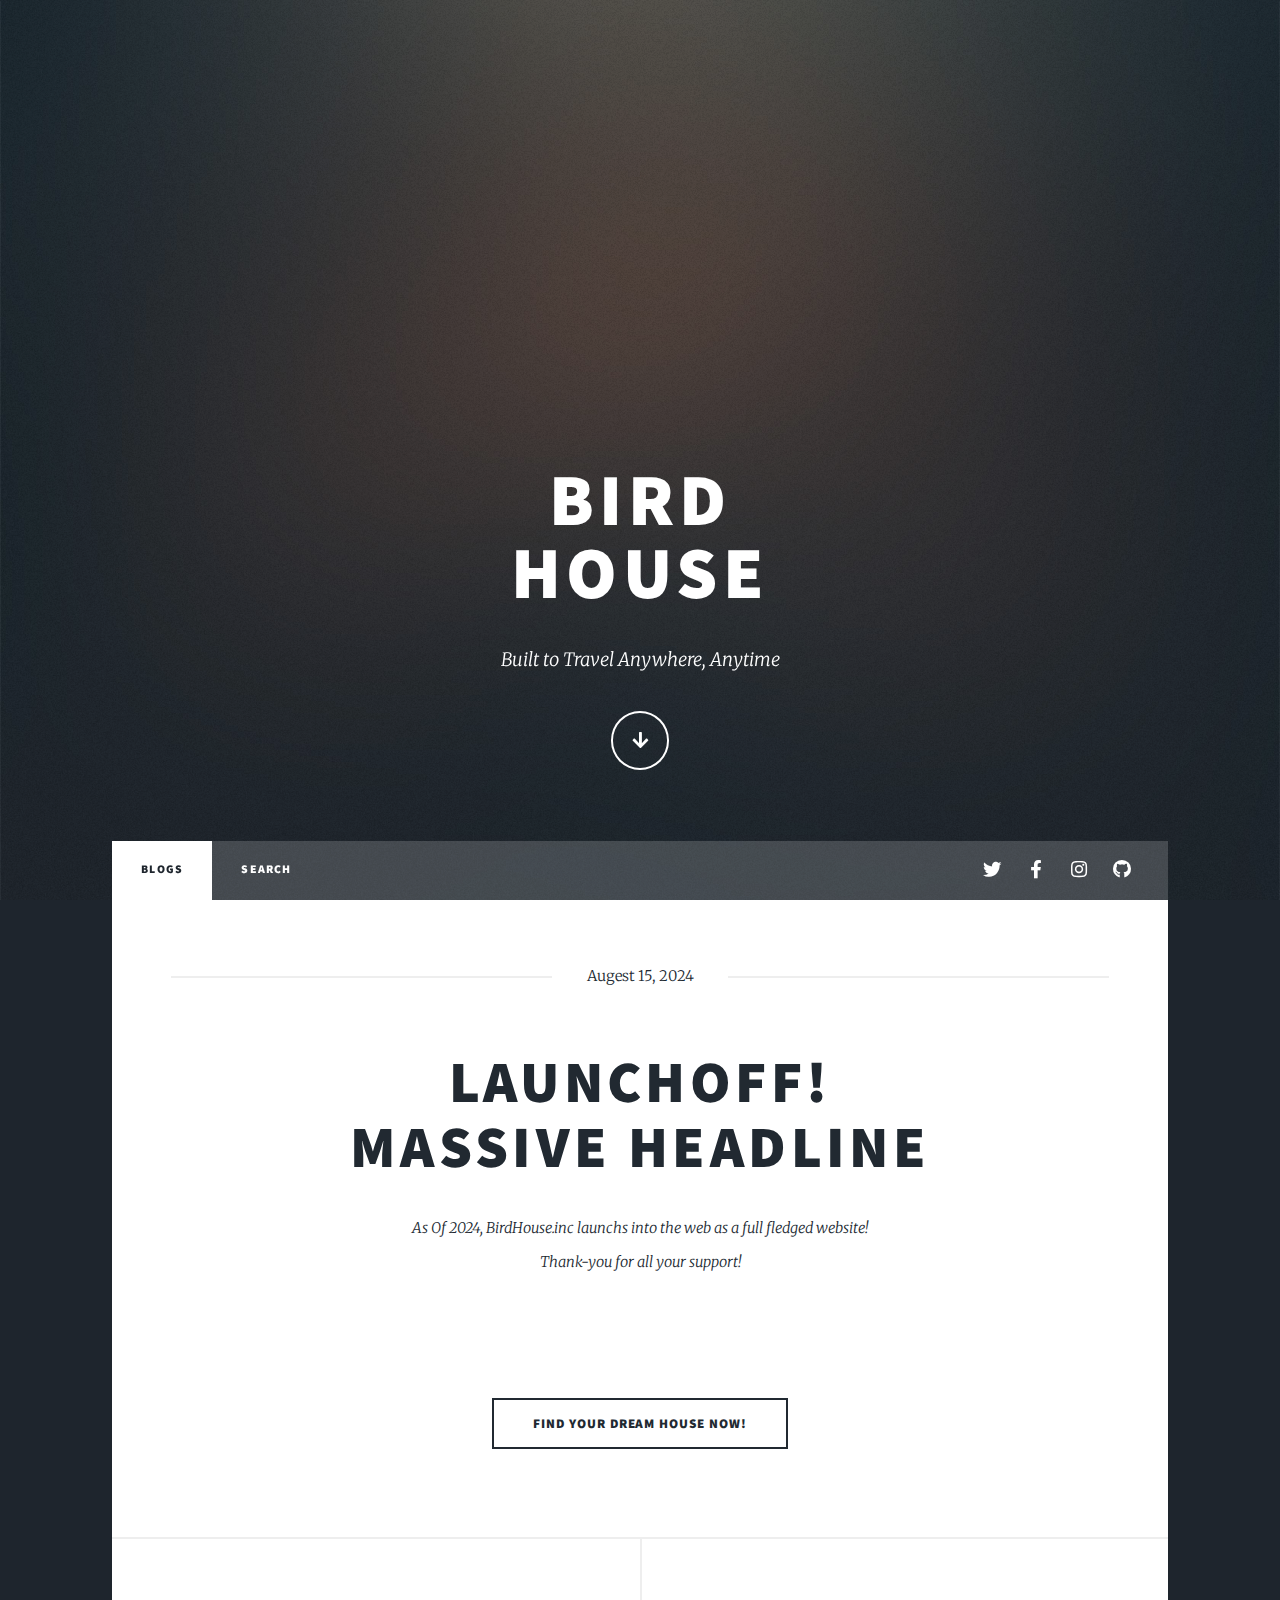
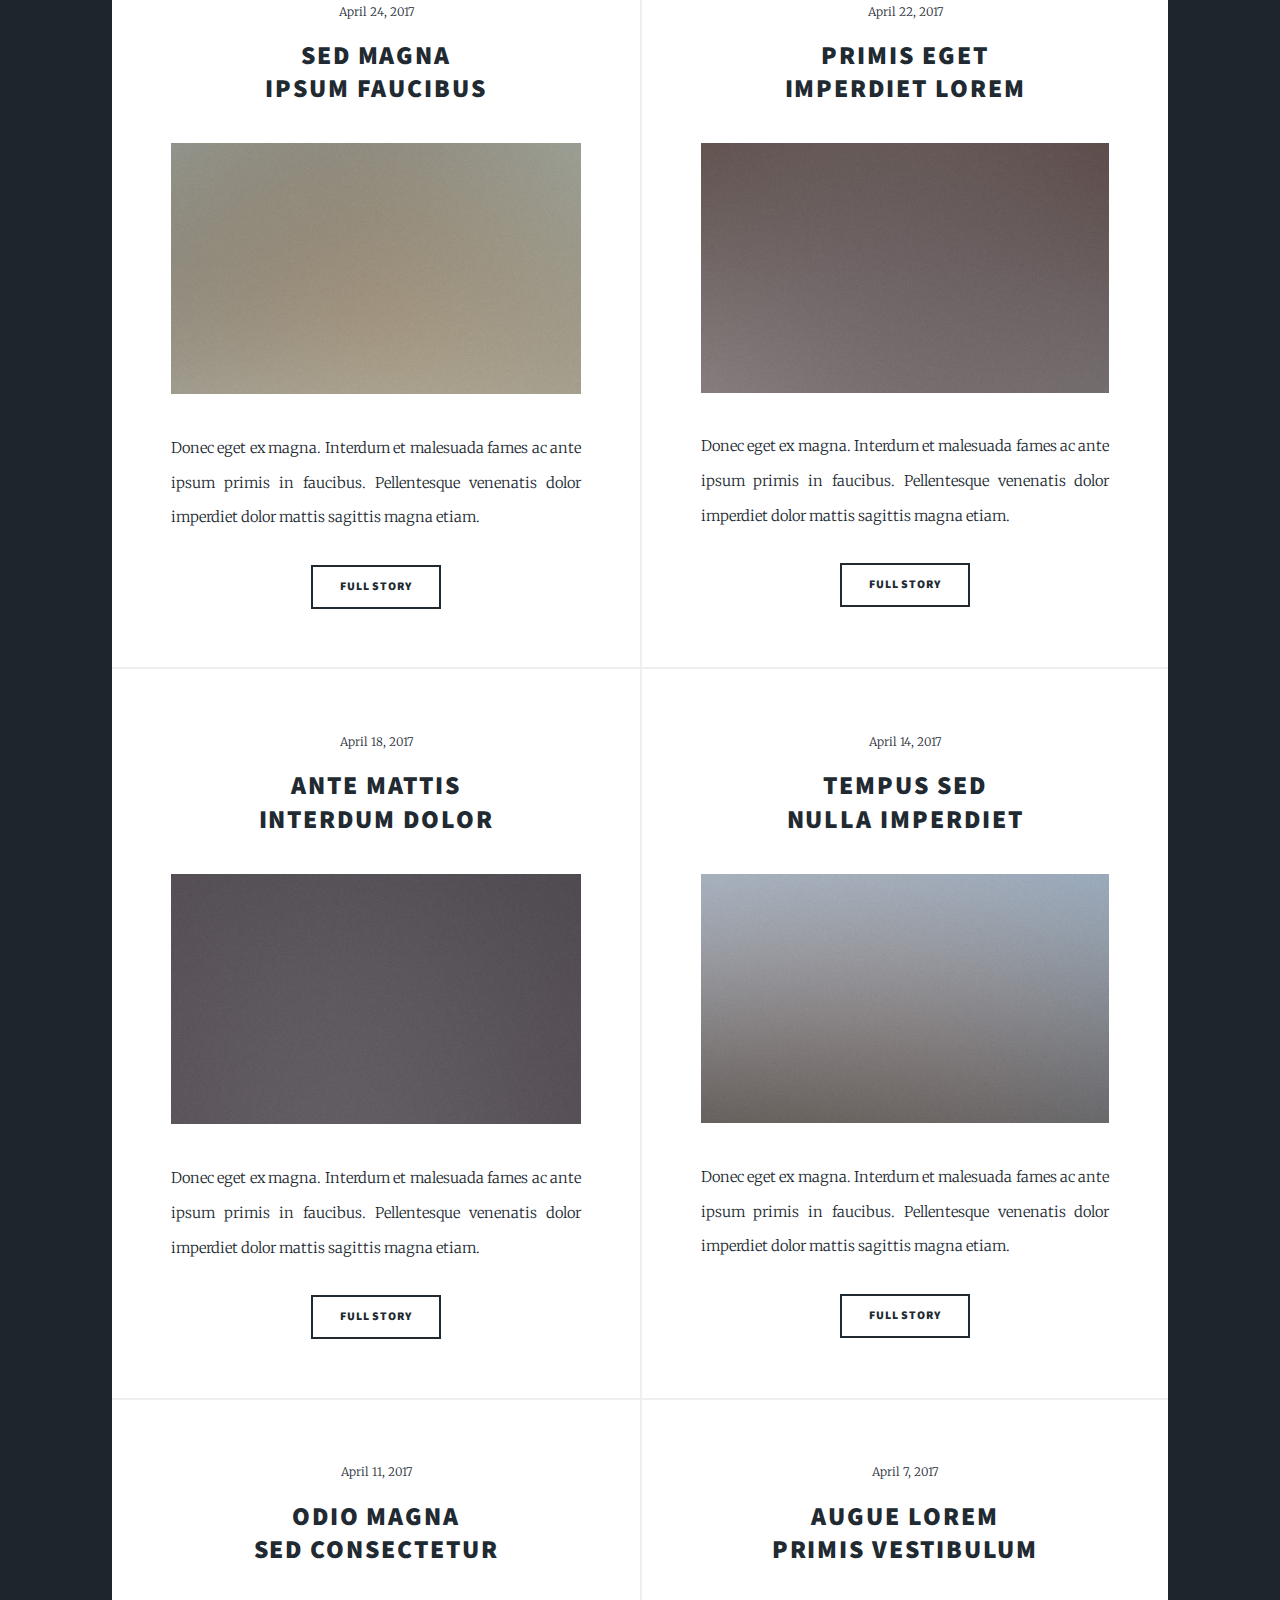
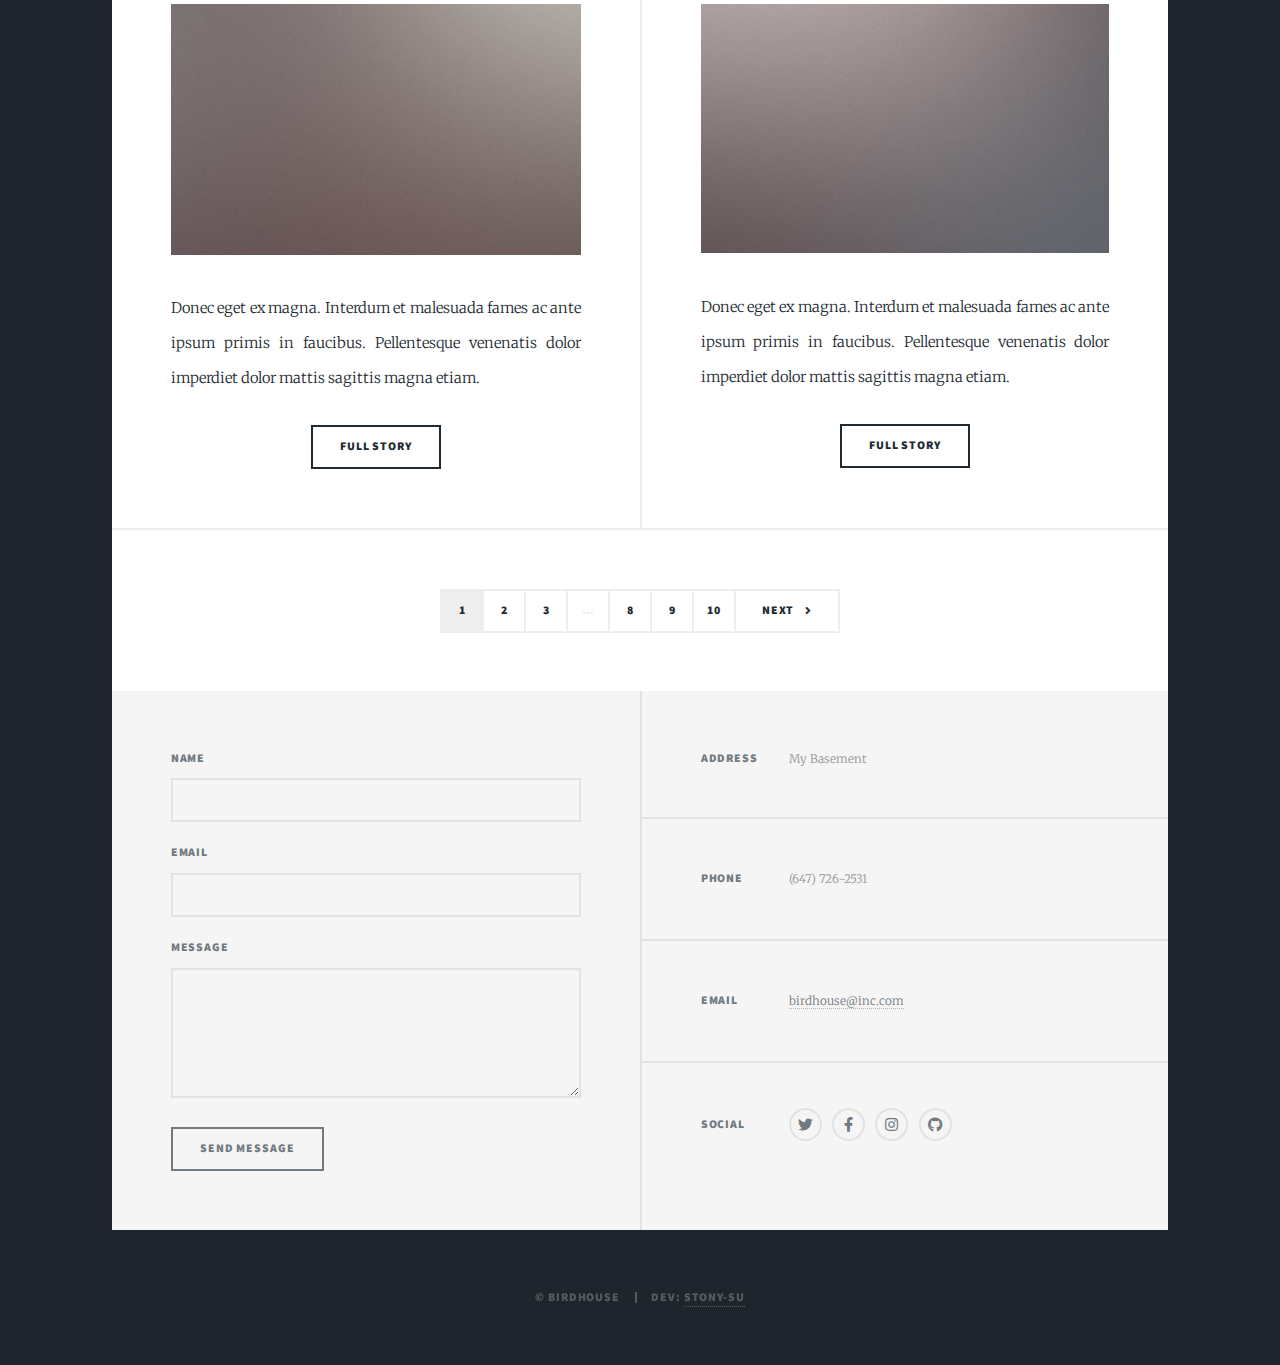
==== index.html @ 23476ad8 "blog number 1" ====
<!DOCTYPE HTML>
<html>
	<head>
		<title>Massively by HTML5 UP</title>
		<meta charset="utf-8" />
		<meta name="viewport" content="width=device-width, initial-scale=1, user-scalable=no" />
		<link rel="stylesheet" href="assets/css/main.css" />
		<noscript><link rel="stylesheet" href="assets/css/noscript.css" /></noscript>
	</head>
	<body class="is-preload">

		<!-- Wrapper -->
			<div id="wrapper" class="fade-in">

				<!-- Intro -->
					<div id="intro">
						<h1>Bird<br />
						House</h1>
						<p>Built to Travel Anywhere, Anytime</p>
						<ul class="actions">
							<li><a href="#header" class="button icon solid solo fa-arrow-down scrolly">Continue</a></li>
						</ul>
					</div>

				<!-- Header -->
					<header id="header">
						<a href="index.html" class="logo">Bird House</a>
					</header>
				
					

				<!-- Nav -->
					<nav id="nav">
						<ul class="links">
							<li class="active"><a href="index.html">Blogs</a></li>	
							<li><a href="elements.html">Search</a></li>
						</ul>
						<ul class="icons">
							<li><a href="#" class="icon brands fa-twitter"><span class="label">Twitter</span></a></li>
							<li><a href="#" class="icon brands fa-facebook-f"><span class="label">Facebook</span></a></li>
							<li><a href="#" class="icon brands fa-instagram"><span class="label">Instagram</span></a></li>
							<li><a href="#" class="icon brands fa-github"><span class="label">GitHub</span></a></li>
						</ul>
					</nav>

				<!-- Main -->
					<div id="main">

						<!-- Featured Post -->
							<article class="post featured">
								<header class="major">
									<span class="date">Augest 15, 2024</span>
									<h2>LaunchOff!<br />
									massive headline</a></h2>
									<p>As Of 2024, BirdHouse.inc launchs into the web as a full fledged website! <br> Thank-you for all your support!</p>
								</header>
								<a href="elements.html" class="image main"><img	 src="images/pic05s.jpg" alt="" /></a>
								<ul class="actions special">
									<li><a href="elements.html" class="button large">Find Your Dream House Now!</a></li>
								</ul>
							</article>
						<!-- Posts -->
							<section class="posts">
								<article>
									<header>
										<span class="date">April 24, 2017</span>
										<h2><a href="#">Sed magna<br />
										ipsum faucibus</a></h2>
									</header>
									<a href="#" class="image fit"><img src="images/pic02.jpg" alt="" /></a>
									<p>Donec eget ex magna. Interdum et malesuada fames ac ante ipsum primis in faucibus. Pellentesque venenatis dolor imperdiet dolor mattis sagittis magna etiam.</p>
									<ul class="actions special">
										<li><a href="blog1.html" class="button">Full Story</a></li>
									</ul>
								</article>
								<article>
									<header>
										<span class="date">April 22, 2017</span>
										<h2><a href="#">Primis eget<br />
										imperdiet lorem</a></h2>
									</header>
									<a href="#" class="image fit"><img src="images/pic03.jpg" alt="" /></a>
									<p>Donec eget ex magna. Interdum et malesuada fames ac ante ipsum primis in faucibus. Pellentesque venenatis dolor imperdiet dolor mattis sagittis magna etiam.</p>
									<ul class="actions special">
										<li><a href="#" class="button">Full Story</a></li>
									</ul>
								</article>
								<article>
									<header>
										<span class="date">April 18, 2017</span>
										<h2><a href="#">Ante mattis<br />
										interdum dolor</a></h2>
									</header>
									<a href="#" class="image fit"><img src="images/pic04.jpg" alt="" /></a>
									<p>Donec eget ex magna. Interdum et malesuada fames ac ante ipsum primis in faucibus. Pellentesque venenatis dolor imperdiet dolor mattis sagittis magna etiam.</p>
									<ul class="actions special">
										<li><a href="#" class="button">Full Story</a></li>
									</ul>
								</article>
								<article>
									<header>
										<span class="date">April 14, 2017</span>
										<h2><a href="#">Tempus sed<br />
										nulla imperdiet</a></h2>
									</header>
									<a href="#" class="image fit"><img src="images/pic05.jpg" alt="" /></a>
									<p>Donec eget ex magna. Interdum et malesuada fames ac ante ipsum primis in faucibus. Pellentesque venenatis dolor imperdiet dolor mattis sagittis magna etiam.</p>
									<ul class="actions special">
										<li><a href="#" class="button">Full Story</a></li>
									</ul>
								</article>
								<article>
									<header>
										<span class="date">April 11, 2017</span>
										<h2><a href="#">Odio magna<br />
										sed consectetur</a></h2>
									</header>
									<a href="#" class="image fit"><img src="images/pic06.jpg" alt="" /></a>
									<p>Donec eget ex magna. Interdum et malesuada fames ac ante ipsum primis in faucibus. Pellentesque venenatis dolor imperdiet dolor mattis sagittis magna etiam.</p>
									<ul class="actions special">
										<li><a href="#" class="button">Full Story</a></li>
									</ul>
								</article>
								<article>
									<header>
										<span class="date">April 7, 2017</span>
										<h2><a href="#">Augue lorem<br />
										primis vestibulum</a></h2>
									</header>
									<a href="#" class="image fit"><img src="images/pic07.jpg" alt="" /></a>
									<p>Donec eget ex magna. Interdum et malesuada fames ac ante ipsum primis in faucibus. Pellentesque venenatis dolor imperdiet dolor mattis sagittis magna etiam.</p>
									<ul class="actions special">
										<li><a href="#" class="button">Full Story</a></li>
									</ul>
								</article>
							</section>

						<!-- Footer -->
							<footer>
								<div class="pagination">
									<!--<a href="#" class="previous">Prev</a>-->
									<a href="#" class="page active">1</a>
									<a href="#" class="page">2</a>
									<a href="#" class="page">3</a>
									<span class="extra">&hellip;</span>
									<a href="#" class="page">8</a>
									<a href="#" class="page">9</a>
									<a href="#" class="page">10</a>
									<a href="#" class="next">Next</a>
								</div>
							</footer>

					</div>

				<!-- Footer -->
					<footer id="footer">
						<section>
							<form method="post" action="#">
								<div class="fields">
									<div class="field">
										<label for="name">Name</label>
										<input type="text" name="name" id="name" />
									</div>
									<div class="field">
										<label for="email">Email</label>
										<input type="text" name="email" id="email" />
									</div>
									<div class="field">
										<label for="message">Message</label>
										<textarea name="message" id="message" rows="3"></textarea>
									</div>
								</div>
								<ul class="actions">
									<li><input type="submit" value="Send Message" /></li>
								</ul>
							</form>
						</section>
						<section class="split contact">
							<section class="alt">
								<h3>Address</h3>
								<p>My Basement<br />
								</p>
							</section>
							<section>
								<h3>Phone</h3>
								<p>(647) 726-2531</p>
							</section>
							<section>
								<h3>Email</h3>
								<p><a href="mailto:birdhouse@inc.com">birdhouse@inc.com</a></p>
							</section>
							<section>
								<h3>Social</h3>
								<ul class="icons alt">
									<li><a href="#" class="icon brands alt fa-twitter"><span class="label">Twitter</span></a></li>
									<li><a href="#" class="icon brands alt fa-facebook-f"><span class="label">Facebook</span></a></li>
									<li><a href="#" class="icon brands alt fa-instagram"><span class="label">Instagram</span></a></li>
									<li><a href="#" class="icon brands alt fa-github"><span class="label">GitHub</span></a></li>
								</ul>
							</section>
						</section>
					</footer>

				<!-- Copyright -->
					<div id="copyright">
						<ul><li>&copy; BirdHouse</li><li>Dev: <a href="https://github.com/stony-su">Stony-Su</a></li></ul>
					</div>

			</div>

		<!-- Scripts -->
			<script src="assets/js/jquery.min.js"></script>
			<script src="assets/js/jquery.scrollex.min.js"></script>
			<script src="assets/js/jquery.scrolly.min.js"></script>
			<script src="assets/js/browser.min.js"></script>
			<script src="assets/js/breakpoints.min.js"></script>
			<script src="assets/js/util.js"></script>
			<script src="assets/js/main.js"></script>

	</body>
</html>
---- assets/css/main.css ----
@import url(fontawesome-all.min.css);
@import url("https://fonts.googleapis.com/css?family=Merriweather:300,700,300italic,700italic|Source+Sans+Pro:900");

/*
	Massively by HTML5 UP
	html5up.net | @ajlkn
	Free for personal and commercial use under the CCA 3.0 license (html5up.net/license)
*/

html, body, div, span, applet, object,
iframe, h1, h2, h3, h4, h5, h6, p, blockquote,
pre, a, abbr, acronym, address, big, cite,
code, del, dfn, em, img, ins, kbd, q, s, samp,
small, strike, strong, sub, sup, tt, var, b,
u, i, center, dl, dt, dd, ol, ul, li, fieldset,
form, label, legend, table, caption, tbody,
tfoot, thead, tr, th, td, article, aside,
canvas, details, embed, figure, figcaption,
footer, header, hgroup, menu, nav, output, ruby,
section, summary, time, mark, audio, video {
	margin: 0;
	padding: 0;
	border: 0;
	font-size: 100%;
	font: inherit;
	vertical-align: baseline;}

article, aside, details, figcaption, figure,
footer, header, hgroup, menu, nav, section {
	display: block;}

body {
	line-height: 1;
}

ol, ul {
	list-style: none;
}

blockquote, q {
	quotes: none;
}

	blockquote:before, blockquote:after, q:before, q:after {
		content: '';
		content: none;
	}

table {
	border-collapse: collapse;
	border-spacing: 0;
}

body {
	-webkit-text-size-adjust: none;
}

mark {
	background-color: transparent;
	color: inherit;
}

input::-moz-focus-inner {
	border: 0;
	padding: 0;
}

input, select, textarea {
	-moz-appearance: none;
	-webkit-appearance: none;
	-ms-appearance: none;
	appearance: none;
}

/* Basic */

	@-ms-viewport {
		width: device-width;
	}

	body {
		-ms-overflow-style: scrollbar;
	}

	@media screen and (max-width: 480px) {

		html, body {
			min-width: 320px;
		}

	}

	html {
		box-sizing: border-box;
	}

	*, *:before, *:after {
		box-sizing: inherit;
	}

	body {
		background-color: #1e252d;
	}

		body.is-preload *, body.is-preload *:before, body.is-preload *:after {
			-moz-animation: none !important;
			-webkit-animation: none !important;
			-ms-animation: none !important;
			animation: none !important;
			-moz-transition: none !important;
			-webkit-transition: none !important;
			-ms-transition: none !important;
			transition: none !important;
		}

/* Type */

	html {
		font-size: 16pt;
	}

		@media screen and (max-width: 1680px) {

			html {
				font-size: 12pt;
			}

		}

		@media screen and (max-width: 1280px) {

			html {
				font-size: 11pt;
			}

		}

		@media screen and (max-width: 360px) {

			html {
				font-size: 10pt;
			}

		}

	body {
		color: #212931;
	}

	body, input, select, textarea {
		font-family: "Merriweather", Georgia, serif;
		font-weight: 300;
		font-size: 1rem;
		line-height: 2.375;
	}

	a {
		-moz-transition: color 0.2s ease-in-out, background-color 0.2s ease-in-out, border-color 0.2s ease-in-out, box-shadow 0.2s ease-in-out;
		-webkit-transition: color 0.2s ease-in-out, background-color 0.2s ease-in-out, border-color 0.2s ease-in-out, box-shadow 0.2s ease-in-out;
		-ms-transition: color 0.2s ease-in-out, background-color 0.2s ease-in-out, border-color 0.2s ease-in-out, box-shadow 0.2s ease-in-out;
		transition: color 0.2s ease-in-out, background-color 0.2s ease-in-out, border-color 0.2s ease-in-out, box-shadow 0.2s ease-in-out;
		border-bottom: dotted 1px;
		text-decoration: none;
	}

		a:hover {
			border-bottom-color: transparent;
		}

	strong, b {
		font-weight: 600;
	}

	em, i {
		font-style: italic;
	}

	p {
		text-align: justify;
		margin: 0 0 2rem 0;
	}

	h1, h2, h3, h4, h5, h6 {
		font-family: "Source Sans Pro", Helvetica, sans-serif;
		font-weight: 900;
		line-height: 1.5;
		letter-spacing: 0.075em;
		text-transform: uppercase;
		margin: 0 0 1rem 0;
	}

		h1 a, h2 a, h3 a, h4 a, h5 a, h6 a {
			border-bottom: 0;
			color: inherit;
			text-decoration: none;
		}

	h1 {
		font-size: 4rem;
		line-height: 1.1;
		margin: 0 0 2rem 0;
	}

	h2 {
		font-size: 1.75rem;
		line-height: 1.3;
		margin: 0 0 1.5rem 0;
	}

	h3 {
		font-size: 1.25rem;
		margin: 0 0 1.5rem 0;
	}

	h4 {
		font-size: 1rem;
	}

	h5 {
		font-size: 0.9rem;
	}

	h6 {
		font-size: 0.8rem;
	}

	sub {
		font-size: 0.8rem;
		position: relative;
		top: 0.5rem;
	}

	sup {
		font-size: 0.8rem;
		position: relative;
		top: -0.5rem;
	}

	blockquote {
		border-left: solid 4px;
		font-style: italic;
		margin: 0 0 2rem 0;
		padding: 0.5rem 0 0.5rem 2rem;
	}

	code {
		border: solid 2px;
		font-family: "Courier New", monospace;
		font-size: 0.9rem;
		margin: 0 0.25rem;
		padding: 0.25rem 0.65rem;
	}

	pre {
		-webkit-overflow-scrolling: touch;
		font-family: "Courier New", monospace;
		font-size: 0.9rem;
		margin: 0 0 2rem 0;
	}

		pre code {
			display: block;
			line-height: 1.75;
			padding: 1rem 1.5rem;
			overflow-x: auto;
		}

	hr {
		border: 0;
		border-bottom: solid 2px;
		margin: 3rem 0;
	}

		hr.major {
			margin: 5rem 0;
		}

	.align-left {
		text-align: left;
	}

	.align-center {
		text-align: center;
	}

	.align-right {
		text-align: right;
	}

	input, select, textarea {
		color: #212931;
	}

	a {
		color: #212931;
		border-bottom-color: rgba(33, 41, 49, 0.5);
	}

		a:hover {
			border-bottom-color: transparent;
			color: #18bfef !important;
		}

	strong, b {
		color: #212931;
	}

	h1, h2, h3, h4, h5, h6 {
		color: #212931;
	}

	blockquote {
		border-left-color: #eeeeee;
	}

	code {
		background: rgba(220, 220, 220, 0.25);
		border-color: #eeeeee;
	}

	hr {
		border-bottom-color: #eeeeee;
	}

/* Row */

	.row {
		display: flex;
		flex-wrap: wrap;
		box-sizing: border-box;
		align-items: stretch;
	}

		.row > * {
			box-sizing: border-box;
		}

		.row.gtr-uniform > * > :last-child {
			margin-bottom: 0;
		}

		.row.aln-left {
			justify-content: flex-start;
		}

		.row.aln-center {
			justify-content: center;
		}

		.row.aln-right {
			justify-content: flex-end;
		}

		.row.aln-top {
			align-items: flex-start;
		}

		.row.aln-middle {
			align-items: center;
		}

		.row.aln-bottom {
			align-items: flex-end;
		}

		.row > .imp {
			order: -1;
		}

		.row > .col-1 {
			width: 8.33333%;
		}

		.row > .off-1 {
			margin-left: 8.33333%;
		}

		.row > .col-2 {
			width: 16.66667%;
		}

		.row > .off-2 {
			margin-left: 16.66667%;
		}

		.row > .col-3 {
			width: 25%;
		}

		.row > .off-3 {
			margin-left: 25%;
		}

		.row > .col-4 {
			width: 33.33333%;
		}

		.row > .off-4 {
			margin-left: 33.33333%;
		}

		.row > .col-5 {
			width: 41.66667%;
		}

		.row > .off-5 {
			margin-left: 41.66667%;
		}

		.row > .col-6 {
			width: 50%;
		}

		.row > .off-6 {
			margin-left: 50%;
		}

		.row > .col-7 {
			width: 58.33333%;
		}

		.row > .off-7 {
			margin-left: 58.33333%;
		}

		.row > .col-8 {
			width: 66.66667%;
		}

		.row > .off-8 {
			margin-left: 66.66667%;
		}

		.row > .col-9 {
			width: 75%;
		}

		.row > .off-9 {
			margin-left: 75%;
		}

		.row > .col-10 {
			width: 83.33333%;
		}

		.row > .off-10 {
			margin-left: 83.33333%;
		}

		.row > .col-11 {
			width: 91.66667%;
		}

		.row > .off-11 {
			margin-left: 91.66667%;
		}

		.row > .col-12 {
			width: 100%;
		}

		.row > .off-12 {
			margin-left: 100%;
		}

		.row.gtr-0 {
			margin-top: 0;
			margin-left: 0rem;
		}

			.row.gtr-0 > * {
				padding: 0 0 0 0rem;
			}

			.row.gtr-0.gtr-uniform {
				margin-top: 0rem;
			}

				.row.gtr-0.gtr-uniform > * {
					padding-top: 0rem;
				}

		.row.gtr-25 {
			margin-top: 0;
			margin-left: -0.375rem;
		}

			.row.gtr-25 > * {
				padding: 0 0 0 0.375rem;
			}

			.row.gtr-25.gtr-uniform {
				margin-top: -0.375rem;
			}

				.row.gtr-25.gtr-uniform > * {
					padding-top: 0.375rem;
				}

		.row.gtr-50 {
			margin-top: 0;
			margin-left: -0.75rem;
		}

			.row.gtr-50 > * {
				padding: 0 0 0 0.75rem;
			}

			.row.gtr-50.gtr-uniform {
				margin-top: -0.75rem;
			}

				.row.gtr-50.gtr-uniform > * {
					padding-top: 0.75rem;
				}

		.row {
			margin-top: 0;
			margin-left: -1.5rem;
		}

			.row > * {
				padding: 0 0 0 1.5rem;
			}

			.row.gtr-uniform {
				margin-top: -1.5rem;
			}

				.row.gtr-uniform > * {
					padding-top: 1.5rem;
				}

		.row.gtr-150 {
			margin-top: 0;
			margin-left: -2.25rem;
		}

			.row.gtr-150 > * {
				padding: 0 0 0 2.25rem;
			}

			.row.gtr-150.gtr-uniform {
				margin-top: -2.25rem;
			}

				.row.gtr-150.gtr-uniform > * {
					padding-top: 2.25rem;
				}

		.row.gtr-200 {
			margin-top: 0;
			margin-left: -3rem;
		}

			.row.gtr-200 > * {
				padding: 0 0 0 3rem;
			}

			.row.gtr-200.gtr-uniform {
				margin-top: -3rem;
			}

				.row.gtr-200.gtr-uniform > * {
					padding-top: 3rem;
				}

		@media screen and (max-width: 1680px) {

			.row {
				display: flex;
				flex-wrap: wrap;
				box-sizing: border-box;
				align-items: stretch;
			}

				.row > * {
					box-sizing: border-box;
				}

				.row.gtr-uniform > * > :last-child {
					margin-bottom: 0;
				}

				.row.aln-left {
					justify-content: flex-start;
				}

				.row.aln-center {
					justify-content: center;
				}

				.row.aln-right {
					justify-content: flex-end;
				}

				.row.aln-top {
					align-items: flex-start;
				}

				.row.aln-middle {
					align-items: center;
				}

				.row.aln-bottom {
					align-items: flex-end;
				}

				.row > .imp-xlarge {
					order: -1;
				}

				.row > .col-1-xlarge {
					width: 8.33333%;
				}

				.row > .off-1-xlarge {
					margin-left: 8.33333%;
				}

				.row > .col-2-xlarge {
					width: 16.66667%;
				}

				.row > .off-2-xlarge {
					margin-left: 16.66667%;
				}

				.row > .col-3-xlarge {
					width: 25%;
				}

				.row > .off-3-xlarge {
					margin-left: 25%;
				}

				.row > .col-4-xlarge {
					width: 33.33333%;
				}

				.row > .off-4-xlarge {
					margin-left: 33.33333%;
				}

				.row > .col-5-xlarge {
					width: 41.66667%;
				}

				.row > .off-5-xlarge {
					margin-left: 41.66667%;
				}

				.row > .col-6-xlarge {
					width: 50%;
				}

				.row > .off-6-xlarge {
					margin-left: 50%;
				}

				.row > .col-7-xlarge {
					width: 58.33333%;
				}

				.row > .off-7-xlarge {
					margin-left: 58.33333%;
				}

				.row > .col-8-xlarge {
					width: 66.66667%;
				}

				.row > .off-8-xlarge {
					margin-left: 66.66667%;
				}

				.row > .col-9-xlarge {
					width: 75%;
				}

				.row > .off-9-xlarge {
					margin-left: 75%;
				}

				.row > .col-10-xlarge {
					width: 83.33333%;
				}

				.row > .off-10-xlarge {
					margin-left: 83.33333%;
				}

				.row > .col-11-xlarge {
					width: 91.66667%;
				}

				.row > .off-11-xlarge {
					margin-left: 91.66667%;
				}

				.row > .col-12-xlarge {
					width: 100%;
				}

				.row > .off-12-xlarge {
					margin-left: 100%;
				}

				.row.gtr-0 {
					margin-top: 0;
					margin-left: 0rem;
				}

					.row.gtr-0 > * {
						padding: 0 0 0 0rem;
					}

					.row.gtr-0.gtr-uniform {
						margin-top: 0rem;
					}

						.row.gtr-0.gtr-uniform > * {
							padding-top: 0rem;
						}

				.row.gtr-25 {
					margin-top: 0;
					margin-left: -0.375rem;
				}

					.row.gtr-25 > * {
						padding: 0 0 0 0.375rem;
					}

					.row.gtr-25.gtr-uniform {
						margin-top: -0.375rem;
					}

						.row.gtr-25.gtr-uniform > * {
							padding-top: 0.375rem;
						}

				.row.gtr-50 {
					margin-top: 0;
					margin-left: -0.75rem;
				}

					.row.gtr-50 > * {
						padding: 0 0 0 0.75rem;
					}

					.row.gtr-50.gtr-uniform {
						margin-top: -0.75rem;
					}

						.row.gtr-50.gtr-uniform > * {
							padding-top: 0.75rem;
						}

				.row {
					margin-top: 0;
					margin-left: -1.5rem;
				}

					.row > * {
						padding: 0 0 0 1.5rem;
					}

					.row.gtr-uniform {
						margin-top: -1.5rem;
					}

						.row.gtr-uniform > * {
							padding-top: 1.5rem;
						}

				.row.gtr-150 {
					margin-top: 0;
					margin-left: -2.25rem;
				}

					.row.gtr-150 > * {
						padding: 0 0 0 2.25rem;
					}

					.row.gtr-150.gtr-uniform {
						margin-top: -2.25rem;
					}

						.row.gtr-150.gtr-uniform > * {
							padding-top: 2.25rem;
						}

				.row.gtr-200 {
					margin-top: 0;
					margin-left: -3rem;
				}

					.row.gtr-200 > * {
						padding: 0 0 0 3rem;
					}

					.row.gtr-200.gtr-uniform {
						margin-top: -3rem;
					}

						.row.gtr-200.gtr-uniform > * {
							padding-top: 3rem;
						}

		}

		@media screen and (max-width: 1280px) {

			.row {
				display: flex;
				flex-wrap: wrap;
				box-sizing: border-box;
				align-items: stretch;
			}

				.row > * {
					box-sizing: border-box;
				}

				.row.gtr-uniform > * > :last-child {
					margin-bottom: 0;
				}

				.row.aln-left {
					justify-content: flex-start;
				}

				.row.aln-center {
					justify-content: center;
				}

				.row.aln-right {
					justify-content: flex-end;
				}

				.row.aln-top {
					align-items: flex-start;
				}

				.row.aln-middle {
					align-items: center;
				}

				.row.aln-bottom {
					align-items: flex-end;
				}

				.row > .imp-large {
					order: -1;
				}

				.row > .col-1-large {
					width: 8.33333%;
				}

				.row > .off-1-large {
					margin-left: 8.33333%;
				}

				.row > .col-2-large {
					width: 16.66667%;
				}

				.row > .off-2-large {
					margin-left: 16.66667%;
				}

				.row > .col-3-large {
					width: 25%;
				}

				.row > .off-3-large {
					margin-left: 25%;
				}

				.row > .col-4-large {
					width: 33.33333%;
				}

				.row > .off-4-large {
					margin-left: 33.33333%;
				}

				.row > .col-5-large {
					width: 41.66667%;
				}

				.row > .off-5-large {
					margin-left: 41.66667%;
				}

				.row > .col-6-large {
					width: 50%;
				}

				.row > .off-6-large {
					margin-left: 50%;
				}

				.row > .col-7-large {
					width: 58.33333%;
				}

				.row > .off-7-large {
					margin-left: 58.33333%;
				}

				.row > .col-8-large {
					width: 66.66667%;
				}

				.row > .off-8-large {
					margin-left: 66.66667%;
				}

				.row > .col-9-large {
					width: 75%;
				}

				.row > .off-9-large {
					margin-left: 75%;
				}

				.row > .col-10-large {
					width: 83.33333%;
				}

				.row > .off-10-large {
					margin-left: 83.33333%;
				}

				.row > .col-11-large {
					width: 91.66667%;
				}

				.row > .off-11-large {
					margin-left: 91.66667%;
				}

				.row > .col-12-large {
					width: 100%;
				}

				.row > .off-12-large {
					margin-left: 100%;
				}

				.row.gtr-0 {
					margin-top: 0;
					margin-left: 0rem;
				}

					.row.gtr-0 > * {
						padding: 0 0 0 0rem;
					}

					.row.gtr-0.gtr-uniform {
						margin-top: 0rem;
					}

						.row.gtr-0.gtr-uniform > * {
							padding-top: 0rem;
						}

				.row.gtr-25 {
					margin-top: 0;
					margin-left: -0.375rem;
				}

					.row.gtr-25 > * {
						padding: 0 0 0 0.375rem;
					}

					.row.gtr-25.gtr-uniform {
						margin-top: -0.375rem;
					}

						.row.gtr-25.gtr-uniform > * {
							padding-top: 0.375rem;
						}

				.row.gtr-50 {
					margin-top: 0;
					margin-left: -0.75rem;
				}

					.row.gtr-50 > * {
						padding: 0 0 0 0.75rem;
					}

					.row.gtr-50.gtr-uniform {
						margin-top: -0.75rem;
					}

						.row.gtr-50.gtr-uniform > * {
							padding-top: 0.75rem;
						}

				.row {
					margin-top: 0;
					margin-left: -1.5rem;
				}

					.row > * {
						padding: 0 0 0 1.5rem;
					}

					.row.gtr-uniform {
						margin-top: -1.5rem;
					}

						.row.gtr-uniform > * {
							padding-top: 1.5rem;
						}

				.row.gtr-150 {
					margin-top: 0;
					margin-left: -2.25rem;
				}

					.row.gtr-150 > * {
						padding: 0 0 0 2.25rem;
					}

					.row.gtr-150.gtr-uniform {
						margin-top: -2.25rem;
					}

						.row.gtr-150.gtr-uniform > * {
							padding-top: 2.25rem;
						}

				.row.gtr-200 {
					margin-top: 0;
					margin-left: -3rem;
				}

					.row.gtr-200 > * {
						padding: 0 0 0 3rem;
					}

					.row.gtr-200.gtr-uniform {
						margin-top: -3rem;
					}

						.row.gtr-200.gtr-uniform > * {
							padding-top: 3rem;
						}

		}

		@media screen and (max-width: 980px) {

			.row {
				display: flex;
				flex-wrap: wrap;
				box-sizing: border-box;
				align-items: stretch;
			}

				.row > * {
					box-sizing: border-box;
				}

				.row.gtr-uniform > * > :last-child {
					margin-bottom: 0;
				}

				.row.aln-left {
					justify-content: flex-start;
				}

				.row.aln-center {
					justify-content: center;
				}

				.row.aln-right {
					justify-content: flex-end;
				}

				.row.aln-top {
					align-items: flex-start;
				}

				.row.aln-middle {
					align-items: center;
				}

				.row.aln-bottom {
					align-items: flex-end;
				}

				.row > .imp-medium {
					order: -1;
				}

				.row > .col-1-medium {
					width: 8.33333%;
				}

				.row > .off-1-medium {
					margin-left: 8.33333%;
				}

				.row > .col-2-medium {
					width: 16.66667%;
				}

				.row > .off-2-medium {
					margin-left: 16.66667%;
				}

				.row > .col-3-medium {
					width: 25%;
				}

				.row > .off-3-medium {
					margin-left: 25%;
				}

				.row > .col-4-medium {
					width: 33.33333%;
				}

				.row > .off-4-medium {
					margin-left: 33.33333%;
				}

				.row > .col-5-medium {
					width: 41.66667%;
				}

				.row > .off-5-medium {
					margin-left: 41.66667%;
				}

				.row > .col-6-medium {
					width: 50%;
				}

				.row > .off-6-medium {
					margin-left: 50%;
				}

				.row > .col-7-medium {
					width: 58.33333%;
				}

				.row > .off-7-medium {
					margin-left: 58.33333%;
				}

				.row > .col-8-medium {
					width: 66.66667%;
				}

				.row > .off-8-medium {
					margin-left: 66.66667%;
				}

				.row > .col-9-medium {
					width: 75%;
				}

				.row > .off-9-medium {
					margin-left: 75%;
				}

				.row > .col-10-medium {
					width: 83.33333%;
				}

				.row > .off-10-medium {
					margin-left: 83.33333%;
				}

				.row > .col-11-medium {
					width: 91.66667%;
				}

				.row > .off-11-medium {
					margin-left: 91.66667%;
				}

				.row > .col-12-medium {
					width: 100%;
				}

				.row > .off-12-medium {
					margin-left: 100%;
				}

				.row.gtr-0 {
					margin-top: 0;
					margin-left: 0rem;
				}

					.row.gtr-0 > * {
						padding: 0 0 0 0rem;
					}

					.row.gtr-0.gtr-uniform {
						margin-top: 0rem;
					}

						.row.gtr-0.gtr-uniform > * {
							padding-top: 0rem;
						}

				.row.gtr-25 {
					margin-top: 0;
					margin-left: -0.375rem;
				}

					.row.gtr-25 > * {
						padding: 0 0 0 0.375rem;
					}

					.row.gtr-25.gtr-uniform {
						margin-top: -0.375rem;
					}

						.row.gtr-25.gtr-uniform > * {
							padding-top: 0.375rem;
						}

				.row.gtr-50 {
					margin-top: 0;
					margin-left: -0.75rem;
				}

					.row.gtr-50 > * {
						padding: 0 0 0 0.75rem;
					}

					.row.gtr-50.gtr-uniform {
						margin-top: -0.75rem;
					}

						.row.gtr-50.gtr-uniform > * {
							padding-top: 0.75rem;
						}

				.row {
					margin-top: 0;
					margin-left: -1.5rem;
				}

					.row > * {
						padding: 0 0 0 1.5rem;
					}

					.row.gtr-uniform {
						margin-top: -1.5rem;
					}

						.row.gtr-uniform > * {
							padding-top: 1.5rem;
						}

				.row.gtr-150 {
					margin-top: 0;
					margin-left: -2.25rem;
				}

					.row.gtr-150 > * {
						padding: 0 0 0 2.25rem;
					}

					.row.gtr-150.gtr-uniform {
						margin-top: -2.25rem;
					}

						.row.gtr-150.gtr-uniform > * {
							padding-top: 2.25rem;
						}

				.row.gtr-200 {
					margin-top: 0;
					margin-left: -3rem;
				}

					.row.gtr-200 > * {
						padding: 0 0 0 3rem;
					}

					.row.gtr-200.gtr-uniform {
						margin-top: -3rem;
					}

						.row.gtr-200.gtr-uniform > * {
							padding-top: 3rem;
						}

		}

		@media screen and (max-width: 736px) {

			.row {
				display: flex;
				flex-wrap: wrap;
				box-sizing: border-box;
				align-items: stretch;
			}

				.row > * {
					box-sizing: border-box;
				}

				.row.gtr-uniform > * > :last-child {
					margin-bottom: 0;
				}

				.row.aln-left {
					justify-content: flex-start;
				}

				.row.aln-center {
					justify-content: center;
				}

				.row.aln-right {
					justify-content: flex-end;
				}

				.row.aln-top {
					align-items: flex-start;
				}

				.row.aln-middle {
					align-items: center;
				}

				.row.aln-bottom {
					align-items: flex-end;
				}

				.row > .imp-small {
					order: -1;
				}

				.row > .col-1-small {
					width: 8.33333%;
				}

				.row > .off-1-small {
					margin-left: 8.33333%;
				}

				.row > .col-2-small {
					width: 16.66667%;
				}

				.row > .off-2-small {
					margin-left: 16.66667%;
				}

				.row > .col-3-small {
					width: 25%;
				}

				.row > .off-3-small {
					margin-left: 25%;
				}

				.row > .col-4-small {
					width: 33.33333%;
				}

				.row > .off-4-small {
					margin-left: 33.33333%;
				}

				.row > .col-5-small {
					width: 41.66667%;
				}

				.row > .off-5-small {
					margin-left: 41.66667%;
				}

				.row > .col-6-small {
					width: 50%;
				}

				.row > .off-6-small {
					margin-left: 50%;
				}

				.row > .col-7-small {
					width: 58.33333%;
				}

				.row > .off-7-small {
					margin-left: 58.33333%;
				}

				.row > .col-8-small {
					width: 66.66667%;
				}

				.row > .off-8-small {
					margin-left: 66.66667%;
				}

				.row > .col-9-small {
					width: 75%;
				}

				.row > .off-9-small {
					margin-left: 75%;
				}

				.row > .col-10-small {
					width: 83.33333%;
				}

				.row > .off-10-small {
					margin-left: 83.33333%;
				}

				.row > .col-11-small {
					width: 91.66667%;
				}

				.row > .off-11-small {
					margin-left: 91.66667%;
				}

				.row > .col-12-small {
					width: 100%;
				}

				.row > .off-12-small {
					margin-left: 100%;
				}

				.row.gtr-0 {
					margin-top: 0;
					margin-left: 0rem;
				}

					.row.gtr-0 > * {
						padding: 0 0 0 0rem;
					}

					.row.gtr-0.gtr-uniform {
						margin-top: 0rem;
					}

						.row.gtr-0.gtr-uniform > * {
							padding-top: 0rem;
						}

				.row.gtr-25 {
					margin-top: 0;
					margin-left: -0.375rem;
				}

					.row.gtr-25 > * {
						padding: 0 0 0 0.375rem;
					}

					.row.gtr-25.gtr-uniform {
						margin-top: -0.375rem;
					}

						.row.gtr-25.gtr-uniform > * {
							padding-top: 0.375rem;
						}

				.row.gtr-50 {
					margin-top: 0;
					margin-left: -0.75rem;
				}

					.row.gtr-50 > * {
						padding: 0 0 0 0.75rem;
					}

					.row.gtr-50.gtr-uniform {
						margin-top: -0.75rem;
					}

						.row.gtr-50.gtr-uniform > * {
							padding-top: 0.75rem;
						}

				.row {
					margin-top: 0;
					margin-left: -1.5rem;
				}

					.row > * {
						padding: 0 0 0 1.5rem;
					}

					.row.gtr-uniform {
						margin-top: -1.5rem;
					}

						.row.gtr-uniform > * {
							padding-top: 1.5rem;
						}

				.row.gtr-150 {
					margin-top: 0;
					margin-left: -2.25rem;
				}

					.row.gtr-150 > * {
						padding: 0 0 0 2.25rem;
					}

					.row.gtr-150.gtr-uniform {
						margin-top: -2.25rem;
					}

						.row.gtr-150.gtr-uniform > * {
							padding-top: 2.25rem;
						}

				.row.gtr-200 {
					margin-top: 0;
					margin-left: -3rem;
				}

					.row.gtr-200 > * {
						padding: 0 0 0 3rem;
					}

					.row.gtr-200.gtr-uniform {
						margin-top: -3rem;
					}

						.row.gtr-200.gtr-uniform > * {
							padding-top: 3rem;
						}

		}

		@media screen and (max-width: 480px) {

			.row {
				display: flex;
				flex-wrap: wrap;
				box-sizing: border-box;
				align-items: stretch;
			}

				.row > * {
					box-sizing: border-box;
				}

				.row.gtr-uniform > * > :last-child {
					margin-bottom: 0;
				}

				.row.aln-left {
					justify-content: flex-start;
				}

				.row.aln-center {
					justify-content: center;
				}

				.row.aln-right {
					justify-content: flex-end;
				}

				.row.aln-top {
					align-items: flex-start;
				}

				.row.aln-middle {
					align-items: center;
				}

				.row.aln-bottom {
					align-items: flex-end;
				}

				.row > .imp-xsmall {
					order: -1;
				}

				.row > .col-1-xsmall {
					width: 8.33333%;
				}

				.row > .off-1-xsmall {
					margin-left: 8.33333%;
				}

				.row > .col-2-xsmall {
					width: 16.66667%;
				}

				.row > .off-2-xsmall {
					margin-left: 16.66667%;
				}

				.row > .col-3-xsmall {
					width: 25%;
				}

				.row > .off-3-xsmall {
					margin-left: 25%;
				}

				.row > .col-4-xsmall {
					width: 33.33333%;
				}

				.row > .off-4-xsmall {
					margin-left: 33.33333%;
				}

				.row > .col-5-xsmall {
					width: 41.66667%;
				}

				.row > .off-5-xsmall {
					margin-left: 41.66667%;
				}

				.row > .col-6-xsmall {
					width: 50%;
				}

				.row > .off-6-xsmall {
					margin-left: 50%;
				}

				.row > .col-7-xsmall {
					width: 58.33333%;
				}

				.row > .off-7-xsmall {
					margin-left: 58.33333%;
				}

				.row > .col-8-xsmall {
					width: 66.66667%;
				}

				.row > .off-8-xsmall {
					margin-left: 66.66667%;
				}

				.row > .col-9-xsmall {
					width: 75%;
				}

				.row > .off-9-xsmall {
					margin-left: 75%;
				}

				.row > .col-10-xsmall {
					width: 83.33333%;
				}

				.row > .off-10-xsmall {
					margin-left: 83.33333%;
				}

				.row > .col-11-xsmall {
					width: 91.66667%;
				}

				.row > .off-11-xsmall {
					margin-left: 91.66667%;
				}

				.row > .col-12-xsmall {
					width: 100%;
				}

				.row > .off-12-xsmall {
					margin-left: 100%;
				}

				.row.gtr-0 {
					margin-top: 0;
					margin-left: 0rem;
				}

					.row.gtr-0 > * {
						padding: 0 0 0 0rem;
					}

					.row.gtr-0.gtr-uniform {
						margin-top: 0rem;
					}

						.row.gtr-0.gtr-uniform > * {
							padding-top: 0rem;
						}

				.row.gtr-25 {
					margin-top: 0;
					margin-left: -0.375rem;
				}

					.row.gtr-25 > * {
						padding: 0 0 0 0.375rem;
					}

					.row.gtr-25.gtr-uniform {
						margin-top: -0.375rem;
					}

						.row.gtr-25.gtr-uniform > * {
							padding-top: 0.375rem;
						}

				.row.gtr-50 {
					margin-top: 0;
					margin-left: -0.75rem;
				}

					.row.gtr-50 > * {
						padding: 0 0 0 0.75rem;
					}

					.row.gtr-50.gtr-uniform {
						margin-top: -0.75rem;
					}

						.row.gtr-50.gtr-uniform > * {
							padding-top: 0.75rem;
						}

				.row {
					margin-top: 0;
					margin-left: -1.5rem;
				}

					.row > * {
						padding: 0 0 0 1.5rem;
					}

					.row.gtr-uniform {
						margin-top: -1.5rem;
					}

						.row.gtr-uniform > * {
							padding-top: 1.5rem;
						}

				.row.gtr-150 {
					margin-top: 0;
					margin-left: -2.25rem;
				}

					.row.gtr-150 > * {
						padding: 0 0 0 2.25rem;
					}

					.row.gtr-150.gtr-uniform {
						margin-top: -2.25rem;
					}

						.row.gtr-150.gtr-uniform > * {
							padding-top: 2.25rem;
						}

				.row.gtr-200 {
					margin-top: 0;
					margin-left: -3rem;
				}

					.row.gtr-200 > * {
						padding: 0 0 0 3rem;
					}

					.row.gtr-200.gtr-uniform {
						margin-top: -3rem;
					}

						.row.gtr-200.gtr-uniform > * {
							padding-top: 3rem;
						}

		}

		@media screen and (max-width: 360px) {

			.row {
				display: flex;
				flex-wrap: wrap;
				box-sizing: border-box;
				align-items: stretch;
			}

				.row > * {
					box-sizing: border-box;
				}

				.row.gtr-uniform > * > :last-child {
					margin-bottom: 0;
				}

				.row.aln-left {
					justify-content: flex-start;
				}

				.row.aln-center {
					justify-content: center;
				}

				.row.aln-right {
					justify-content: flex-end;
				}

				.row.aln-top {
					align-items: flex-start;
				}

				.row.aln-middle {
					align-items: center;
				}

				.row.aln-bottom {
					align-items: flex-end;
				}

				.row > .imp-xxsmall {
					order: -1;
				}

				.row > .col-1-xxsmall {
					width: 8.33333%;
				}

				.row > .off-1-xxsmall {
					margin-left: 8.33333%;
				}

				.row > .col-2-xxsmall {
					width: 16.66667%;
				}

				.row > .off-2-xxsmall {
					margin-left: 16.66667%;
				}

				.row > .col-3-xxsmall {
					width: 25%;
				}

				.row > .off-3-xxsmall {
					margin-left: 25%;
				}

				.row > .col-4-xxsmall {
					width: 33.33333%;
				}

				.row > .off-4-xxsmall {
					margin-left: 33.33333%;
				}

				.row > .col-5-xxsmall {
					width: 41.66667%;
				}

				.row > .off-5-xxsmall {
					margin-left: 41.66667%;
				}

				.row > .col-6-xxsmall {
					width: 50%;
				}

				.row > .off-6-xxsmall {
					margin-left: 50%;
				}

				.row > .col-7-xxsmall {
					width: 58.33333%;
				}

				.row > .off-7-xxsmall {
					margin-left: 58.33333%;
				}

				.row > .col-8-xxsmall {
					width: 66.66667%;
				}

				.row > .off-8-xxsmall {
					margin-left: 66.66667%;
				}

				.row > .col-9-xxsmall {
					width: 75%;
				}

				.row > .off-9-xxsmall {
					margin-left: 75%;
				}

				.row > .col-10-xxsmall {
					width: 83.33333%;
				}

				.row > .off-10-xxsmall {
					margin-left: 83.33333%;
				}

				.row > .col-11-xxsmall {
					width: 91.66667%;
				}

				.row > .off-11-xxsmall {
					margin-left: 91.66667%;
				}

				.row > .col-12-xxsmall {
					width: 100%;
				}

				.row > .off-12-xxsmall {
					margin-left: 100%;
				}

				.row.gtr-0 {
					margin-top: 0;
					margin-left: 0rem;
				}

					.row.gtr-0 > * {
						padding: 0 0 0 0rem;
					}

					.row.gtr-0.gtr-uniform {
						margin-top: 0rem;
					}

						.row.gtr-0.gtr-uniform > * {
							padding-top: 0rem;
						}

				.row.gtr-25 {
					margin-top: 0;
					margin-left: -0.375rem;
				}

					.row.gtr-25 > * {
						padding: 0 0 0 0.375rem;
					}

					.row.gtr-25.gtr-uniform {
						margin-top: -0.375rem;
					}

						.row.gtr-25.gtr-uniform > * {
							padding-top: 0.375rem;
						}

				.row.gtr-50 {
					margin-top: 0;
					margin-left: -0.75rem;
				}

					.row.gtr-50 > * {
						padding: 0 0 0 0.75rem;
					}

					.row.gtr-50.gtr-uniform {
						margin-top: -0.75rem;
					}

						.row.gtr-50.gtr-uniform > * {
							padding-top: 0.75rem;
						}

				.row {
					margin-top: 0;
					margin-left: -1.5rem;
				}

					.row > * {
						padding: 0 0 0 1.5rem;
					}

					.row.gtr-uniform {
						margin-top: -1.5rem;
					}

						.row.gtr-uniform > * {
							padding-top: 1.5rem;
						}

				.row.gtr-150 {
					margin-top: 0;
					margin-left: -2.25rem;
				}

					.row.gtr-150 > * {
						padding: 0 0 0 2.25rem;
					}

					.row.gtr-150.gtr-uniform {
						margin-top: -2.25rem;
					}

						.row.gtr-150.gtr-uniform > * {
							padding-top: 2.25rem;
						}

				.row.gtr-200 {
					margin-top: 0;
					margin-left: -3rem;
				}

					.row.gtr-200 > * {
						padding: 0 0 0 3rem;
					}

					.row.gtr-200.gtr-uniform {
						margin-top: -3rem;
					}

						.row.gtr-200.gtr-uniform > * {
							padding-top: 3rem;
						}

		}

/* Box */

	.box {
		border: solid 2px;
		margin-bottom: 2rem;
		padding: 1.5rem;
	}

		.box > :last-child,
		.box > :last-child > :last-child,
		.box > :last-child > :last-child > :last-child {
			margin-bottom: 0;
		}

		.box.alt {
			border: 0;
			border-radius: 0;
			padding: 0;
		}

	.box {
		border-color: #eeeeee;
	}

/* Button */

	input[type="submit"],
	input[type="reset"],
	input[type="button"],
	button,
	.button {
		-moz-appearance: none;
		-webkit-appearance: none;
		-ms-appearance: none;
		appearance: none;
		-moz-transition: background-color 0.2s ease-in-out, box-shadow 0.2s ease-in-out, color 0.2s ease-in-out;
		-webkit-transition: background-color 0.2s ease-in-out, box-shadow 0.2s ease-in-out, color 0.2s ease-in-out;
		-ms-transition: background-color 0.2s ease-in-out, box-shadow 0.2s ease-in-out, color 0.2s ease-in-out;
		transition: background-color 0.2s ease-in-out, box-shadow 0.2s ease-in-out, color 0.2s ease-in-out;
		border: 0;
		border-radius: 0;
		cursor: pointer;
		display: inline-block;
		font-family: "Source Sans Pro", Helvetica, sans-serif;
		font-size: 0.8rem;
		font-weight: 900;
		letter-spacing: 0.075em;
		height: 3rem;
		line-height: 3rem;
		padding: 0 2rem;
		text-align: center;
		text-decoration: none;
		text-transform: uppercase;
		white-space: nowrap;
	}

		input[type="submit"].icon:before,
		input[type="reset"].icon:before,
		input[type="button"].icon:before,
		button.icon:before,
		.button.icon:before {
			margin-right: 0.5rem;
		}

		input[type="submit"].icon.solo,
		input[type="reset"].icon.solo,
		input[type="button"].icon.solo,
		button.icon.solo,
		.button.icon.solo {
			position: relative;
			width: 4rem;
			height: 4rem;
			line-height: 4rem;
			border-radius: 4rem;
			text-indent: 4rem;
			overflow: hidden;
			padding: 0;
			white-space: nowrap;
		}

			input[type="submit"].icon.solo:before,
			input[type="reset"].icon.solo:before,
			input[type="button"].icon.solo:before,
			button.icon.solo:before,
			.button.icon.solo:before {
				position: absolute;
				display: block;
				top: 0;
				left: 0;
				width: inherit;
				height: inherit;
				line-height: inherit;
				font-size: 1.25rem;
				margin-right: 0;
				text-align: center;
				text-indent: 0;
			}

		input[type="submit"].fit,
		input[type="reset"].fit,
		input[type="button"].fit,
		button.fit,
		.button.fit {
			width: 100%;
		}

		input[type="submit"].small,
		input[type="reset"].small,
		input[type="button"].small,
		button.small,
		.button.small {
			font-size: 0.7rem;
			height: 2.5rem;
			line-height: 2.5rem;
			padding: 0 1.5rem;
		}

		input[type="submit"].large,
		input[type="reset"].large,
		input[type="button"].large,
		button.large,
		.button.large {
			font-size: 0.9rem;
			height: 3.5rem;
			line-height: 3.5rem;
			padding: 0 2.75rem;
		}

		@media screen and (max-width: 980px) {

			input[type="submit"],
			input[type="reset"],
			input[type="button"],
			button,
			.button {
				font-size: 0.9rem;
				height: 3.25rem;
				line-height: 3.25rem;
			}

				input[type="submit"].large,
				input[type="reset"].large,
				input[type="button"].large,
				button.large,
				.button.large {
					font-size: 1rem;
					height: 3.75rem;
					line-height: 3.75rem;
				}

		}

		input[type="submit"].disabled, input[type="submit"]:disabled,
		input[type="reset"].disabled,
		input[type="reset"]:disabled,
		input[type="button"].disabled,
		input[type="button"]:disabled,
		button.disabled,
		button:disabled,
		.button.disabled,
		.button:disabled {
			pointer-events: none;
			opacity: 0.25;
		}

	input[type="submit"],
	input[type="reset"],
	input[type="button"],
	button,
	.button {
		background-color: transparent;
		box-shadow: inset 0 0 0 2px #212931;
		color: #212931 !important;
	}

		input[type="submit"]:hover,
		input[type="reset"]:hover,
		input[type="button"]:hover,
		button:hover,
		.button:hover {
			box-shadow: inset 0 0 0 2px #18bfef;
			color: #18bfef !important;
		}

		input[type="submit"].primary,
		input[type="reset"].primary,
		input[type="button"].primary,
		button.primary,
		.button.primary {
			background-color: #212931;
			box-shadow: none;
			color: #ffffff !important;
		}

			input[type="submit"].primary:hover,
			input[type="reset"].primary:hover,
			input[type="button"].primary:hover,
			button.primary:hover,
			.button.primary:hover {
				background-color: #18bfef;
			}

/* Form */

	form {
		margin: 0 0 2rem 0;
	}

		form > :last-child {
			margin-bottom: 0;
		}

		form > .fields {
			display: -moz-flex;
			display: -webkit-flex;
			display: -ms-flex;
			display: flex;
			-moz-flex-wrap: wrap;
			-webkit-flex-wrap: wrap;
			-ms-flex-wrap: wrap;
			flex-wrap: wrap;
			width: calc(100% + 3rem);
			margin: -1.5rem 0 2rem -1.5rem;
		}

			form > .fields > .field {
				-moz-flex-grow: 0;
				-webkit-flex-grow: 0;
				-ms-flex-grow: 0;
				flex-grow: 0;
				-moz-flex-shrink: 0;
				-webkit-flex-shrink: 0;
				-ms-flex-shrink: 0;
				flex-shrink: 0;
				padding: 1.5rem 0 0 1.5rem;
				width: calc(100% - 1.5rem);
			}

				form > .fields > .field.half {
					width: calc(50% - 0.75rem);
				}

				form > .fields > .field.third {
					width: calc(100%/3 - 0.5rem);
				}

				form > .fields > .field.quarter {
					width: calc(25% - 0.375rem);
				}

		@media screen and (max-width: 480px) {

			form > .fields {
				width: calc(100% + 3rem);
				margin: -1.5rem 0 2rem -1.5rem;
			}

				form > .fields > .field {
					padding: 1.5rem 0 0 1.5rem;
					width: calc(100% - 1.5rem);
				}

					form > .fields > .field.half {
						width: calc(100% - 1.5rem);
					}

					form > .fields > .field.third {
						width: calc(100% - 1.5rem);
					}

					form > .fields > .field.quarter {
						width: calc(100% - 1.5rem);
					}

		}

	label {
		display: block;
		font-family: "Source Sans Pro", Helvetica, sans-serif;
		font-weight: 900;
		line-height: 1.5;
		letter-spacing: 0.075em;
		font-size: 0.8rem;
		text-transform: uppercase;
		margin: 0 0 0.75rem 0;
	}

		@media screen and (max-width: 980px) {

			label {
				font-size: 0.9rem;
			}

		}

	input[type="text"],
	input[type="password"],
	input[type="email"],
	select,
	textarea {
		-moz-appearance: none;
		-webkit-appearance: none;
		-ms-appearance: none;
		appearance: none;
		background: transparent;
		border-radius: 0;
		border: solid 2px;
		color: inherit;
		display: block;
		outline: 0;
		padding: 0 1rem;
		text-decoration: none;
		width: 100%;
	}

		input[type="text"]:invalid,
		input[type="password"]:invalid,
		input[type="email"]:invalid,
		select:invalid,
		textarea:invalid {
			box-shadow: none;
		}

	select {
		background-size: 1.25rem;
		background-repeat: no-repeat;
		background-position: calc(100% - 1rem) center;
		height: 3rem;
		padding-right: 3rem;
		text-overflow: ellipsis;
	}

		select:focus::-ms-value {
			background-color: transparent;
		}

		select::-ms-expand {
			display: none;
		}

	input[type="text"],
	input[type="password"],
	input[type="email"],
	select {
		height: 3rem;
	}

	textarea {
		padding: 0.75rem 1rem;
	}

	input[type="checkbox"],
	input[type="radio"] {
		-moz-appearance: none;
		-webkit-appearance: none;
		-ms-appearance: none;
		appearance: none;
		display: block;
		float: left;
		margin-right: -2rem;
		opacity: 0;
		width: 1rem;
		z-index: -1;
	}

		input[type="checkbox"] + label,
		input[type="radio"] + label {
			text-decoration: none;
			cursor: pointer;
			display: inline-block;
			font-size: 1rem;
			letter-spacing: 0;
			font-family: "Merriweather", Georgia, serif;
			text-transform: none;
			font-weight: 300;
			padding-left: 2.8rem;
			padding-right: 1rem;
			position: relative;
		}

			input[type="checkbox"] + label:before,
			input[type="radio"] + label:before {
				-moz-osx-font-smoothing: grayscale;
				-webkit-font-smoothing: antialiased;
				display: inline-block;
				font-style: normal;
				font-variant: normal;
				text-rendering: auto;
				line-height: 1;
				text-transform: none !important;
				font-family: 'Font Awesome 5 Free';
				font-weight: 900;
			}

			input[type="checkbox"] + label:before,
			input[type="radio"] + label:before {
				border-radius: 0;
				border: solid 2px;
				content: '';
				display: inline-block;
				font-size: 0.8rem;
				height: 1.8rem;
				left: 0;
				line-height: 1.65rem;
				position: absolute;
				text-align: center;
				top: -0.125rem;
				width: 1.8rem;
			}

		input[type="checkbox"]:checked + label:before,
		input[type="radio"]:checked + label:before {
			content: '\f00c';
		}

	input[type="checkbox"] + label:before {
		border-radius: 0;
	}

	input[type="radio"] + label:before {
		border-radius: 100%;
	}

	::-webkit-input-placeholder {
		opacity: 1.0;
	}

	:-moz-placeholder {
		opacity: 1.0;
	}

	::-moz-placeholder {
		opacity: 1.0;
	}

	:-ms-input-placeholder {
		opacity: 1.0;
	}

	label {
		color: #212931;
	}

	input[type="text"],
	input[type="password"],
	input[type="email"],
	select,
	textarea {
		border-color: #eeeeee;
	}

		input[type="text"]:focus,
		input[type="password"]:focus,
		input[type="email"]:focus,
		select:focus,
		textarea:focus {
			border-color: #18bfef;
		}

	select {
		background-image: url("data:image/svg+xml;charset=utf8,%3Csvg xmlns='http://www.w3.org/2000/svg' width='40' height='40' preserveAspectRatio='none' viewBox='0 0 40 40'%3E%3Cpath d='M9.4,12.3l10.4,10.4l10.4-10.4c0.2-0.2,0.5-0.4,0.9-0.4c0.3,0,0.6,0.1,0.9,0.4l3.3,3.3c0.2,0.2,0.4,0.5,0.4,0.9 c0,0.4-0.1,0.6-0.4,0.9L20.7,31.9c-0.2,0.2-0.5,0.4-0.9,0.4c-0.3,0-0.6-0.1-0.9-0.4L4.3,17.3c-0.2-0.2-0.4-0.5-0.4-0.9 c0-0.4,0.1-0.6,0.4-0.9l3.3-3.3c0.2-0.2,0.5-0.4,0.9-0.4S9.1,12.1,9.4,12.3z' fill='%23eeeeee' /%3E%3C/svg%3E");
	}

		select option {
			background-color: #ffffff;
			color: #212931;
		}

	.select-wrapper:before {
		color: #eeeeee;
	}

	input[type="checkbox"] + label,
	input[type="radio"] + label {
		color: #212931;
	}

		input[type="checkbox"] + label:before,
		input[type="radio"] + label:before {
			border-color: #eeeeee;
		}

	input[type="checkbox"]:checked + label:before,
	input[type="radio"]:checked + label:before {
		background-color: #212931;
		border-color: #212931;
		color: #ffffff;
	}

	input[type="checkbox"]:focus + label:before,
	input[type="radio"]:focus + label:before {
		border-color: #18bfef;
	}

	::-webkit-input-placeholder {
		color: #909498 !important;
	}

	:-moz-placeholder {
		color: #909498 !important;
	}

	::-moz-placeholder {
		color: #909498 !important;
	}

	:-ms-input-placeholder {
		color: #909498 !important;
	}

	.formerize-placeholder {
		color: #909498 !important;
	}

/* Icon */

	.icon {
		text-decoration: none;
		border-bottom: none;
		position: relative;
	}

		.icon:before {
			-moz-osx-font-smoothing: grayscale;
			-webkit-font-smoothing: antialiased;
			display: inline-block;
			font-style: normal;
			font-variant: normal;
			text-rendering: auto;
			line-height: 1;
			text-transform: none !important;
			font-family: 'Font Awesome 5 Free';
			font-weight: 400;
		}

		.icon > .label {
			display: none;
		}

		.icon:before {
			line-height: inherit;
		}

		.icon.solid:before {
			font-weight: 900;
		}

		.icon.brands:before {
			font-family: 'Font Awesome 5 Brands';
		}

/* Image */

	.image {
		border: 0;
		display: inline-block;
		position: relative;
	}

		.image img {
			display: block;
		}

		.image.left, .image.right {
			max-width: 40%;
		}

			.image.left img, .image.right img {
				width: 100%;
			}

		.image.left {
			float: left;
			margin: 0 2rem 2rem 0;
			top: 0.75rem;
		}

		.image.right {
			float: right;
			margin: 0 0 2rem 2rem;
			top: 0.75rem;
		}

		.image.fit {
			display: block;
			margin: 2.5rem 0;
			width: 100%;
		}

			.image.fit:first-child {
				margin-top: 0;
			}

			.image.fit img {
				width: 100%;
			}

		.image.main {
			display: block;
			margin: 4rem 0;
			width: 100%;
		}

			.image.main:first-child {
				margin-top: 0;
			}

			.image.main img {
				width: 100%;
			}

		@media screen and (max-width: 736px) {

			.image.fit {
				margin: 2rem 0;
			}

			.image.main {
				margin: 2rem 0;
			}

		}

	a.image {
		overflow: hidden;
	}

		a.image img {
			-moz-transition: -moz-transform 0.2s ease-out;
			-webkit-transition: -webkit-transform 0.2s ease-out;
			-ms-transition: -ms-transform 0.2s ease-out;
			transition: transform 0.2s ease-out;
		}

		a.image:hover img {
			-moz-transform: scale(1.05);
			-webkit-transform: scale(1.05);
			-ms-transform: scale(1.05);
			transform: scale(1.05);
		}

/* Actions */

	ul.actions {
		display: -moz-flex;
		display: -webkit-flex;
		display: -ms-flex;
		display: flex;
		cursor: default;
		list-style: none;
		margin-left: -1rem;
		padding-left: 0;
	}

		ul.actions li {
			padding: 0 0 0 1rem;
			vertical-align: middle;
		}

		ul.actions.special {
			-moz-justify-content: center;
			-webkit-justify-content: center;
			-ms-justify-content: center;
			justify-content: center;
			width: 100%;
			margin-left: 0;
		}

			ul.actions.special li:first-child {
				padding-left: 0;
			}

		ul.actions.stacked {
			-moz-flex-direction: column;
			-webkit-flex-direction: column;
			-ms-flex-direction: column;
			flex-direction: column;
			margin-left: 0;
		}

			ul.actions.stacked li {
				padding: 1.3rem 0 0 0;
			}

				ul.actions.stacked li:first-child {
					padding-top: 0;
				}

		ul.actions.fit {
			width: calc(100% + 1rem);
		}

			ul.actions.fit li {
				-moz-flex-grow: 1;
				-webkit-flex-grow: 1;
				-ms-flex-grow: 1;
				flex-grow: 1;
				-moz-flex-shrink: 1;
				-webkit-flex-shrink: 1;
				-ms-flex-shrink: 1;
				flex-shrink: 1;
				width: 100%;
			}

				ul.actions.fit li > * {
					width: 100%;
				}

			ul.actions.fit.stacked {
				width: 100%;
			}

		@media screen and (max-width: 480px) {

			ul.actions:not(.fixed) {
				-moz-flex-direction: column;
				-webkit-flex-direction: column;
				-ms-flex-direction: column;
				flex-direction: column;
				margin-left: 0;
				width: 100% !important;
			}

				ul.actions:not(.fixed) li {
					-moz-flex-grow: 1;
					-webkit-flex-grow: 1;
					-ms-flex-grow: 1;
					flex-grow: 1;
					-moz-flex-shrink: 1;
					-webkit-flex-shrink: 1;
					-ms-flex-shrink: 1;
					flex-shrink: 1;
					padding: 1rem 0 0 0;
					text-align: center;
					width: 100%;
				}

					ul.actions:not(.fixed) li > * {
						width: 100%;
					}

					ul.actions:not(.fixed) li:first-child {
						padding-top: 0;
					}

					ul.actions:not(.fixed) li input[type="submit"],
					ul.actions:not(.fixed) li input[type="reset"],
					ul.actions:not(.fixed) li input[type="button"],
					ul.actions:not(.fixed) li button,
					ul.actions:not(.fixed) li .button {
						width: 100%;
					}

						ul.actions:not(.fixed) li input[type="submit"].icon:before,
						ul.actions:not(.fixed) li input[type="reset"].icon:before,
						ul.actions:not(.fixed) li input[type="button"].icon:before,
						ul.actions:not(.fixed) li button.icon:before,
						ul.actions:not(.fixed) li .button.icon:before {
							margin-left: -0.5rem;
						}

		}

/* Icons */

	ul.icons {
		cursor: default;
		list-style: none;
		padding-left: 0;
	}

		ul.icons li {
			display: inline-block;
			padding: 0 0.5rem 0 0;
			vertical-align: middle;
		}

			ul.icons li:last-child {
				padding-right: 0;
			}

			ul.icons li .icon:before {
				width: 2.25rem;
				height: 2.25rem;
				line-height: 2.25rem;
				display: inline-block;
				text-align: center;
				border-radius: 100%;
				font-size: 1.25rem;
			}

		ul.icons.alt li .icon:before {
			-moz-transition: color 0.2s ease-in-out, background-color 0.2s ease-in-out, border-color 0.2s ease-in-out, box-shadow 0.2s ease-in-out;
			-webkit-transition: color 0.2s ease-in-out, background-color 0.2s ease-in-out, border-color 0.2s ease-in-out, box-shadow 0.2s ease-in-out;
			-ms-transition: color 0.2s ease-in-out, background-color 0.2s ease-in-out, border-color 0.2s ease-in-out, box-shadow 0.2s ease-in-out;
			transition: color 0.2s ease-in-out, background-color 0.2s ease-in-out, border-color 0.2s ease-in-out, box-shadow 0.2s ease-in-out;
			font-size: 1rem;
		}

/* List */

	ol {
		list-style: decimal;
		margin: 0 0 2rem 0;
		padding-left: 1.25rem;
	}

		ol li {
			padding-left: 0.25rem;
		}

	ul {
		list-style: disc;
		margin: 0 0 2rem 0;
		padding-left: 1rem;
	}

		ul li {
			padding-left: 0.5rem;
		}

		ul.divided {
			list-style: none;
			padding-left: 0;
		}

			ul.divided li {
				border-top: solid 1px;
				padding: 0.5rem 0;
			}

				ul.divided li:first-child {
					border-top: 0;
					padding-top: 0;
				}

	dl {
		margin: 0 0 2rem 0;
	}

		dl dt {
			display: block;
			font-weight: 600;
			margin: 0 0 1rem 0;
		}

		dl dd {
			margin-left: 2rem;
		}

	ul.divided li {
		border-top-color: #eeeeee;
	}

	ul.icons li a.icon:hover:before {
		color: #18bfef;
	}

	ul.icons.alt li .icon:before {
		box-shadow: inset 0 0 0 2px #eeeeee;
	}

	ul.icons.alt li a.icon:hover:before {
		box-shadow: inset 0 0 0 2px #18bfef;
	}

/* Section/Article */

	section.special, article.special {
		text-align: center;
	}

	header {
		cursor: default;
	}

		header > .date {
			display: block;
			font-size: 0.8rem;
			height: 1;
			margin: 0 0 1rem 0;
			position: relative;
		}

		header > p {
			font-style: italic;
		}

		header > h1 + p {
			font-size: 1.1rem;
			margin-top: -0.5rem;
			line-height: 2;
		}

		header > h2 + p {
			font-size: 1rem;
			margin-top: -0.75rem;
		}

		header > h3 + p {
			font-size: 0.9rem;
			margin-top: -0.75rem;
		}

		header > h4 + p {
			font-size: 0.8rem;
			margin-top: -0.75rem;
		}

		header.major {
			margin: 0 0 4rem 0;
			text-align: center;
		}

			header.major > :last-child {
				margin-bottom: 0;
			}

			header.major > p {
				margin-top: 0;
				text-align: center;
			}

			header.major > .date {
				font-size: 1rem;
				margin: 0 0 4rem 0;
			}

				header.major > .date:before, header.major > .date:after {
					content: '';
					display: block;
					position: absolute;
					top: 50%;
					width: calc(50% - 6rem);
					border-top: solid 2px;
				}

				header.major > .date:before {
					left: 0;
				}

				header.major > .date:after {
					right: 0;
				}

		@media screen and (max-width: 980px) {

			header br {
				display: none;
			}

		}

		@media screen and (max-width: 736px) {

			header.major {
				margin: 0 0 2rem 0;
			}

		}

	header.major .date:before, header.major .date:after {
		border-top-color: #eeeeee;
	}

/* Table */

	.table-wrapper {
		-webkit-overflow-scrolling: touch;
		overflow-x: auto;
	}

	table {
		margin: 0 0 2rem 0;
		width: 100%;
	}

		table tbody tr {
			border: solid 1px;
			border-left: 0;
			border-right: 0;
		}

		table td {
			padding: 0.75rem 0.75rem;
		}

		table th {
			font-family: "Source Sans Pro", Helvetica, sans-serif;
			font-size: 0.8rem;
			font-weight: 900;
			letter-spacing: 0.075em;
			line-height: 1.5;
			padding: 0 0.75rem 0.75rem 0.75rem;
			text-align: left;
			text-transform: uppercase;
		}

			@media screen and (max-width: 980px) {

				table th {
					font-size: 0.9rem;
				}

			}

		table thead {
			border-bottom: solid 2px;
		}

		table tfoot {
			border-top: solid 2px;
		}

		table.alt {
			border-collapse: separate;
		}

			table.alt tbody tr td {
				border: solid 1px;
				border-left-width: 0;
				border-top-width: 0;
			}

				table.alt tbody tr td:first-child {
					border-left-width: 1px;
				}

			table.alt tbody tr:first-child td {
				border-top-width: 1px;
			}

			table.alt thead {
				border-bottom: 0;
			}

			table.alt tfoot {
				border-top: 0;
			}

	table tbody tr {
		border-color: #eeeeee;
	}

		table tbody tr:nth-child(2n + 1) {
			background-color: rgba(220, 220, 220, 0.25);
		}

	table th {
		color: #212931;
	}

	table thead {
		border-bottom-color: #eeeeee;
	}

	table tfoot {
		border-top-color: #eeeeee;
	}

	table.alt tbody tr td {
		border-color: #eeeeee;
	}

/* Pagination */

	.pagination {
		display: -moz-inline-flex;
		display: -webkit-inline-flex;
		display: -ms-inline-flex;
		display: inline-flex;
		-moz-user-select: none;
		-webkit-user-select: none;
		-ms-user-select: none;
		user-select: none;
		cursor: default;
		list-style: none;
		margin: 0 0 2rem 2px;
		padding: 0;
	}

		.pagination a, .pagination span {
			-moz-transition: background-color 0.2s ease-in-out, border-color 0.2s ease-in-out, box-shadow 0.2s ease-in-out, color 0.2s ease-in-out;
			-webkit-transition: background-color 0.2s ease-in-out, border-color 0.2s ease-in-out, box-shadow 0.2s ease-in-out, color 0.2s ease-in-out;
			-ms-transition: background-color 0.2s ease-in-out, border-color 0.2s ease-in-out, box-shadow 0.2s ease-in-out, color 0.2s ease-in-out;
			transition: background-color 0.2s ease-in-out, border-color 0.2s ease-in-out, box-shadow 0.2s ease-in-out, color 0.2s ease-in-out;
			border: solid 2px;
			display: inline-block;
			font-family: "Source Sans Pro", Helvetica, sans-serif;
			font-size: 0.8rem;
			font-weight: 900;
			height: 3rem;
			letter-spacing: 0.075em;
			line-height: calc(3rem - 4px);
			margin-left: -2px;
			min-width: 3rem;
			position: relative;
			text-align: center;
			text-decoration: none;
			text-transform: uppercase;
		}

		.pagination .next, .pagination .previous {
			text-decoration: none;
			padding: 0 1.75rem;
		}

			.pagination .next:before, .pagination .previous:before {
				-moz-osx-font-smoothing: grayscale;
				-webkit-font-smoothing: antialiased;
				display: inline-block;
				font-style: normal;
				font-variant: normal;
				text-rendering: auto;
				line-height: 1;
				text-transform: none !important;
				font-family: 'Font Awesome 5 Free';
				font-weight: 900;
			}

			.pagination .next:before, .pagination .previous:before {
				display: inline-block;
				color: inherit !important;
				line-height: inherit;
			}

		.pagination .previous:before {
			content: '\f104';
			margin-right: 0.9375em;
		}

		.pagination .next:before {
			content: '\f105';
			float: right;
			margin-left: 0.9375em;
		}

		@media screen and (max-width: 980px) {

			.pagination a, .pagination span {
				font-size: 0.9rem;
			}

		}

		@media screen and (max-width: 480px) {

			.pagination .page, .pagination .extra {
				display: none;
			}

		}

	.pagination a, .pagination span {
		border-color: #eeeeee;
	}

	.pagination a {
		color: #212931 !important;
	}

		.pagination a:hover {
			color: #18bfef !important;
			border-color: #18bfef;
			z-index: 1;
		}

			.pagination a:hover + a,
			.pagination a:hover + span {
				border-left-color: #18bfef;
			}

		.pagination a.active {
			background-color: #eeeeee;
		}

	.pagination span {
		color: #eeeeee;
	}

/* Wrapper */

	#wrapper {
		-moz-transition: opacity 0.5s ease;
		-webkit-transition: opacity 0.5s ease;
		-ms-transition: opacity 0.5s ease;
		transition: opacity 0.5s ease;
		position: relative;
		z-index: 1;
		overflow: hidden;
	}

		#wrapper > .bg {
			position: absolute;
			top: 0;
			left: 0;
			width: 100%;
			height: 100%;
			background-color: #212931;
			background-image: url("../../images/overlay.png"), linear-gradient(0deg, rgba(0, 0, 0, 0.1), rgba(0, 0, 0, 0.1)), url("../../images/bg.jpg");
			background-size: auto,								auto,														100% auto;
			background-position: center,								center,														top center;
			background-repeat: repeat,								no-repeat,													no-repeat;
			background-attachment: scroll,								scroll,														scroll;
			z-index: -1;
		}

			#wrapper > .bg.fixed {
				position: fixed;
				width: 100vw;
				height: 100vh;
			}

		#wrapper.fade-in:before {
			pointer-events: none;
			-moz-transition: opacity 1s ease-in-out;
			-webkit-transition: opacity 1s ease-in-out;
			-ms-transition: opacity 1s ease-in-out;
			transition: opacity 1s ease-in-out;
			-moz-transition-delay: 0.75s;
			-webkit-transition-delay: 0.75s;
			-ms-transition-delay: 0.75s;
			transition-delay: 0.75s;
			background: #1e252d;
			content: '';
			display: block;
			height: 100%;
			left: 0;
			opacity: 0;
			position: fixed;
			top: 0;
			width: 100%;
		}

		body.is-preload #wrapper.fade-in:before {
			opacity: 1;
		}

		@media screen and (orientation: portrait) {

			#wrapper > .bg {
				background-size: auto,								auto,														auto 175%;
			}

		}

/* Intro */

	#intro {
		color: #ffffff;
		padding: 8rem 4rem 6rem 4rem ;
		-moz-align-items: center;
		-webkit-align-items: center;
		-ms-align-items: center;
		align-items: center;
		display: -moz-flex;
		display: -webkit-flex;
		display: -ms-flex;
		display: flex;
		-moz-flex-direction: column;
		-webkit-flex-direction: column;
		-ms-flex-direction: column;
		flex-direction: column;
		-moz-justify-content: -moz-flex-end;
		-webkit-justify-content: -webkit-flex-end;
		-ms-justify-content: -ms-flex-end;
		justify-content: flex-end;
		-moz-transition: opacity 1s ease, -moz-transform 1s ease;
		-webkit-transition: opacity 1s ease, -webkit-transform 1s ease;
		-ms-transition: opacity 1s ease, -ms-transform 1s ease;
		transition: opacity 1s ease, transform 1s ease;
		position: relative;
		cursor: default;
		text-align: center;
		z-index: 1;
		min-height: 100vh;
	}

		#intro input, #intro select, #intro textarea {
			color: #ffffff;
		}

		#intro a {
			color: #ffffff;
			border-bottom-color: rgba(255, 255, 255, 0.5);
		}

			#intro a:hover {
				border-bottom-color: transparent;
				color: #18bfef !important;
			}

		#intro strong, #intro b {
			color: #ffffff;
		}

		#intro h1, #intro h2, #intro h3, #intro h4, #intro h5, #intro h6 {
			color: #ffffff;
		}

		#intro blockquote {
			border-left-color: #ffffff;
		}

		#intro code {
			background: rgba(255, 255, 255, 0.075);
			border-color: #ffffff;
		}

		#intro hr {
			border-bottom-color: #ffffff;
		}

		#intro input[type="submit"],
		#intro input[type="reset"],
		#intro input[type="button"],
		#intro button,
		#intro .button {
			background-color: transparent;
			box-shadow: inset 0 0 0 2px #ffffff;
			color: #ffffff !important;
		}

			#intro input[type="submit"]:hover,
			#intro input[type="reset"]:hover,
			#intro input[type="button"]:hover,
			#intro button:hover,
			#intro .button:hover {
				box-shadow: inset 0 0 0 2px #18bfef;
				color: #18bfef !important;
			}

			#intro input[type="submit"].primary,
			#intro input[type="reset"].primary,
			#intro input[type="button"].primary,
			#intro button.primary,
			#intro .button.primary {
				background-color: #ffffff;
				box-shadow: none;
				color: #1e252d !important;
			}

				#intro input[type="submit"].primary:hover,
				#intro input[type="reset"].primary:hover,
				#intro input[type="button"].primary:hover,
				#intro button.primary:hover,
				#intro .button.primary:hover {
					background-color: #18bfef;
				}

		#intro h1 {
			font-size: 5rem;
			line-height: 1;
		}

		#intro p {
			font-size: 1.25rem;
			font-style: italic;
			margin-top: -0.25rem;
			text-align: center;
		}

		#intro + #header {
			margin-top: -20rem;
		}

			#intro + #header .logo {
				-moz-transform: translateY(2rem);
				-webkit-transform: translateY(2rem);
				-ms-transform: translateY(2rem);
				transform: translateY(2rem);
				opacity: 0;
				visibility: hidden;
			}

		#intro.hidden {
			pointer-events: none;
			-moz-transform: translateY(2rem);
			-webkit-transform: translateY(2rem);
			-ms-transform: translateY(2rem);
			transform: translateY(2rem);
			-moz-transition: opacity 0.5s ease, -moz-transform 0.5s ease, visibility 0.5s;
			-webkit-transition: opacity 0.5s ease, -webkit-transform 0.5s ease, visibility 0.5s;
			-ms-transition: opacity 0.5s ease, -ms-transform 0.5s ease, visibility 0.5s;
			transition: opacity 0.5s ease, transform 0.5s ease, visibility 0.5s;
			opacity: 0;
			visibility: hidden;
		}

			#intro.hidden + #header .logo {
				-moz-transform: translateY(0);
				-webkit-transform: translateY(0);
				-ms-transform: translateY(0);
				transform: translateY(0);
				opacity: 1;
				visibility: visible;
			}

		body.is-preload #intro {
			-moz-transform: translateY(2rem);
			-webkit-transform: translateY(2rem);
			-ms-transform: translateY(2rem);
			transform: translateY(2rem);
			opacity: 0;
		}

			body.is-preload #intro:not(.hidden) + #header + #nav {
				-moz-transform: translateY(4rem);
				-webkit-transform: translateY(4rem);
				-ms-transform: translateY(4rem);
				transform: translateY(4rem);
				opacity: 0;
			}

		@media screen and (max-width: 980px) {

			#intro {
				padding: 4rem 4rem 2rem 4rem ;
				min-height: 90vh;
			}

				#intro p br {
					display: none;
				}

				#intro + #header {
					margin-top: -14rem;
				}

		}

		@media screen and (max-width: 736px) {

			#intro {
				padding: 3rem 2rem 1rem 2rem ;
				min-height: 80vh;
			}

				#intro h1 {
					font-size: 3.25rem;
					line-height: 1.1;
					margin-bottom: 1rem;
				}

				#intro p {
					font-size: 1rem;
					margin-top: 0rem;
				}

				#intro .actions {
					display: none;
				}

		}

/* Header */

	#header {
		color: #ffffff;
		-moz-align-items: center;
		-webkit-align-items: center;
		-ms-align-items: center;
		align-items: center;
		display: -moz-flex;
		display: -webkit-flex;
		display: -ms-flex;
		display: flex;
		-moz-flex-direction: column;
		-webkit-flex-direction: column;
		-ms-flex-direction: column;
		flex-direction: column;
		-moz-justify-content: -moz-flex-end;
		-webkit-justify-content: -webkit-flex-end;
		-ms-justify-content: -ms-flex-end;
		justify-content: flex-end;
		pointer-events: none;
		-moz-user-select: none;
		-webkit-user-select: none;
		-ms-user-select: none;
		user-select: none;
		height: 20rem;
		padding-bottom: 8rem;
		position: relative;
		text-align: center;
		z-index: 2;
	}

		#header input, #header select, #header textarea {
			color: #ffffff;
		}

		#header a {
			color: #ffffff;
			border-bottom-color: rgba(255, 255, 255, 0.5);
		}

			#header a:hover {
				border-bottom-color: transparent;
				color: #18bfef !important;
			}

		#header strong, #header b {
			color: #ffffff;
		}

		#header h1, #header h2, #header h3, #header h4, #header h5, #header h6 {
			color: #ffffff;
		}

		#header blockquote {
			border-left-color: #ffffff;
		}

		#header code {
			background: rgba(255, 255, 255, 0.075);
			border-color: #ffffff;
		}

		#header hr {
			border-bottom-color: #ffffff;
		}

		#header .logo {
			-moz-transition: border-color 0.2s ease-in-out, color 0.2s ease-in-out, opacity 0.5s ease, -moz-transform 0.5s ease, visibility 0.5s;
			-webkit-transition: border-color 0.2s ease-in-out, color 0.2s ease-in-out, opacity 0.5s ease, -webkit-transform 0.5s ease, visibility 0.5s;
			-ms-transition: border-color 0.2s ease-in-out, color 0.2s ease-in-out, opacity 0.5s ease, -ms-transform 0.5s ease, visibility 0.5s;
			transition: border-color 0.2s ease-in-out, color 0.2s ease-in-out, opacity 0.5s ease, transform 0.5s ease, visibility 0.5s;
			pointer-events: auto;
			border-style: solid;
			border-color: #ffffff;
			border-width: 5px !important;
			font-family: "Source Sans Pro", Helvetica, sans-serif;
			font-size: 2.25rem;
			font-weight: 900;
			letter-spacing: 0.075em;
			line-height: 1;
			padding: 1rem 1.75rem;
			text-transform: uppercase;
			visibility: visible;
		}

			#header .logo:hover {
				border-color: #18bfef !important;
				color: #18bfef !important;
			}

		@media screen and (max-width: 980px) {

			#header {
				height: 14rem;
				padding-bottom: 4rem;
			}

		}

		@media screen and (max-width: 736px) {

			#header {
				padding-bottom: 3rem;
			}

				#header .logo {
					font-size: 1.75rem;
					border-width: 3px !important;
				}

		}

/* Nav */

	#nav {
		color: #ffffff;
		display: -moz-flex;
		display: -webkit-flex;
		display: -ms-flex;
		display: flex;
		-moz-transition: -moz-transform 1s ease, opacity 1s ease;
		-webkit-transition: -webkit-transform 1s ease, opacity 1s ease;
		-ms-transition: -ms-transform 1s ease, opacity 1s ease;
		transition: transform 1s ease, opacity 1s ease;
		background: rgba(255, 255, 255, 0.175);
		height: 4rem;
		line-height: 4rem;
		margin: -4rem auto 0 auto;
		overflow: hidden;
		padding: 0 2rem 0 0;
		position: relative;
		width: calc(100% - 4rem);
		max-width: 72rem;
		z-index: 2;
	}

		#nav ul.divided li {
			border-top-color: #ffffff;
		}

		#nav ul.icons li a.icon:hover:before {
			color: #18bfef;
		}

		#nav ul.icons.alt li .icon:before {
			box-shadow: inset 0 0 0 2px #ffffff;
		}

		#nav ul.icons.alt li a.icon:hover:before {
			box-shadow: inset 0 0 0 2px #18bfef;
		}

		#nav input, #nav select, #nav textarea {
			color: #ffffff;
		}

		#nav a {
			color: #ffffff;
			border-bottom-color: rgba(255, 255, 255, 0.5);
		}

			#nav a:hover {
				border-bottom-color: transparent;
				color: #18bfef !important;
			}

		#nav strong, #nav b {
			color: #ffffff;
		}

		#nav h1, #nav h2, #nav h3, #nav h4, #nav h5, #nav h6 {
			color: #ffffff;
		}

		#nav blockquote {
			border-left-color: #ffffff;
		}

		#nav code {
			background: rgba(255, 255, 255, 0.075);
			border-color: #ffffff;
		}

		#nav hr {
			border-bottom-color: #ffffff;
		}

		#nav ul.links {
			display: -moz-flex;
			display: -webkit-flex;
			display: -ms-flex;
			display: flex;
			-moz-flex-grow: 1;
			-webkit-flex-grow: 1;
			-ms-flex-grow: 1;
			flex-grow: 1;
			-moz-flex-shrink: 1;
			-webkit-flex-shrink: 1;
			-ms-flex-shrink: 1;
			flex-shrink: 1;
			font-family: "Source Sans Pro", Helvetica, sans-serif;
			font-weight: 900;
			letter-spacing: 0.075em;
			list-style: none;
			margin-bottom: 0;
			padding-left: 0;
			text-transform: uppercase;
		}

			#nav ul.links li {
				display: block;
				padding-left: 0;
			}

				#nav ul.links li a {
					-moz-transition: background-color 0.2s ease-in-out, color 0.2s ease-in-out;
					-webkit-transition: background-color 0.2s ease-in-out, color 0.2s ease-in-out;
					-ms-transition: background-color 0.2s ease-in-out, color 0.2s ease-in-out;
					transition: background-color 0.2s ease-in-out, color 0.2s ease-in-out;
					display: block;
					font-size: 0.8rem;
					outline: none;
					padding: 0 2rem;
				}

					#nav ul.links li a:hover {
						color: inherit !important;
						background-color: rgba(255, 255, 255, 0.1);
					}

				#nav ul.links li.active {
					background-color: #ffffff;
				}

					#nav ul.links li.active a {
						color: #1e252d;
					}

						#nav ul.links li.active a:hover {
							color: #18bfef !important;
						}

		#nav ul.icons {
			-moz-flex-grow: 0;
			-webkit-flex-grow: 0;
			-ms-flex-grow: 0;
			flex-grow: 0;
			-moz-flex-shrink: 0;
			-webkit-flex-shrink: 0;
			-ms-flex-shrink: 0;
			flex-shrink: 0;
			margin-bottom: 0;
		}

		@media screen and (max-width: 980px) {

			#nav {
				display: none;
			}

		}

/* Main */

	#main {
		background-color: #ffffff;
		position: relative;
		margin: 0 auto;
		width: calc(100% - 4rem);
		max-width: 72rem;
		z-index: 2;
	}

		#main > * {
			padding: 4rem 4rem 2rem 4rem ;
			border-top: solid 2px #eeeeee;
			margin: 0;
		}

			#main > *:first-child {
				border-top: 0;
			}

		#main > footer {
			text-align: center;
		}

		#main > .post {
			padding: 8rem 8rem 6rem 8rem ;
		}

			#main > .post header.major > .date {
				margin-top: -2rem;
			}

			#main > .post header.major > h1, #main > .post header.major h2 {
				font-size: 4rem;
				line-height: 1.1;
				margin: 0 0 2rem 0;
			}

			#main > .post.featured {
				text-align: center;
			}

			@media screen and (max-width: 1280px) {

				#main > .post {
					padding: 6rem 4rem 4rem 4rem ;
				}

			}

			@media screen and (max-width: 736px) {

				#main > .post {
					padding: 4rem 2rem 2rem 2rem ;
				}

					#main > .post header.major > .date {
						margin-top: -1rem;
						margin-bottom: 2rem;
					}

					#main > .post header.major > h1, #main > .post header.major h2 {
						font-size: 2.5rem;
						line-height: 1.2;
						margin: 0 0 1.5rem 0;
					}

			}

		#main > .posts {
			display: -moz-flex;
			display: -webkit-flex;
			display: -ms-flex;
			display: flex;
			-moz-flex-wrap: wrap;
			-webkit-flex-wrap: wrap;
			-ms-flex-wrap: wrap;
			flex-wrap: wrap;
			-moz-align-items: -moz-stretch;
			-webkit-align-items: -webkit-stretch;
			-ms-align-items: -ms-stretch;
			align-items: stretch;
			text-align: center;
			width: 100%;
			padding: 0;
		}

			#main > .posts > * {
				-moz-flex-shrink: 1;
				-webkit-flex-shrink: 1;
				-ms-flex-shrink: 1;
				flex-shrink: 1;
				-moz-flex-grow: 0;
				-webkit-flex-grow: 0;
				-ms-flex-grow: 0;
				flex-grow: 0;
			}

			#main > .posts > * {
				width: 50%;
			}

			#main > .posts > * {
				padding: 4rem;
				width: 50%;
			}

			#main > .posts > article {
				border-color: #eeeeee;
				border-left-width: 2px;
				border-style: solid;
				border-top-width: 2px;
				text-align: center;
			}

				#main > .posts > article > :last-child {
					margin-bottom: 0;
				}

				#main > .posts > article:nth-child(2n - 1) {
					border-left-width: 0;
				}

				#main > .posts > article:nth-child(-n + 2) {
					border-top-width: 0;
				}

			@media screen and (max-width: 980px) {

				#main > .posts > * {
					width: 50%;
				}

				#main > .posts > * {
					padding: 2.5rem;
					width: 50%;
				}

			}

			@media screen and (max-width: 736px) {

				#main > .posts > * {
					width: 100%;
				}

				#main > .posts > * {
					padding: 2rem;
					width: 100%;
				}

				#main > .posts > article:nth-child(2n - 1) {
					border-left-width: 2px;
				}

				#main > .posts > article:nth-child(-n + 2) {
					border-top-width: 2px;
				}

				#main > .posts > article:nth-child(n) {
					border-left-width: 0;
				}

				#main > .posts > article:nth-child(-n + 1) {
					border-top-width: 0;
				}

				#main > .posts > article .image {
					max-width: 25rem;
					margin-left: auto;
					margin-right: auto;
				}

			}

		@media screen and (max-width: 736px) {

			#main > * {
				padding: 2rem 2rem 0.1rem 2rem ;
			}

		}

		@media screen and (max-width: 480px) {

			#main {
				width: 100%;
			}

		}

/* Footer */

	#footer {
		color: #717981;
		display: -moz-flex;
		display: -webkit-flex;
		display: -ms-flex;
		display: flex;
		background-color: #f5f5f5;
		color: #909498;
		cursor: default;
		position: relative;
		margin: 0 auto;
		width: calc(100% - 4rem);
		max-width: 72rem;
		z-index: 2;
	}

		#footer input, #footer select, #footer textarea {
			color: #717981;
		}

		#footer a {
			color: #717981;
			border-bottom-color: rgba(113, 121, 129, 0.5);
		}

			#footer a:hover {
				border-bottom-color: transparent;
				color: #18bfef !important;
			}

		#footer strong, #footer b {
			color: #717981;
		}

		#footer h1, #footer h2, #footer h3, #footer h4, #footer h5, #footer h6 {
			color: #717981;
		}

		#footer blockquote {
			border-left-color: #e2e2e2;
		}

		#footer code {
			background: rgba(220, 220, 220, 0.5);
			border-color: #e2e2e2;
		}

		#footer hr {
			border-bottom-color: #e2e2e2;
		}

		#footer .box {
			border-color: #e2e2e2;
		}

		#footer input[type="submit"],
		#footer input[type="reset"],
		#footer input[type="button"],
		#footer button,
		#footer .button {
			background-color: transparent;
			box-shadow: inset 0 0 0 2px #717981;
			color: #717981 !important;
		}

			#footer input[type="submit"]:hover,
			#footer input[type="reset"]:hover,
			#footer input[type="button"]:hover,
			#footer button:hover,
			#footer .button:hover {
				box-shadow: inset 0 0 0 2px #18bfef;
				color: #18bfef !important;
			}

			#footer input[type="submit"].primary,
			#footer input[type="reset"].primary,
			#footer input[type="button"].primary,
			#footer button.primary,
			#footer .button.primary {
				background-color: #717981;
				box-shadow: none;
				color: #f5f5f5 !important;
			}

				#footer input[type="submit"].primary:hover,
				#footer input[type="reset"].primary:hover,
				#footer input[type="button"].primary:hover,
				#footer button.primary:hover,
				#footer .button.primary:hover {
					background-color: #18bfef;
				}

		#footer label {
			color: #717981;
		}

		#footer input[type="text"],
		#footer input[type="password"],
		#footer input[type="email"],
		#footer select,
		#footer textarea {
			border-color: #e2e2e2;
		}

			#footer input[type="text"]:focus,
			#footer input[type="password"]:focus,
			#footer input[type="email"]:focus,
			#footer select:focus,
			#footer textarea:focus {
				border-color: #18bfef;
			}

		#footer select {
			background-image: url("data:image/svg+xml;charset=utf8,%3Csvg xmlns='http://www.w3.org/2000/svg' width='40' height='40' preserveAspectRatio='none' viewBox='0 0 40 40'%3E%3Cpath d='M9.4,12.3l10.4,10.4l10.4-10.4c0.2-0.2,0.5-0.4,0.9-0.4c0.3,0,0.6,0.1,0.9,0.4l3.3,3.3c0.2,0.2,0.4,0.5,0.4,0.9 c0,0.4-0.1,0.6-0.4,0.9L20.7,31.9c-0.2,0.2-0.5,0.4-0.9,0.4c-0.3,0-0.6-0.1-0.9-0.4L4.3,17.3c-0.2-0.2-0.4-0.5-0.4-0.9 c0-0.4,0.1-0.6,0.4-0.9l3.3-3.3c0.2-0.2,0.5-0.4,0.9-0.4S9.1,12.1,9.4,12.3z' fill='%23e2e2e2' /%3E%3C/svg%3E");
		}

			#footer select option {
				background-color: #f5f5f5;
				color: #717981;
			}

		#footer .select-wrapper:before {
			color: #e2e2e2;
		}

		#footer input[type="checkbox"] + label,
		#footer input[type="radio"] + label {
			color: #717981;
		}

			#footer input[type="checkbox"] + label:before,
			#footer input[type="radio"] + label:before {
				border-color: #e2e2e2;
			}

		#footer input[type="checkbox"]:checked + label:before,
		#footer input[type="radio"]:checked + label:before {
			background-color: #717981;
			border-color: #717981;
			color: #f5f5f5;
		}

		#footer input[type="checkbox"]:focus + label:before,
		#footer input[type="radio"]:focus + label:before {
			border-color: #18bfef;
		}

		#footer ::-webkit-input-placeholder {
			color: #b3b7bb !important;
		}

		#footer :-moz-placeholder {
			color: #b3b7bb !important;
		}

		#footer ::-moz-placeholder {
			color: #b3b7bb !important;
		}

		#footer :-ms-input-placeholder {
			color: #b3b7bb !important;
		}

		#footer .formerize-placeholder {
			color: #b3b7bb !important;
		}

		#footer ul.divided li {
			border-top-color: #e2e2e2;
		}

		#footer ul.icons li a.icon:hover:before {
			color: #18bfef;
		}

		#footer ul.icons.alt li .icon:before {
			box-shadow: inset 0 0 0 2px #e2e2e2;
		}

		#footer ul.icons.alt li a.icon:hover:before {
			box-shadow: inset 0 0 0 2px #18bfef;
		}

		#footer header.major .date:before, #footer header.major .date:after {
			border-top-color: #e2e2e2;
		}

		#footer table tbody tr {
			border-color: #e2e2e2;
		}

			#footer table tbody tr:nth-child(2n + 1) {
				background-color: rgba(220, 220, 220, 0.5);
			}

		#footer table th {
			color: #717981;
		}

		#footer table thead {
			border-bottom-color: #e2e2e2;
		}

		#footer table tfoot {
			border-top-color: #e2e2e2;
		}

		#footer table.alt tbody tr td {
			border-color: #e2e2e2;
		}

		#footer .pagination a, #footer .pagination span {
			border-color: #e2e2e2;
		}

		#footer .pagination a {
			color: #717981 !important;
		}

			#footer .pagination a:hover {
				color: #18bfef !important;
				border-color: #18bfef;
				z-index: 1;
			}

				#footer .pagination a:hover + a,
				#footer .pagination a:hover + span {
					border-left-color: #18bfef;
				}

			#footer .pagination a.active {
				background-color: #e2e2e2;
			}

		#footer .pagination span {
			color: #e2e2e2;
		}

		#footer > section {
			-moz-flex-basis: 50%;
			-webkit-flex-basis: 50%;
			-ms-flex-basis: 50%;
			flex-basis: 50%;
			-moz-flex-grow: 1;
			-webkit-flex-grow: 1;
			-ms-flex-grow: 1;
			flex-grow: 1;
			-moz-flex-shrink: 1;
			-webkit-flex-shrink: 1;
			-ms-flex-shrink: 1;
			flex-shrink: 1;
			padding: 4rem 4rem 2rem 4rem ;
			border-left: solid 2px #e2e2e2;
		}

			#footer > section:first-child {
				border-left: 0;
			}

			#footer > section.split {
				display: -moz-flex;
				display: -webkit-flex;
				display: -ms-flex;
				display: flex;
				-moz-flex-direction: column;
				-webkit-flex-direction: column;
				-ms-flex-direction: column;
				flex-direction: column;
				padding: 0;
			}

				#footer > section.split > section {
					padding: 3rem 4rem 1rem 4rem ;
					border-top: solid 2px #e2e2e2;
				}

					#footer > section.split > section:first-child {
						padding: 5rem 4rem 1rem 4rem ;
						border-top: 0;
					}

					#footer > section.split > section:last-child {
						padding: 3rem 4rem 3rem 4rem ;
					}

				#footer > section.split.contact > section {
					display: -moz-flex;
					display: -webkit-flex;
					display: -ms-flex;
					display: flex;
					-moz-align-items: center;
					-webkit-align-items: center;
					-ms-align-items: center;
					align-items: center;
					padding: 3.15rem 4rem;
				}

					#footer > section.split.contact > section > * {
						margin-bottom: 0;
					}

					#footer > section.split.contact > section > :first-child {
						-moz-flex-shrink: 0;
						-webkit-flex-shrink: 0;
						-ms-flex-shrink: 0;
						flex-shrink: 0;
						-moz-flex-grow: 0;
						-webkit-flex-grow: 0;
						-ms-flex-grow: 0;
						flex-grow: 0;
						width: 6rem;
					}

					#footer > section.split.contact > section > :last-child {
						-moz-flex-shrink: 1;
						-webkit-flex-shrink: 1;
						-ms-flex-shrink: 1;
						flex-shrink: 1;
						-moz-flex-grow: 1;
						-webkit-flex-grow: 1;
						-ms-flex-grow: 1;
						flex-grow: 1;
					}

					#footer > section.split.contact > section:first-child {
						padding: 4rem 4rem 3rem 4rem;
					}

					#footer > section.split.contact > section:last-child {
						padding: 3rem 4rem 4rem 4rem;
					}

					#footer > section.split.contact > section.alt {
						-moz-align-items: -moz-flex-start;
						-webkit-align-items: -webkit-flex-start;
						-ms-align-items: -ms-flex-start;
						align-items: flex-start;
					}

						#footer > section.split.contact > section.alt > :last-child {
							margin-top: -0.325rem;
						}

		#footer form label,
		#footer h3,
		#footer p {
			font-size: 0.8rem;
		}

		@media screen and (max-width: 980px) {

			#footer {
				display: block;
			}

				#footer > section {
					border-top: solid 2px #e2e2e2;
				}

					#footer > section:first-child {
						border-top: 0;
					}

					#footer > section.split > section {
						padding: 4rem 4rem 2rem 4rem ;
					}

						#footer > section.split > section:first-child {
							padding: 4rem 4rem 2rem 4rem ;
						}

						#footer > section.split > section:last-child {
							padding: 4rem 4rem 2rem 4rem ;
						}

					#footer > section.split.contact > section {
						padding: 4rem;
					}

						#footer > section.split.contact > section:first-child {
							padding: 4rem;
						}

						#footer > section.split.contact > section:last-child {
							padding: 4rem;
						}

				#footer form label,
				#footer h3,
				#footer p {
					font-size: 0.9rem;
				}

		}

		@media screen and (max-width: 736px) {

			#footer > section {
				padding: 2rem 2rem 0.1rem 2rem ;
			}

				#footer > section.split > section {
					padding: 2rem 2rem 0.1rem 2rem ;
				}

					#footer > section.split > section:first-child {
						padding: 2rem 2rem 0.1rem 2rem ;
					}

					#footer > section.split > section:last-child {
						padding: 2rem 2rem 0.1rem 2rem ;
					}

				#footer > section.split.contact > section {
					padding: 2rem;
				}

					#footer > section.split.contact > section:first-child {
						padding: 2rem;
					}

					#footer > section.split.contact > section:last-child {
						padding: 2rem;
					}

		}

		@media screen and (max-width: 480px) {

			#footer {
				width: 100%;
			}

		}

	#copyright {
		color: #ffffff;
		position: relative;
		color: rgba(255, 255, 255, 0.25);
		cursor: default;
		font-family: "Source Sans Pro", Helvetica, sans-serif;
		font-size: 0.8rem;
		font-weight: 900;
		letter-spacing: 0.075em;
		line-height: 1.5;
		text-align: center;
		text-transform: uppercase;
		margin: 4rem auto 8rem auto;
		width: calc(100% - 4rem);
		max-width: 72rem;
		z-index: 2;
	}

		#copyright input, #copyright select, #copyright textarea {
			color: #ffffff;
		}

		#copyright a {
			color: #ffffff;
			border-bottom-color: rgba(255, 255, 255, 0.5);
		}

			#copyright a:hover {
				border-bottom-color: transparent;
				color: #18bfef !important;
			}

		#copyright strong, #copyright b {
			color: #ffffff;
		}

		#copyright h1, #copyright h2, #copyright h3, #copyright h4, #copyright h5, #copyright h6 {
			color: #ffffff;
		}

		#copyright blockquote {
			border-left-color: #ffffff;
		}

		#copyright code {
			background: rgba(255, 255, 255, 0.075);
			border-color: #ffffff;
		}

		#copyright hr {
			border-bottom-color: #ffffff;
		}

		#copyright a {
			color: inherit;
			border-bottom-color: inherit;
		}

		#copyright ul {
			list-style: none;
			margin: 0;
			padding-left: 0;
		}

			#copyright ul li {
				border-left: solid 2px;
				display: inline-block;
				line-height: 1;
				margin-left: 1rem;
				padding-left: 1rem;
			}

				#copyright ul li:first-child {
					border-left: 0;
					margin-left: 0;
					padding-left: 0;
				}

		@media screen and (max-width: 1280px) {

			#copyright {
				margin: 4rem auto;
			}

		}

		@media screen and (max-width: 480px) {

			#copyright ul li {
				border-left: 0;
				margin: 1rem 0 0 0;
				padding-left: 0;
				display: block;
			}

				#copyright ul li:first-child {
					margin-top: 0;
				}

		}

/* Nav Panel */

	#navPanelToggle {
		text-decoration: none;
		-moz-transition: color 0.2s ease-in-out, background-color 0.2s ease-in-out, box-shadow 0.2s ease-in-out;
		-webkit-transition: color 0.2s ease-in-out, background-color 0.2s ease-in-out, box-shadow 0.2s ease-in-out;
		-ms-transition: color 0.2s ease-in-out, background-color 0.2s ease-in-out, box-shadow 0.2s ease-in-out;
		transition: color 0.2s ease-in-out, background-color 0.2s ease-in-out, box-shadow 0.2s ease-in-out;
		display: none;
		position: fixed;
		top: 0.75rem;
		right: 0.75rem;
		border: 0;
		color: #ffffff;
		font-family: "Source Sans Pro", Helvetica, sans-serif;
		font-size: 0.9rem;
		font-weight: 900;
		letter-spacing: 0.075em;
		padding: 0.375rem 1.25rem;
		text-transform: uppercase;
		z-index: 10001;
	}

		#navPanelToggle:before {
			-moz-osx-font-smoothing: grayscale;
			-webkit-font-smoothing: antialiased;
			display: inline-block;
			font-style: normal;
			font-variant: normal;
			text-rendering: auto;
			line-height: 1;
			text-transform: none !important;
			font-family: 'Font Awesome 5 Free';
			font-weight: 900;
		}

		#navPanelToggle:before {
			content: '\f0c9';
			margin-right: 0.5rem;
		}

		#navPanelToggle.alt {
			background-color: rgba(255, 255, 255, 0.875);
			box-shadow: 0 0.125rem 0.75rem 0 rgba(30, 37, 45, 0.25);
			color: #212931;
		}

			#navPanelToggle.alt:hover {
				background-color: #ffffff;
			}

		@media screen and (max-width: 980px) {

			#navPanelToggle {
				display: block;
			}

		}

		@media screen and (max-width: 736px) {

			#navPanelToggle {
				font-size: 0.8rem;
				padding: 0.25rem 1rem;
			}

		}

	#navPanel {
		-moz-transform: translateX(20rem);
		-webkit-transform: translateX(20rem);
		-ms-transform: translateX(20rem);
		transform: translateX(20rem);
		-moz-transition: -moz-transform 0.5s ease, box-shadow 0.5s ease, visibility 0.5s;
		-webkit-transition: -webkit-transform 0.5s ease, box-shadow 0.5s ease, visibility 0.5s;
		-ms-transition: -ms-transform 0.5s ease, box-shadow 0.5s ease, visibility 0.5s;
		transition: transform 0.5s ease, box-shadow 0.5s ease, visibility 0.5s;
		display: none;
		-webkit-overflow-scrolling: touch;
		background: #ffffff;
		box-shadow: none;
		color: #212931;
		height: 100%;
		max-width: 80%;
		overflow-y: auto;
		padding: 3rem 2rem;
		position: fixed;
		right: 0;
		top: 0;
		visibility: hidden;
		width: 20rem;
		z-index: 10002;
	}

		#navPanel .links {
			list-style: none;
			padding-left: 0;
		}

			#navPanel .links li {
				border-top: solid 2px #eeeeee;
			}

				#navPanel .links li a {
					border-bottom: 0;
					display: block;
					font-family: "Source Sans Pro", Helvetica, sans-serif;
					font-size: 0.9rem;
					font-size: 0.9rem;
					font-weight: 900;
					letter-spacing: 0.075em;
					padding: 0.75rem 0;
					text-transform: uppercase;
				}

				#navPanel .links li:first-child {
					border-top: 0;
				}

		#navPanel .close {
			text-decoration: none;
			-moz-transition: color 0.2s ease-in-out;
			-webkit-transition: color 0.2s ease-in-out;
			-ms-transition: color 0.2s ease-in-out;
			transition: color 0.2s ease-in-out;
			-webkit-tap-highlight-color: rgba(0, 0, 0, 0);
			border: 0;
			color: #909498;
			cursor: pointer;
			display: block;
			height: 3.25rem;
			line-height: 3.25rem;
			padding-right: 1.25rem;
			position: absolute;
			right: 0;
			text-align: right;
			top: 0;
			vertical-align: middle;
			width: 7rem;
		}

			#navPanel .close:before {
				-moz-osx-font-smoothing: grayscale;
				-webkit-font-smoothing: antialiased;
				display: inline-block;
				font-style: normal;
				font-variant: normal;
				text-rendering: auto;
				line-height: 1;
				text-transform: none !important;
				font-family: 'Font Awesome 5 Free';
				font-weight: 900;
			}

			#navPanel .close:before {
				content: '\f00d';
				font-size: 1.25rem;
			}

			#navPanel .close:hover {
				color: #212931;
			}

			@media screen and (max-width: 736px) {

				#navPanel .close {
					height: 4rem;
					line-height: 4rem;
				}

			}

		@media screen and (max-width: 980px) {

			#navPanel {
				display: block;
			}

		}

		@media screen and (max-width: 736px) {

			#navPanel {
				padding: 2.5rem 1.75rem;
			}

		}

	@media screen and (max-width: 980px) {

		body.is-navPanel-visible #wrapper {
			opacity: 0.5;
		}

		body.is-navPanel-visible #navPanel {
			-moz-transform: translateX(0);
			-webkit-transform: translateX(0);
			-ms-transform: translateX(0);
			transform: translateX(0);
			box-shadow: 0 0 1.5rem 0 rgba(0, 0, 0, 0.2);
			visibility: visible;
		}

	}
---- assets/css/noscript.css ----
@import url(font-awesome.min.css);

/*
	Massively by HTML5 UP
	html5up.net | @ajlkn
	Free for personal and commercial use under the CCA 3.0 license (html5up.net/license)
*/

/* Wrapper */

	#wrapper {
		background-color: #212931;
		background-image: url("../../images/overlay.png"), linear-gradient(0deg, rgba(0, 0, 0, 0.1), rgba(0, 0, 0, 0.1)), url("../../images/bg.jpg");
		background-size: auto,								auto,														100% auto;
		background-position: center,								center,														top center;
		background-repeat: repeat,								no-repeat,													no-repeat;
		background-attachment: fixed,								fixed,														fixed;
	}

		#wrapper.fade-in:before {
			display: none;
		}

/* Intro */

	body.is-preload #intro {
		opacity: 1;
	}

		body.is-preload #intro:not(.hidden) + #header + #nav {
			-moz-transform: none;
			-webkit-transform: none;
			-ms-transform: none;
			transform: none;
			opacity: 1;
		}
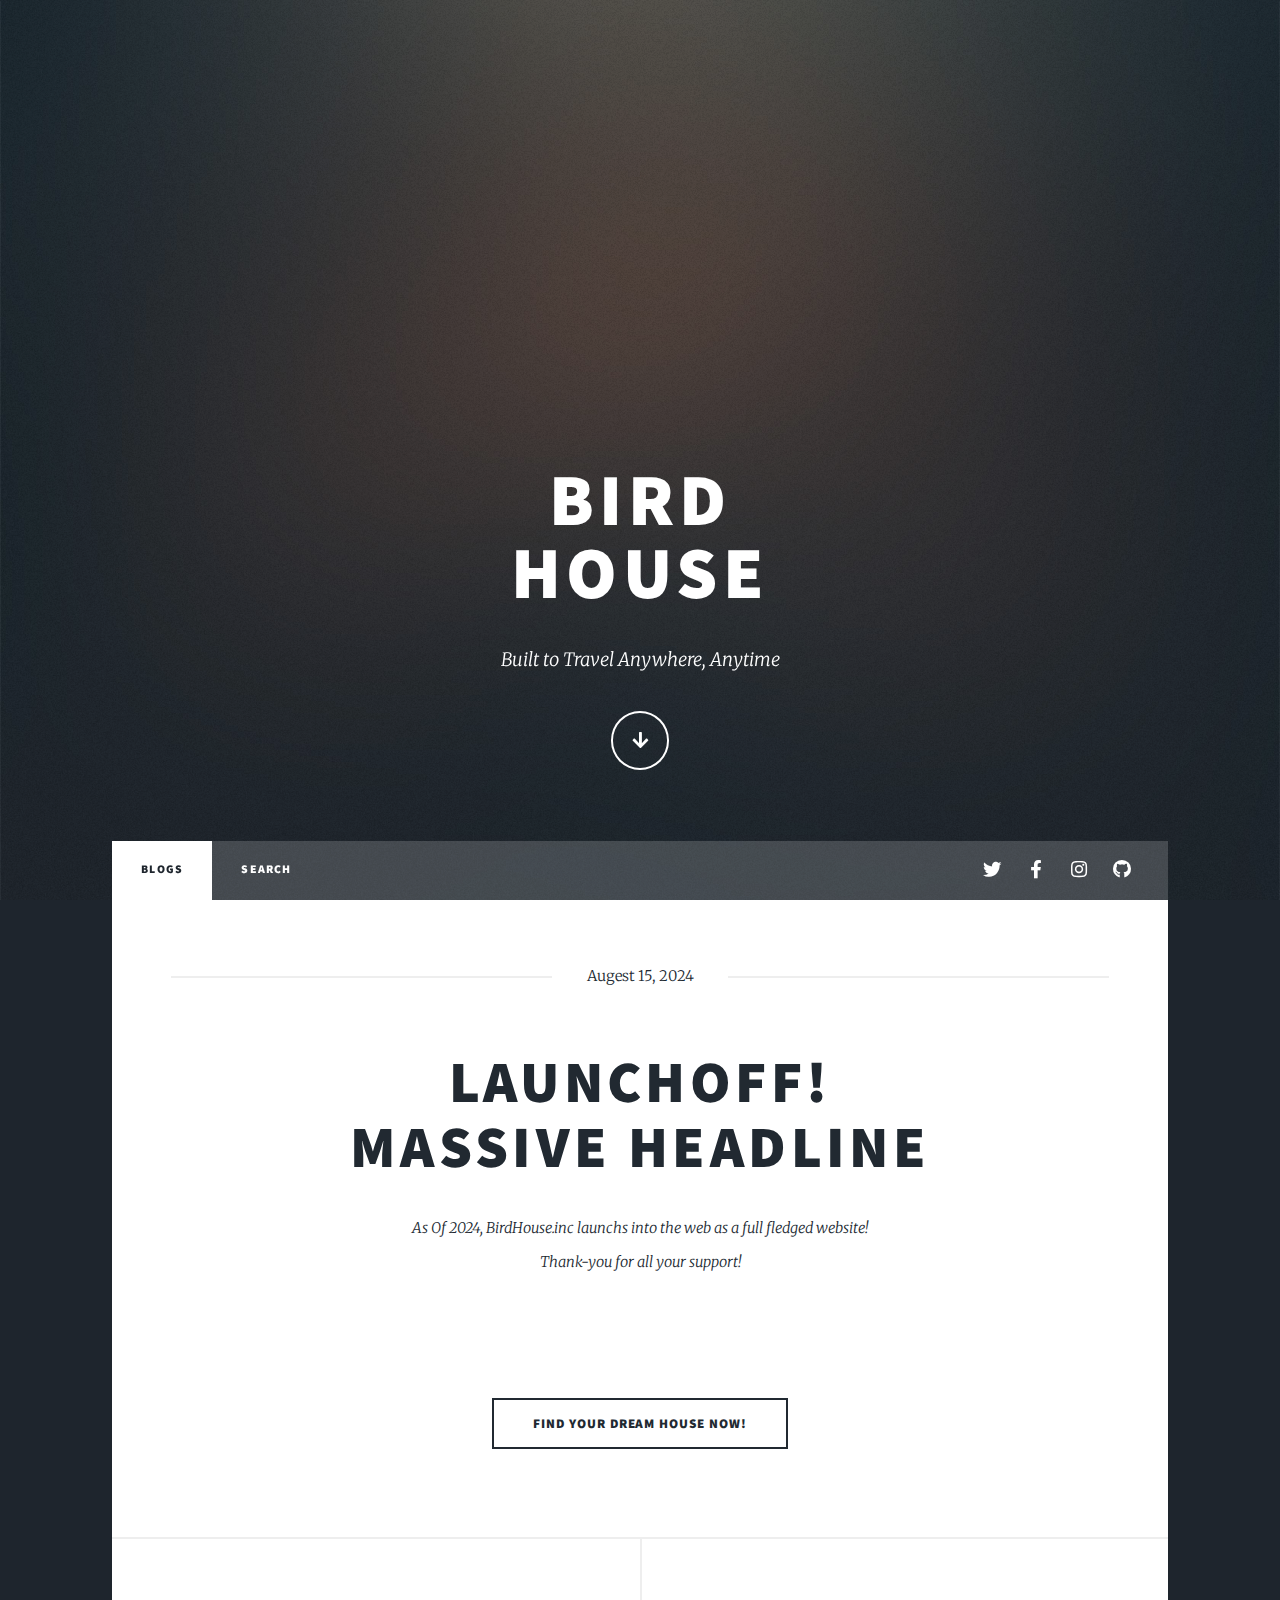
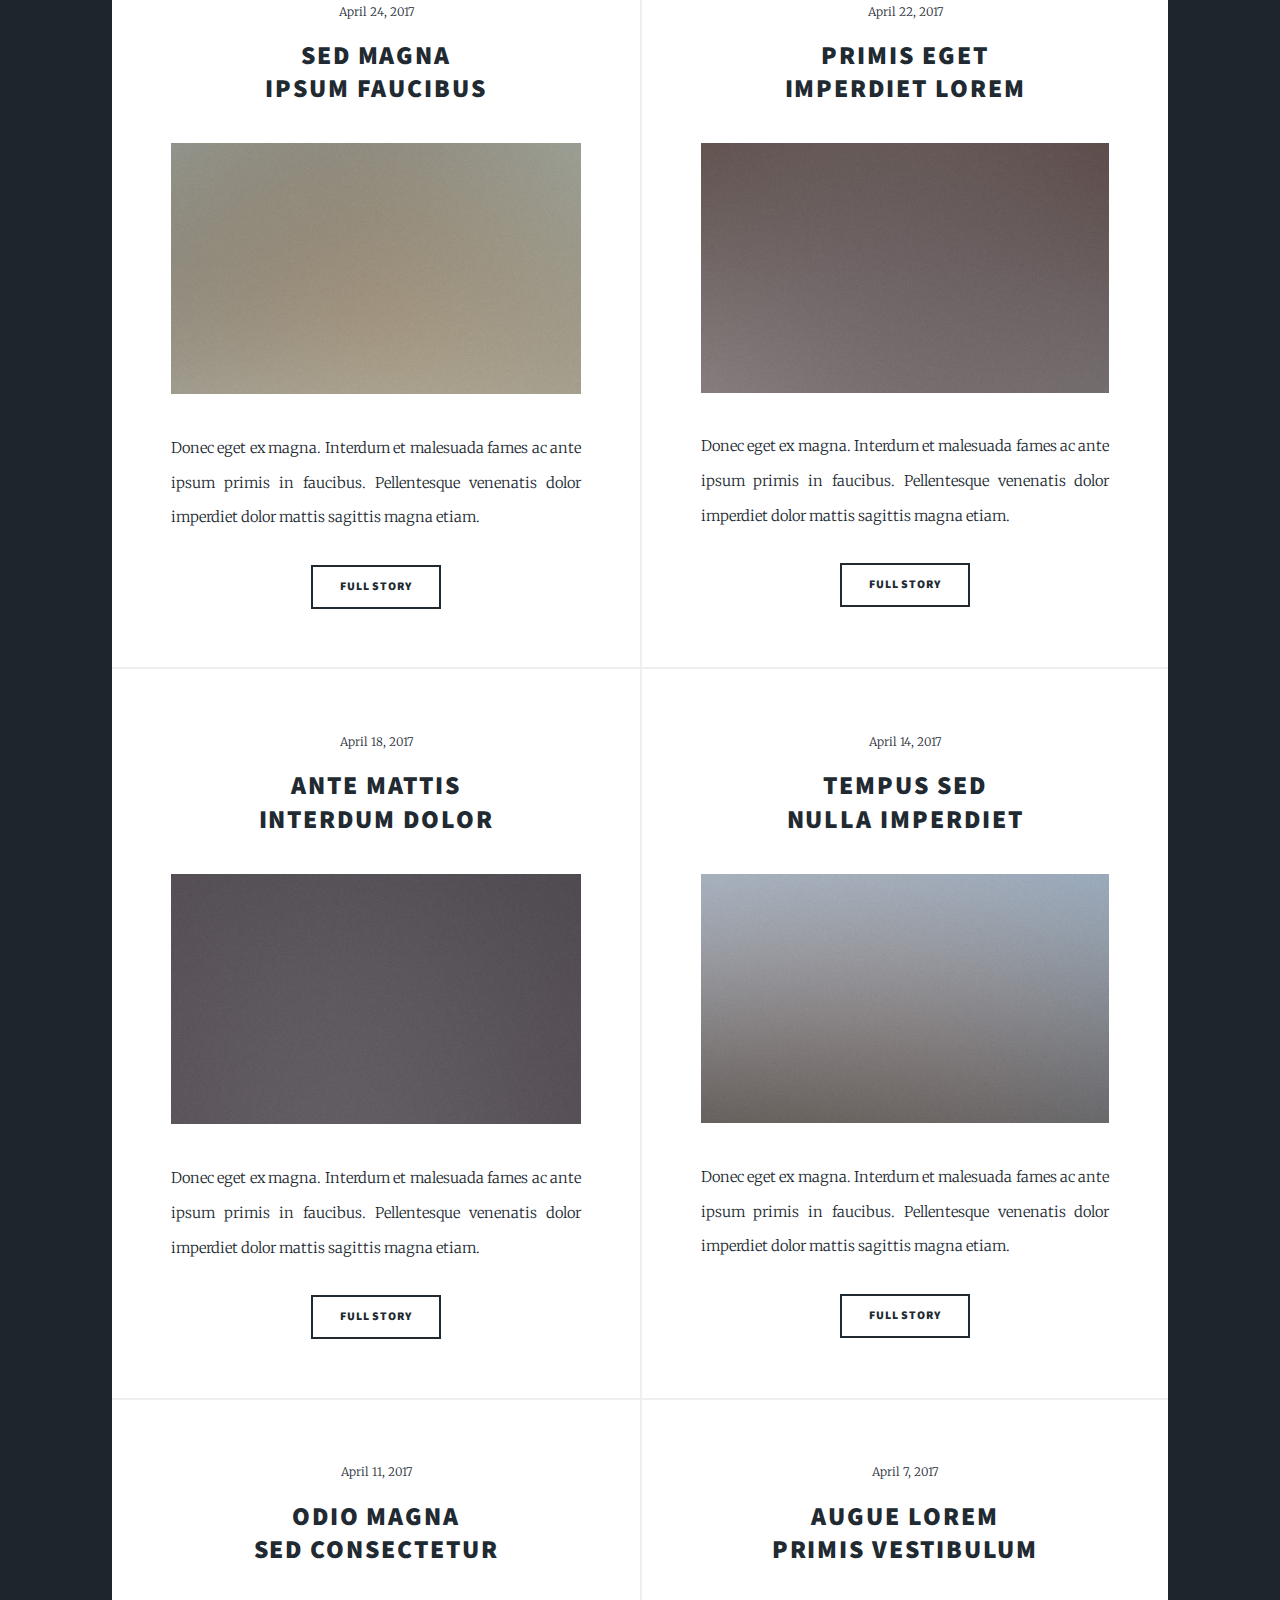
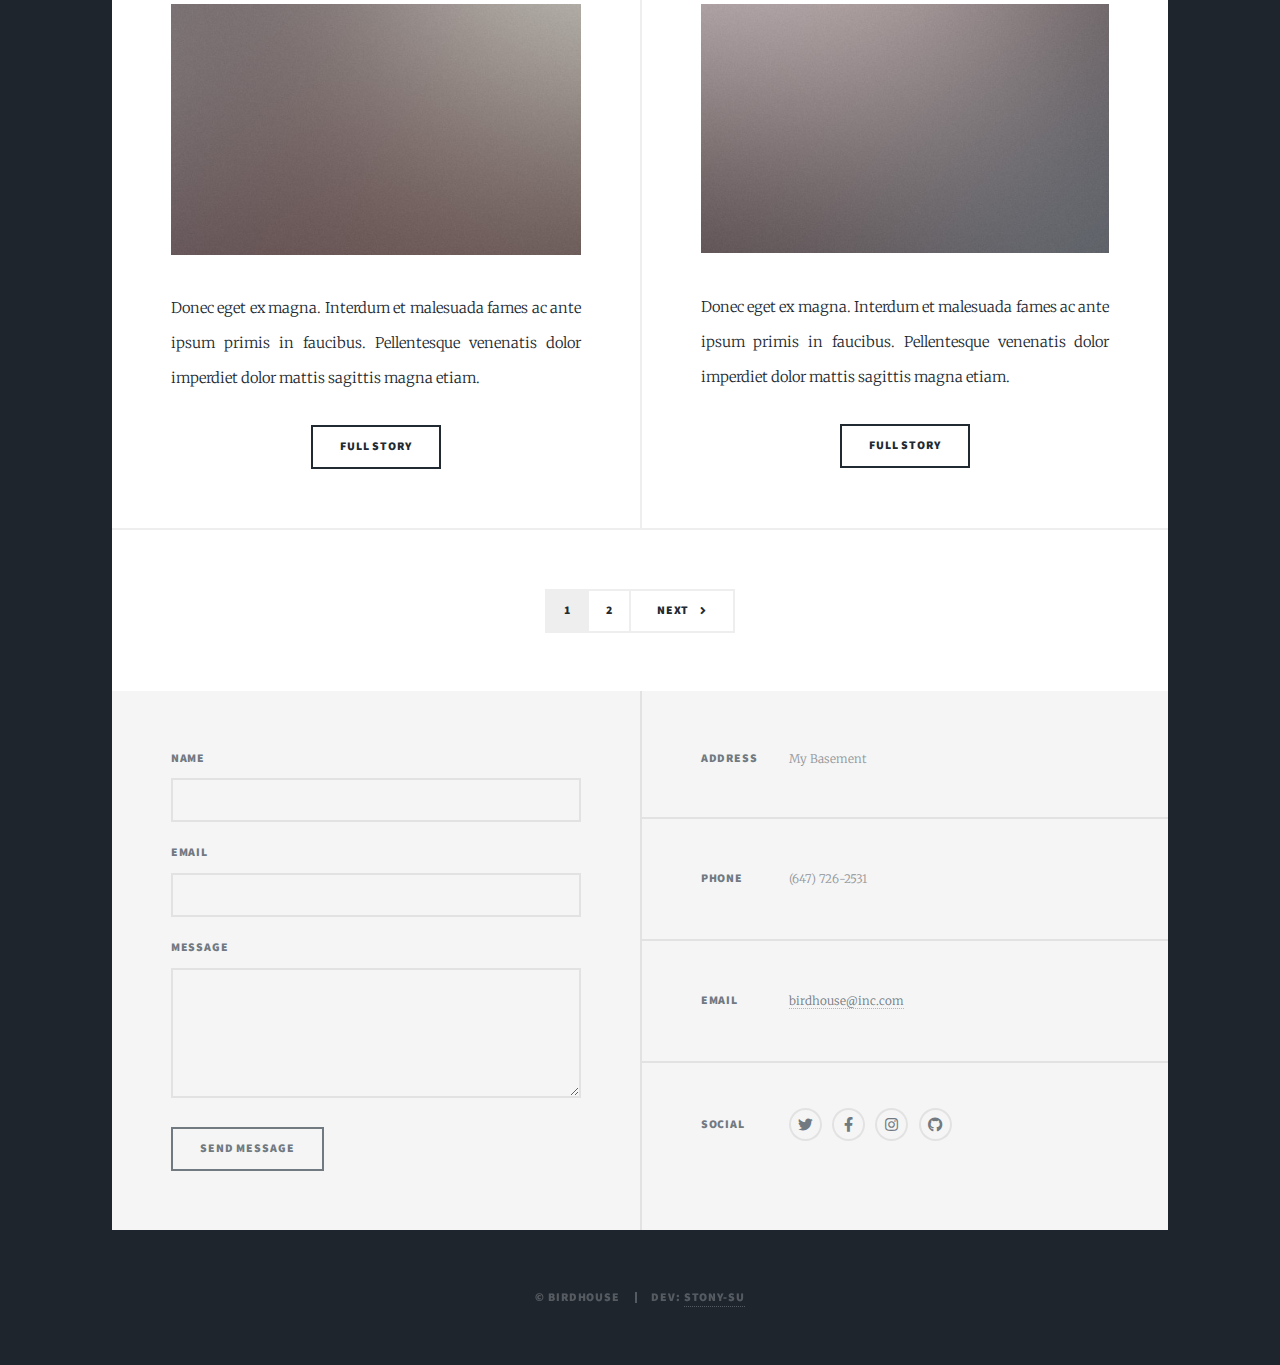
==== commit 1fe47e75: "coming soon file for future dev" ====
--- a/index.html
+++ b/index.html
@@ -23,7 +23,7 @@
 					</div>
 
 				<!-- Header -->
-					<header id="header">
+					<header id="header">	
 						<a href="index.html" class="logo">Bird House</a>
 					</header>
 				
@@ -140,13 +140,8 @@
 								<div class="pagination">
 									<!--<a href="#" class="previous">Prev</a>-->
 									<a href="#" class="page active">1</a>
-									<a href="#" class="page">2</a>
-									<a href="#" class="page">3</a>
-									<span class="extra">&hellip;</span>
-									<a href="#" class="page">8</a>
-									<a href="#" class="page">9</a>
-									<a href="#" class="page">10</a>
-									<a href="#" class="next">Next</a>
+									<a href="comingsoon.html" class="page">2</a>
+									<a href="comingsoon.html" class="next">Next</a>
 								</div>
 							</footer>
 
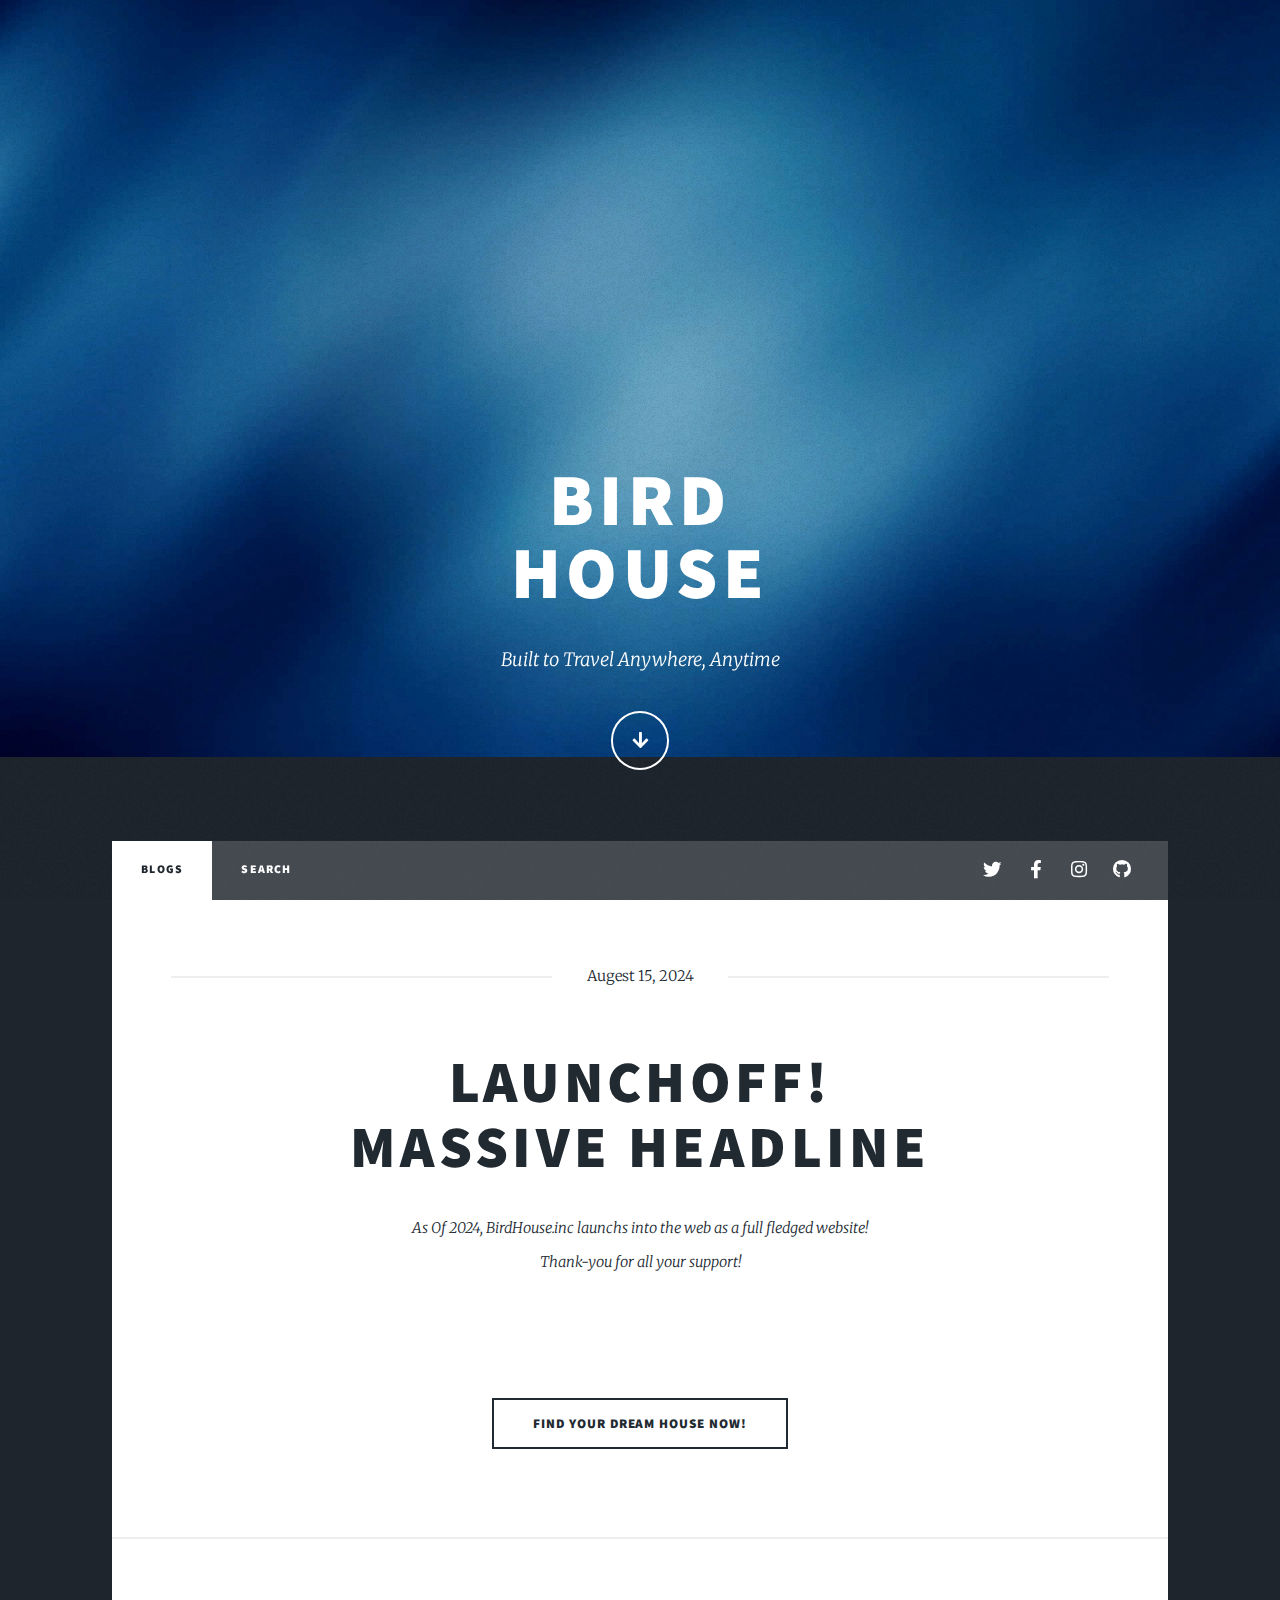
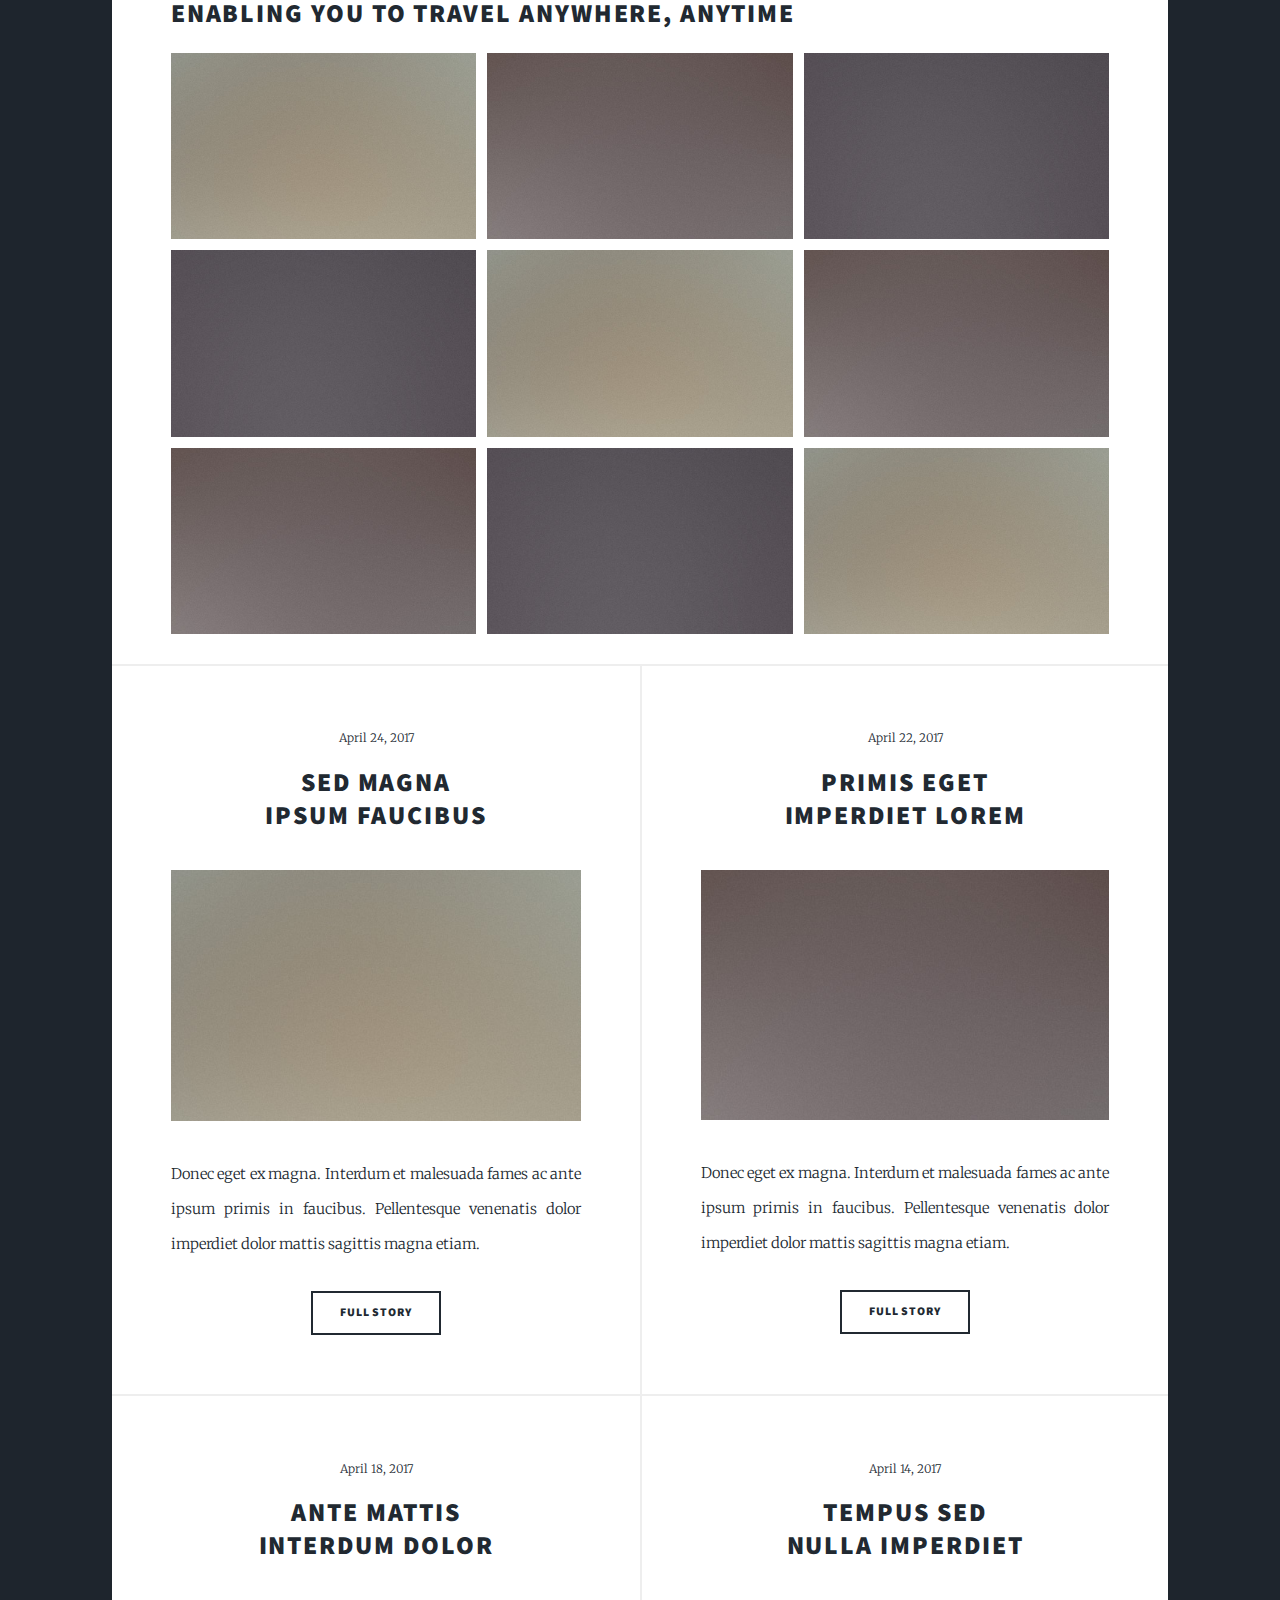
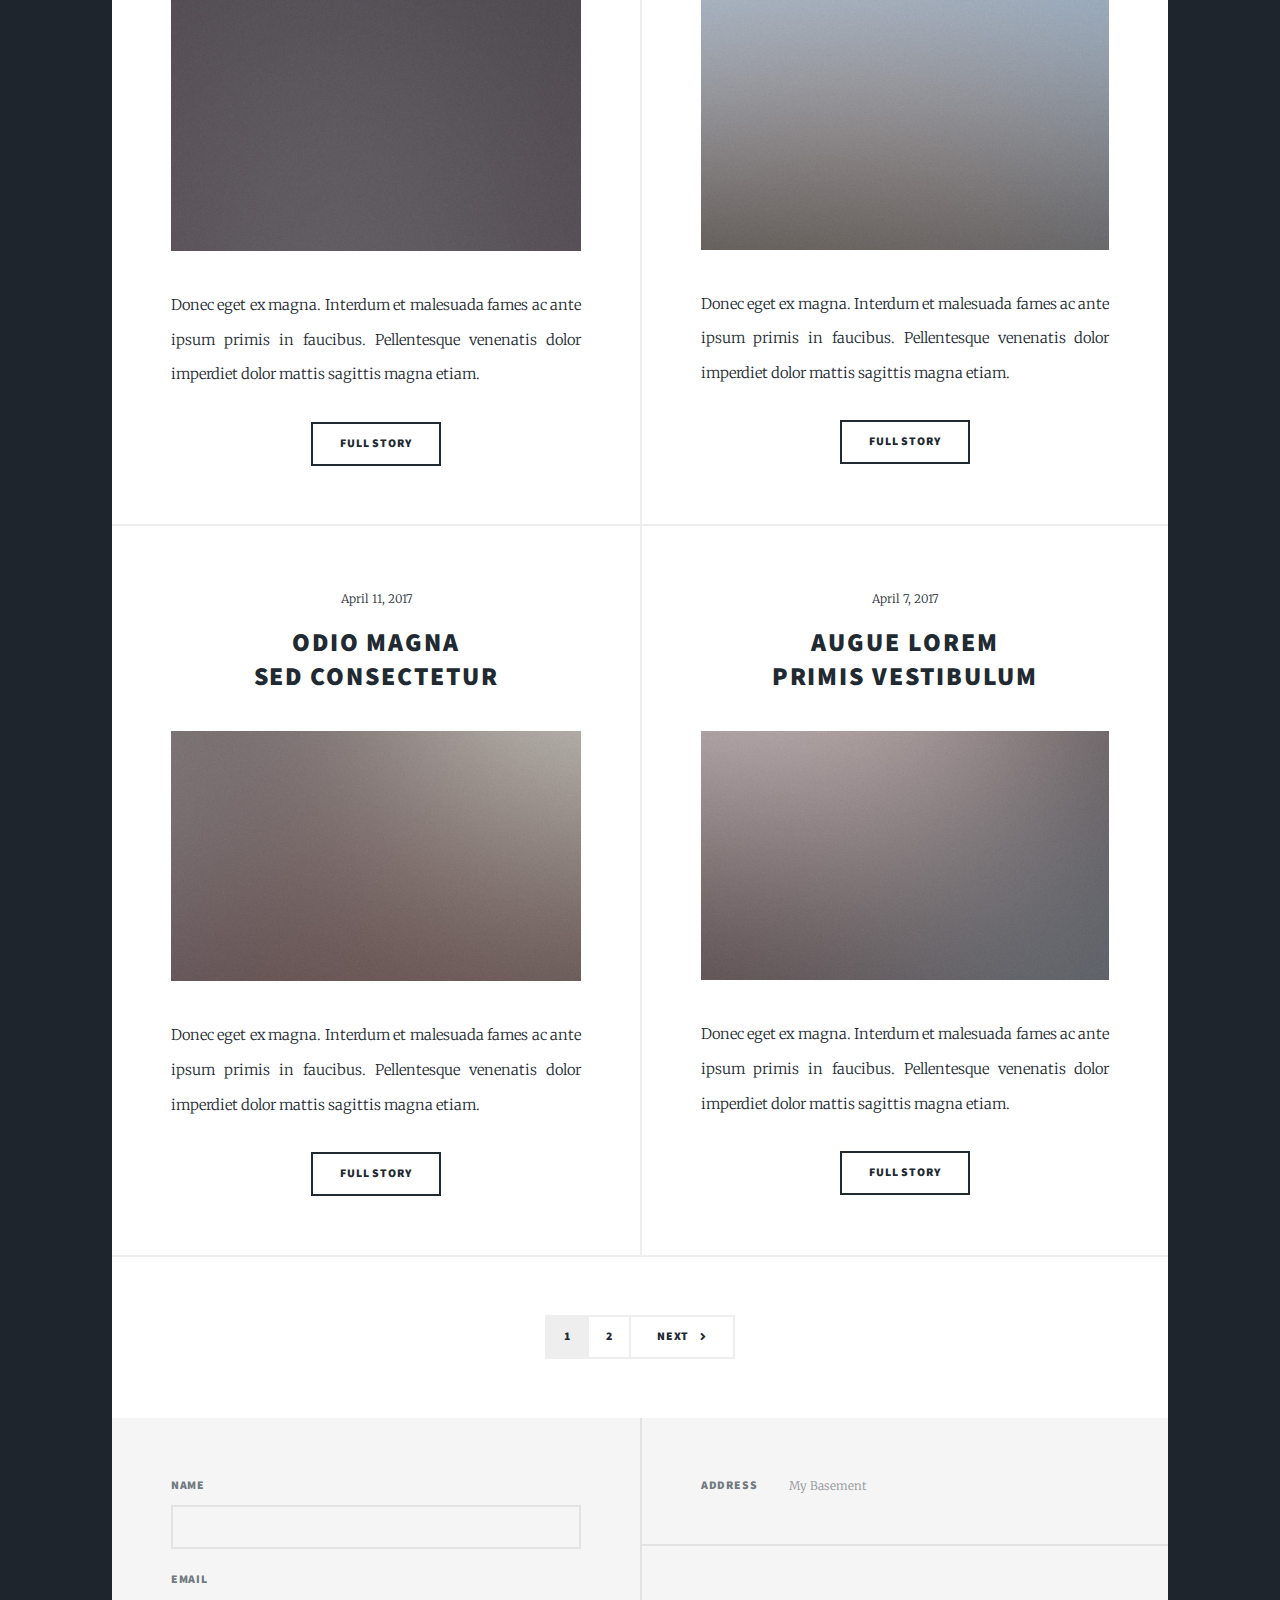
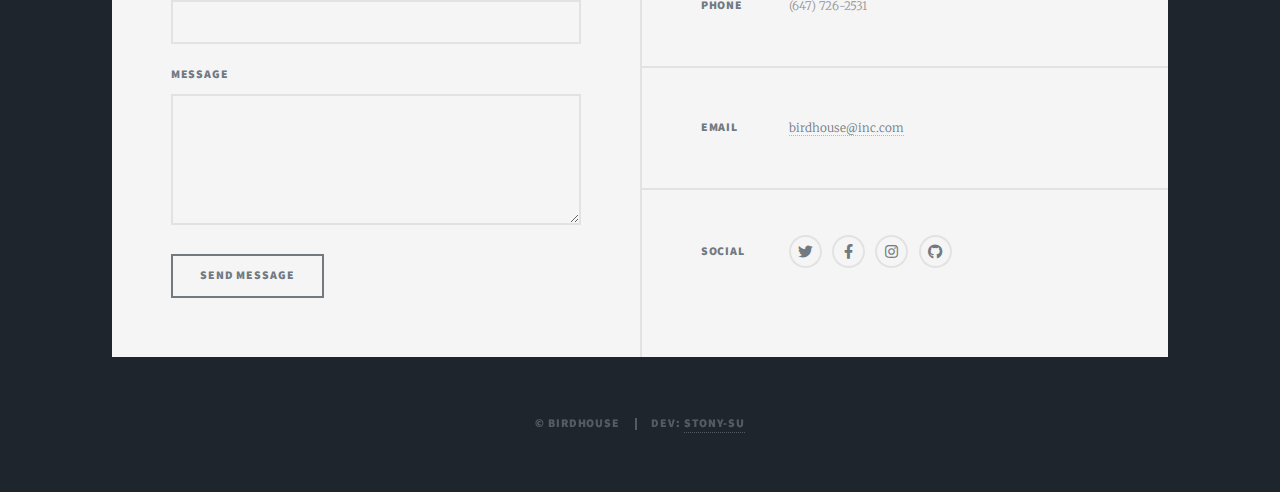
==== commit c765054c: "updated everything" ====
--- a/index.html
+++ b/index.html
@@ -59,6 +59,24 @@
 									<li><a href="elements.html" class="button large">Find Your Dream House Now!</a></li>
 								</ul>
 							</article>
+							<!-- Image -->
+							<div class="box alt">
+								<h2>Enabling You to Travel Anywhere, Anytime </a></h2>
+								<div class="row gtr-50 gtr-uniform">
+									<div class="col-4"><span class="image fit"><img src="images/pic02.jpg" alt="" /></span></div>
+									<div class="col-4"><span class="image fit"><img src="images/pic03.jpg" alt="" /></span></div>
+									<div class="col-4"><span class="image fit"><img src="images/pic04.jpg" alt="" /></span></div>
+									<!-- Break -->
+									<div class="col-4"><span class="image fit"><img src="images/pic04.jpg" alt="" /></span></div>
+									<div class="col-4"><span class="image fit"><img src="images/pic02.jpg" alt="" /></span></div>
+									<div class="col-4"><span class="image fit"><img src="images/pic03.jpg" alt="" /></span></div>
+									<!-- Break -->
+									<div class="col-4"><span class="image fit"><img src="images/pic03.jpg" alt="" /></span></div>
+									<div class="col-4"><span class="image fit"><img src="images/pic04.jpg" alt="" /></span></div>
+									<div class="col-4"><span class="image fit"><img src="images/pic02.jpg" alt="" /></span></div>
+								</div>
+							</div>
+
 						<!-- Posts -->
 							<section class="posts">
 								<article>
@@ -73,6 +91,7 @@
 										<li><a href="blog1.html" class="button">Full Story</a></li>
 									</ul>
 								</article>
+								
 								<article>
 									<header>
 										<span class="date">April 22, 2017</span>
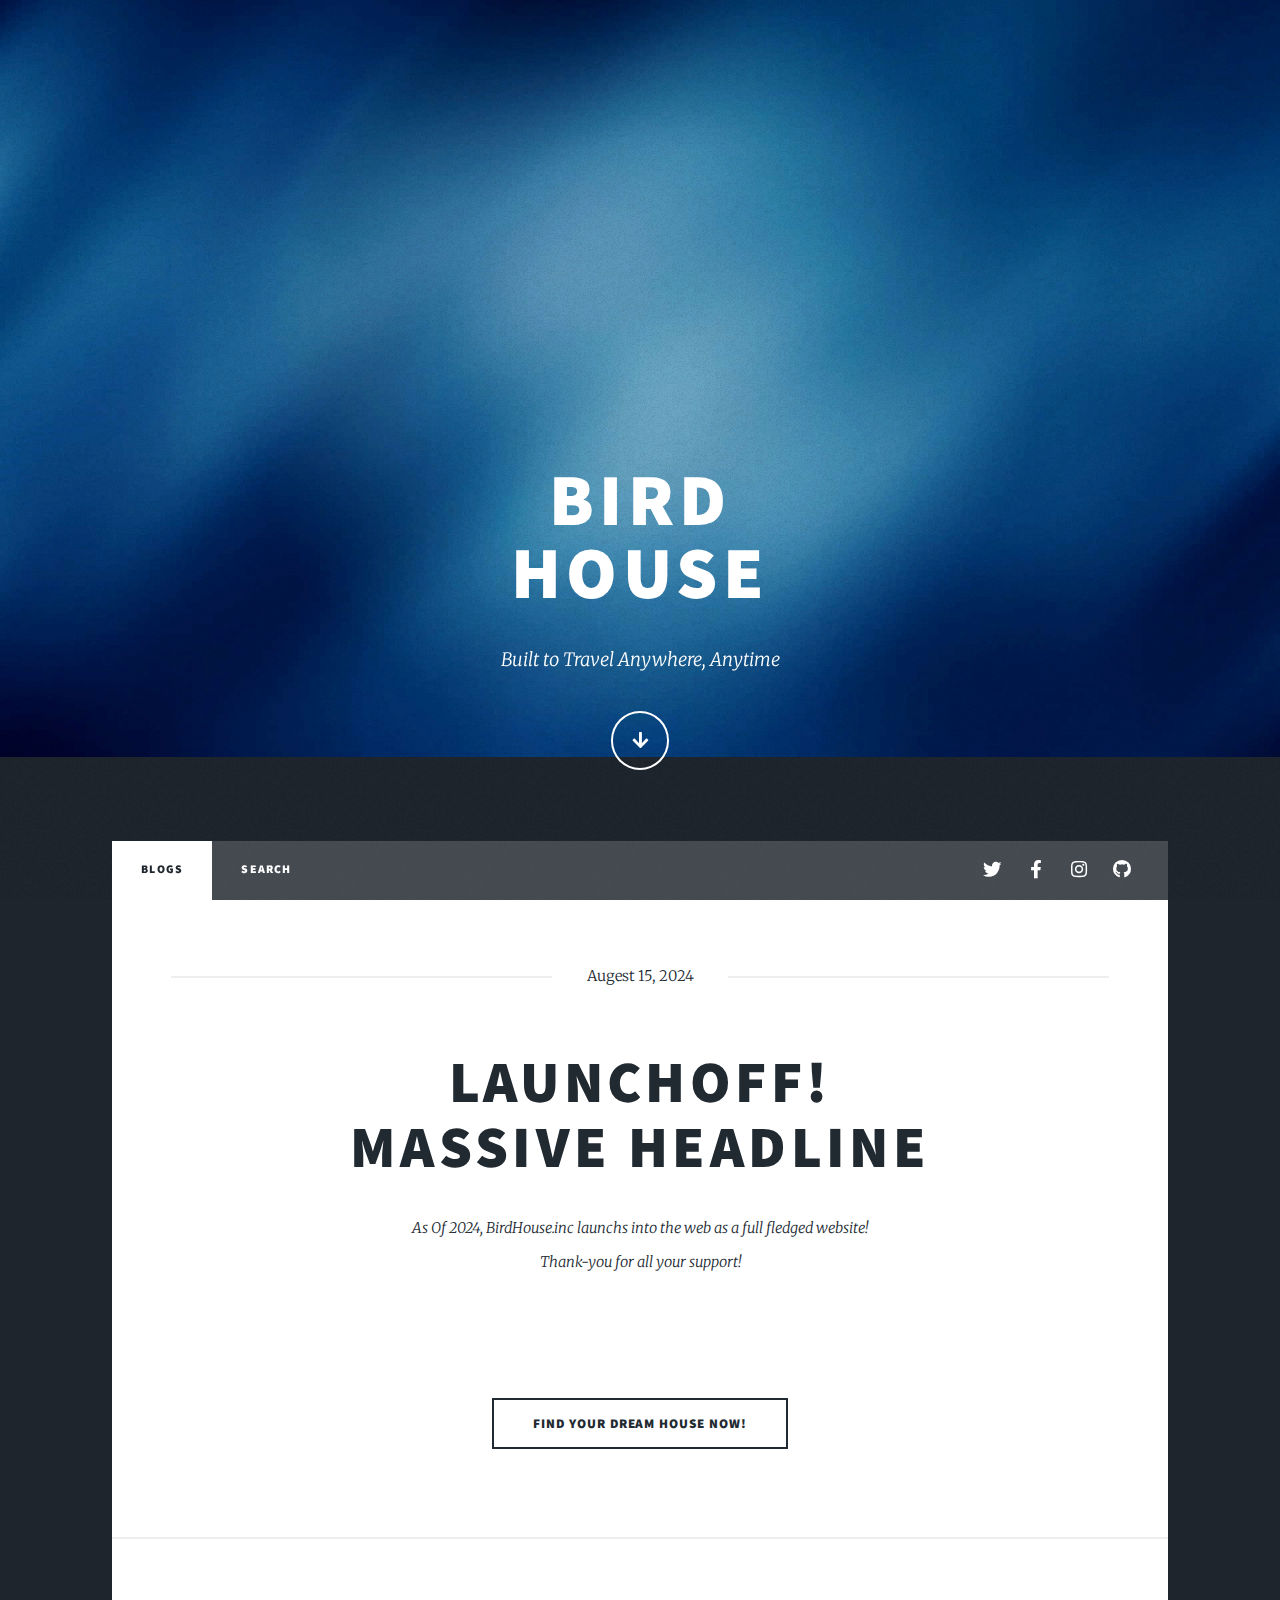
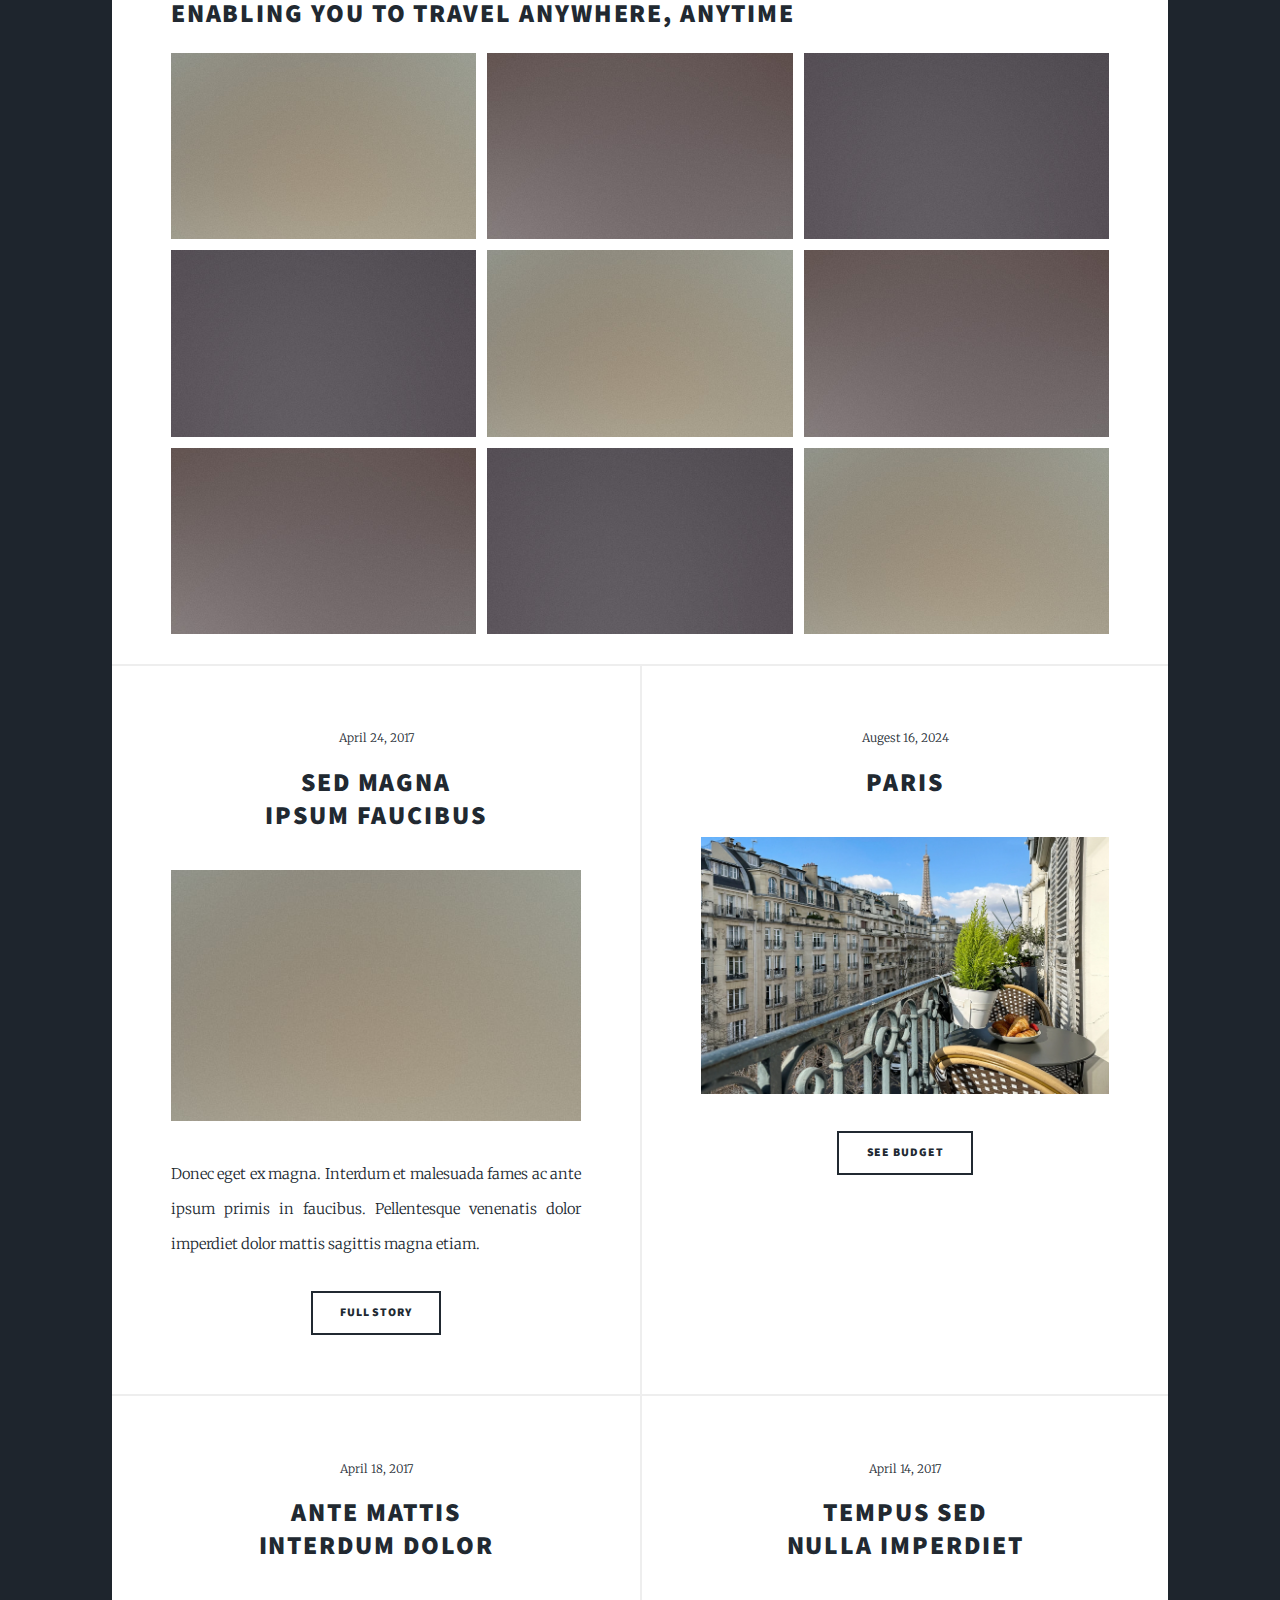
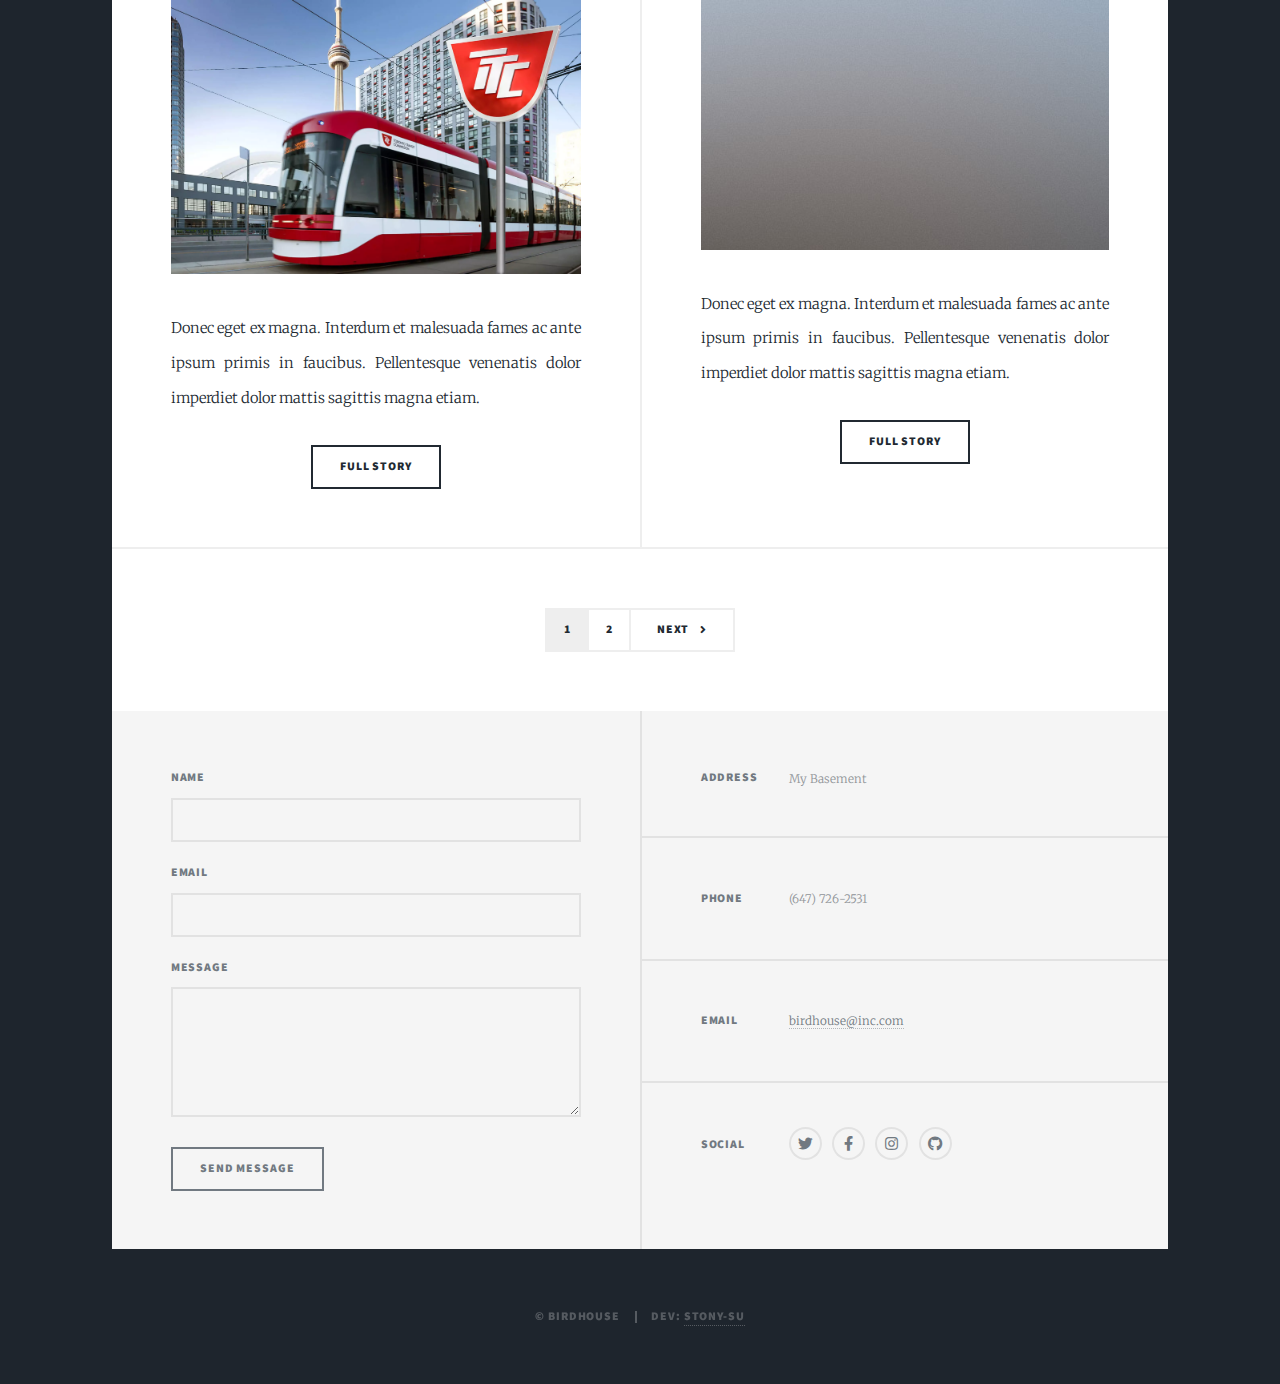
==== commit 99d7fe1c: "udpate" ====
--- a/index.html
+++ b/index.html
@@ -94,14 +94,13 @@
 								
 								<article>
 									<header>
-										<span class="date">April 22, 2017</span>
-										<h2><a href="#">Primis eget<br />
-										imperdiet lorem</a></h2>
-									</header>
-									<a href="#" class="image fit"><img src="images/pic03.jpg" alt="" /></a>
-									<p>Donec eget ex magna. Interdum et malesuada fames ac ante ipsum primis in faucibus. Pellentesque venenatis dolor imperdiet dolor mattis sagittis magna etiam.</p>
-									<ul class="actions special">
-										<li><a href="#" class="button">Full Story</a></li>
+										<span class="date">Augest 16, 2024</span>
+										<h2><a href="#">Paris</a></h2>
+									</header>
+									<a href="Paris.html" class="image fit"><img src="parisapt.png" alt="" /></a>
+									<p></p>
+									<ul class="actions special">
+										<li><a href="#" class="button">See Budget</a></li>
 									</ul>
 								</article>
 								<article>
@@ -110,7 +109,7 @@
 										<h2><a href="#">Ante mattis<br />
 										interdum dolor</a></h2>
 									</header>
-									<a href="#" class="image fit"><img src="images/pic04.jpg" alt="" /></a>
+									<a href="Toronto.html" class="image fit"><img src="ttc.png" alt="" /></a>
 									<p>Donec eget ex magna. Interdum et malesuada fames ac ante ipsum primis in faucibus. Pellentesque venenatis dolor imperdiet dolor mattis sagittis magna etiam.</p>
 									<ul class="actions special">
 										<li><a href="#" class="button">Full Story</a></li>
@@ -123,30 +122,6 @@
 										nulla imperdiet</a></h2>
 									</header>
 									<a href="#" class="image fit"><img src="images/pic05.jpg" alt="" /></a>
-									<p>Donec eget ex magna. Interdum et malesuada fames ac ante ipsum primis in faucibus. Pellentesque venenatis dolor imperdiet dolor mattis sagittis magna etiam.</p>
-									<ul class="actions special">
-										<li><a href="#" class="button">Full Story</a></li>
-									</ul>
-								</article>
-								<article>
-									<header>
-										<span class="date">April 11, 2017</span>
-										<h2><a href="#">Odio magna<br />
-										sed consectetur</a></h2>
-									</header>
-									<a href="#" class="image fit"><img src="images/pic06.jpg" alt="" /></a>
-									<p>Donec eget ex magna. Interdum et malesuada fames ac ante ipsum primis in faucibus. Pellentesque venenatis dolor imperdiet dolor mattis sagittis magna etiam.</p>
-									<ul class="actions special">
-										<li><a href="#" class="button">Full Story</a></li>
-									</ul>
-								</article>
-								<article>
-									<header>
-										<span class="date">April 7, 2017</span>
-										<h2><a href="#">Augue lorem<br />
-										primis vestibulum</a></h2>
-									</header>
-									<a href="#" class="image fit"><img src="images/pic07.jpg" alt="" /></a>
 									<p>Donec eget ex magna. Interdum et malesuada fames ac ante ipsum primis in faucibus. Pellentesque venenatis dolor imperdiet dolor mattis sagittis magna etiam.</p>
 									<ul class="actions special">
 										<li><a href="#" class="button">Full Story</a></li>
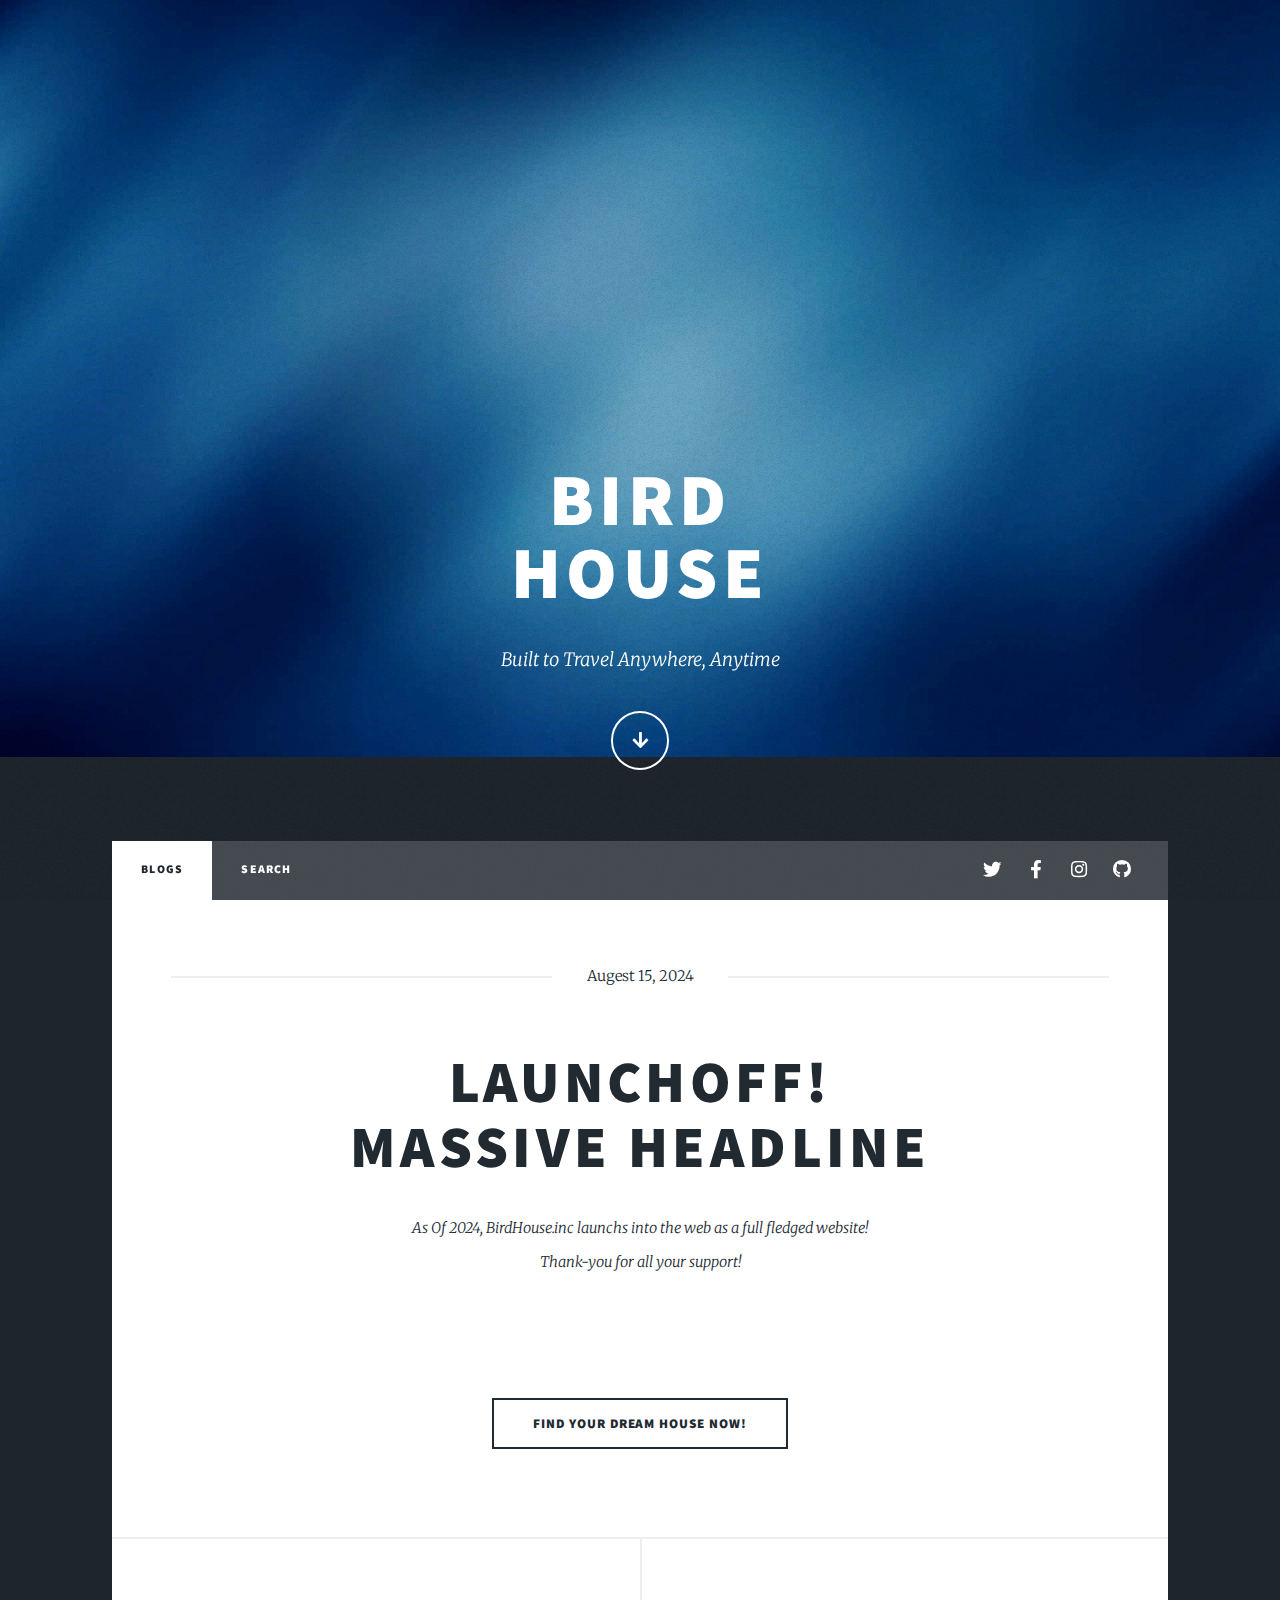
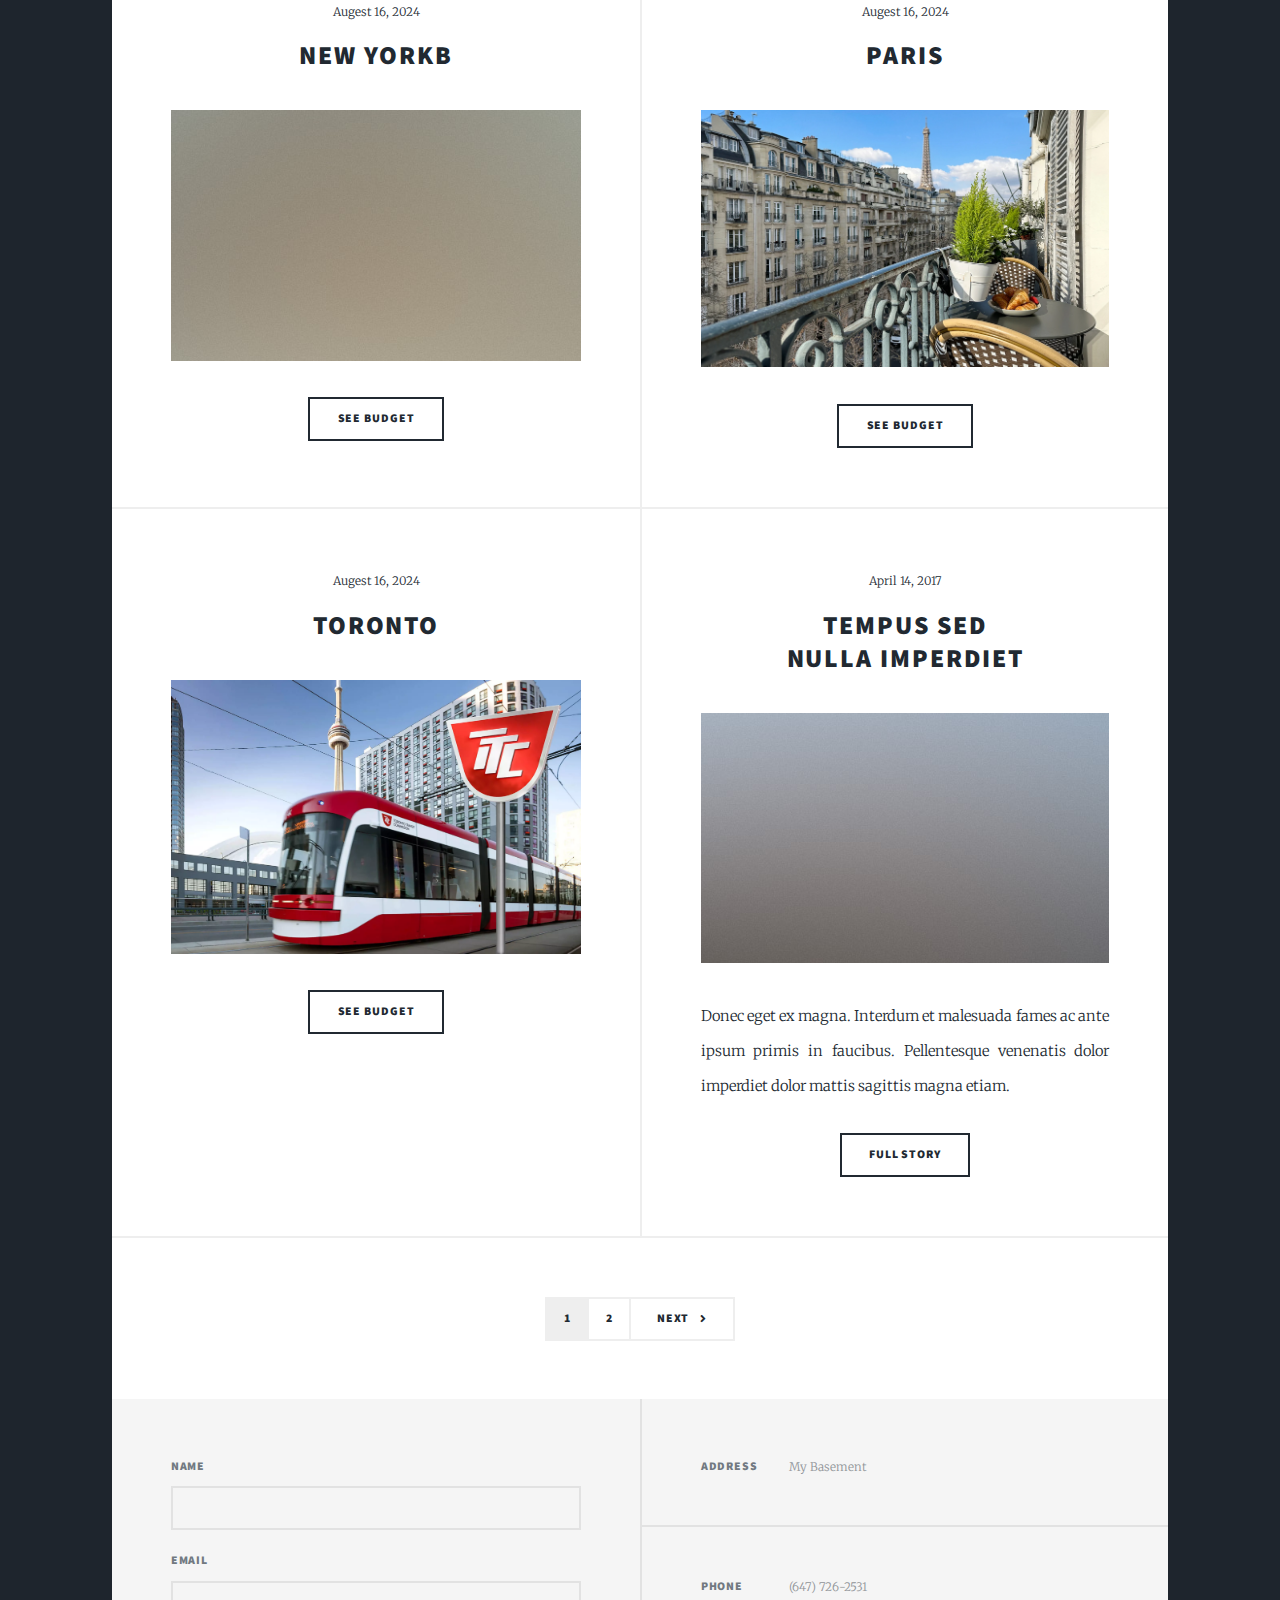
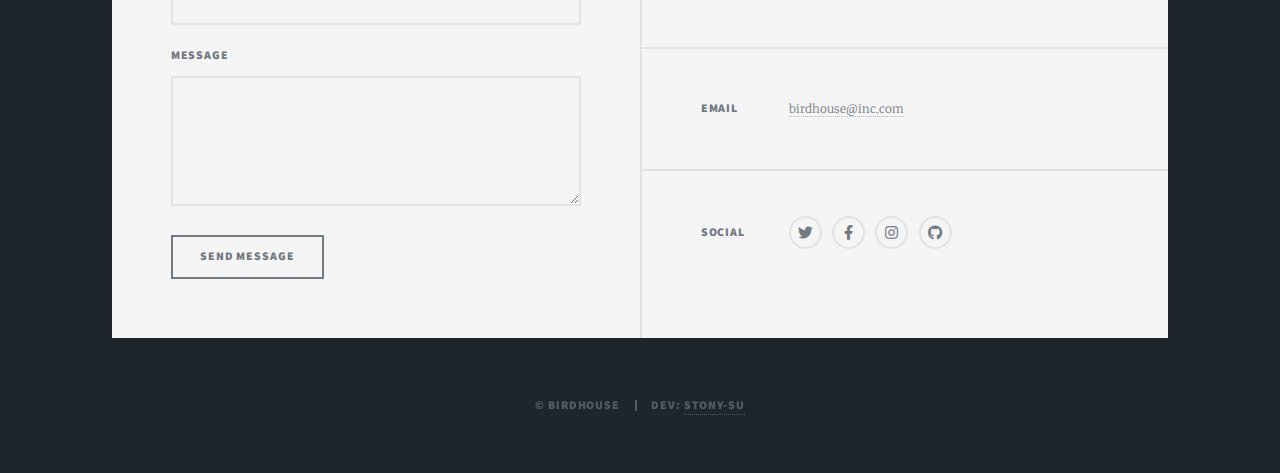
==== commit fdd2fdd1: "update index" ====
--- a/index.html
+++ b/index.html
@@ -59,60 +59,42 @@
 									<li><a href="elements.html" class="button large">Find Your Dream House Now!</a></li>
 								</ul>
 							</article>
-							<!-- Image -->
-							<div class="box alt">
-								<h2>Enabling You to Travel Anywhere, Anytime </a></h2>
-								<div class="row gtr-50 gtr-uniform">
-									<div class="col-4"><span class="image fit"><img src="images/pic02.jpg" alt="" /></span></div>
-									<div class="col-4"><span class="image fit"><img src="images/pic03.jpg" alt="" /></span></div>
-									<div class="col-4"><span class="image fit"><img src="images/pic04.jpg" alt="" /></span></div>
-									<!-- Break -->
-									<div class="col-4"><span class="image fit"><img src="images/pic04.jpg" alt="" /></span></div>
-									<div class="col-4"><span class="image fit"><img src="images/pic02.jpg" alt="" /></span></div>
-									<div class="col-4"><span class="image fit"><img src="images/pic03.jpg" alt="" /></span></div>
-									<!-- Break -->
-									<div class="col-4"><span class="image fit"><img src="images/pic03.jpg" alt="" /></span></div>
-									<div class="col-4"><span class="image fit"><img src="images/pic04.jpg" alt="" /></span></div>
-									<div class="col-4"><span class="image fit"><img src="images/pic02.jpg" alt="" /></span></div>
-								</div>
-							</div>
+				
 
 						<!-- Posts -->
 							<section class="posts">
 								<article>
 									<header>
-										<span class="date">April 24, 2017</span>
-										<h2><a href="#">Sed magna<br />
-										ipsum faucibus</a></h2>
+										<span class="date">Augest 16, 2024</span>
+										<h2><a href="New York.html">New Yorkb</a></h2>
 									</header>
-									<a href="#" class="image fit"><img src="images/pic02.jpg" alt="" /></a>
-									<p>Donec eget ex magna. Interdum et malesuada fames ac ante ipsum primis in faucibus. Pellentesque venenatis dolor imperdiet dolor mattis sagittis magna etiam.</p>
+									<a href="New York.html" class="image fit"><img src="images/pic02.jpg" alt="" /></a>
+									<p></p>
 									<ul class="actions special">
-										<li><a href="blog1.html" class="button">Full Story</a></li>
+										<li><a href="New York.html" class="button">See Budget</a></li>
 									</ul>
 								</article>
 								
 								<article>
 									<header>
 										<span class="date">Augest 16, 2024</span>
-										<h2><a href="#">Paris</a></h2>
+										<h2><a href="Paris.html">Paris</a></h2>
 									</header>
 									<a href="Paris.html" class="image fit"><img src="parisapt.png" alt="" /></a>
 									<p></p>
 									<ul class="actions special">
-										<li><a href="#" class="button">See Budget</a></li>
+										<li><a href="Paris.html" class="button">See Budget</a></li>
 									</ul>
 								</article>
 								<article>
 									<header>
-										<span class="date">April 18, 2017</span>
-										<h2><a href="#">Ante mattis<br />
-										interdum dolor</a></h2>
+										<span class="date">Augest 16, 2024</span>
+										<h2><a href="Toronto.html">Toronto</a></h2>
 									</header>
 									<a href="Toronto.html" class="image fit"><img src="ttc.png" alt="" /></a>
-									<p>Donec eget ex magna. Interdum et malesuada fames ac ante ipsum primis in faucibus. Pellentesque venenatis dolor imperdiet dolor mattis sagittis magna etiam.</p>
+									<p></p>
 									<ul class="actions special">
-										<li><a href="#" class="button">Full Story</a></li>
+										<li><a href="Toronto.html" class="button">See Budget</a></li>
 									</ul>
 								</article>
 								<article>
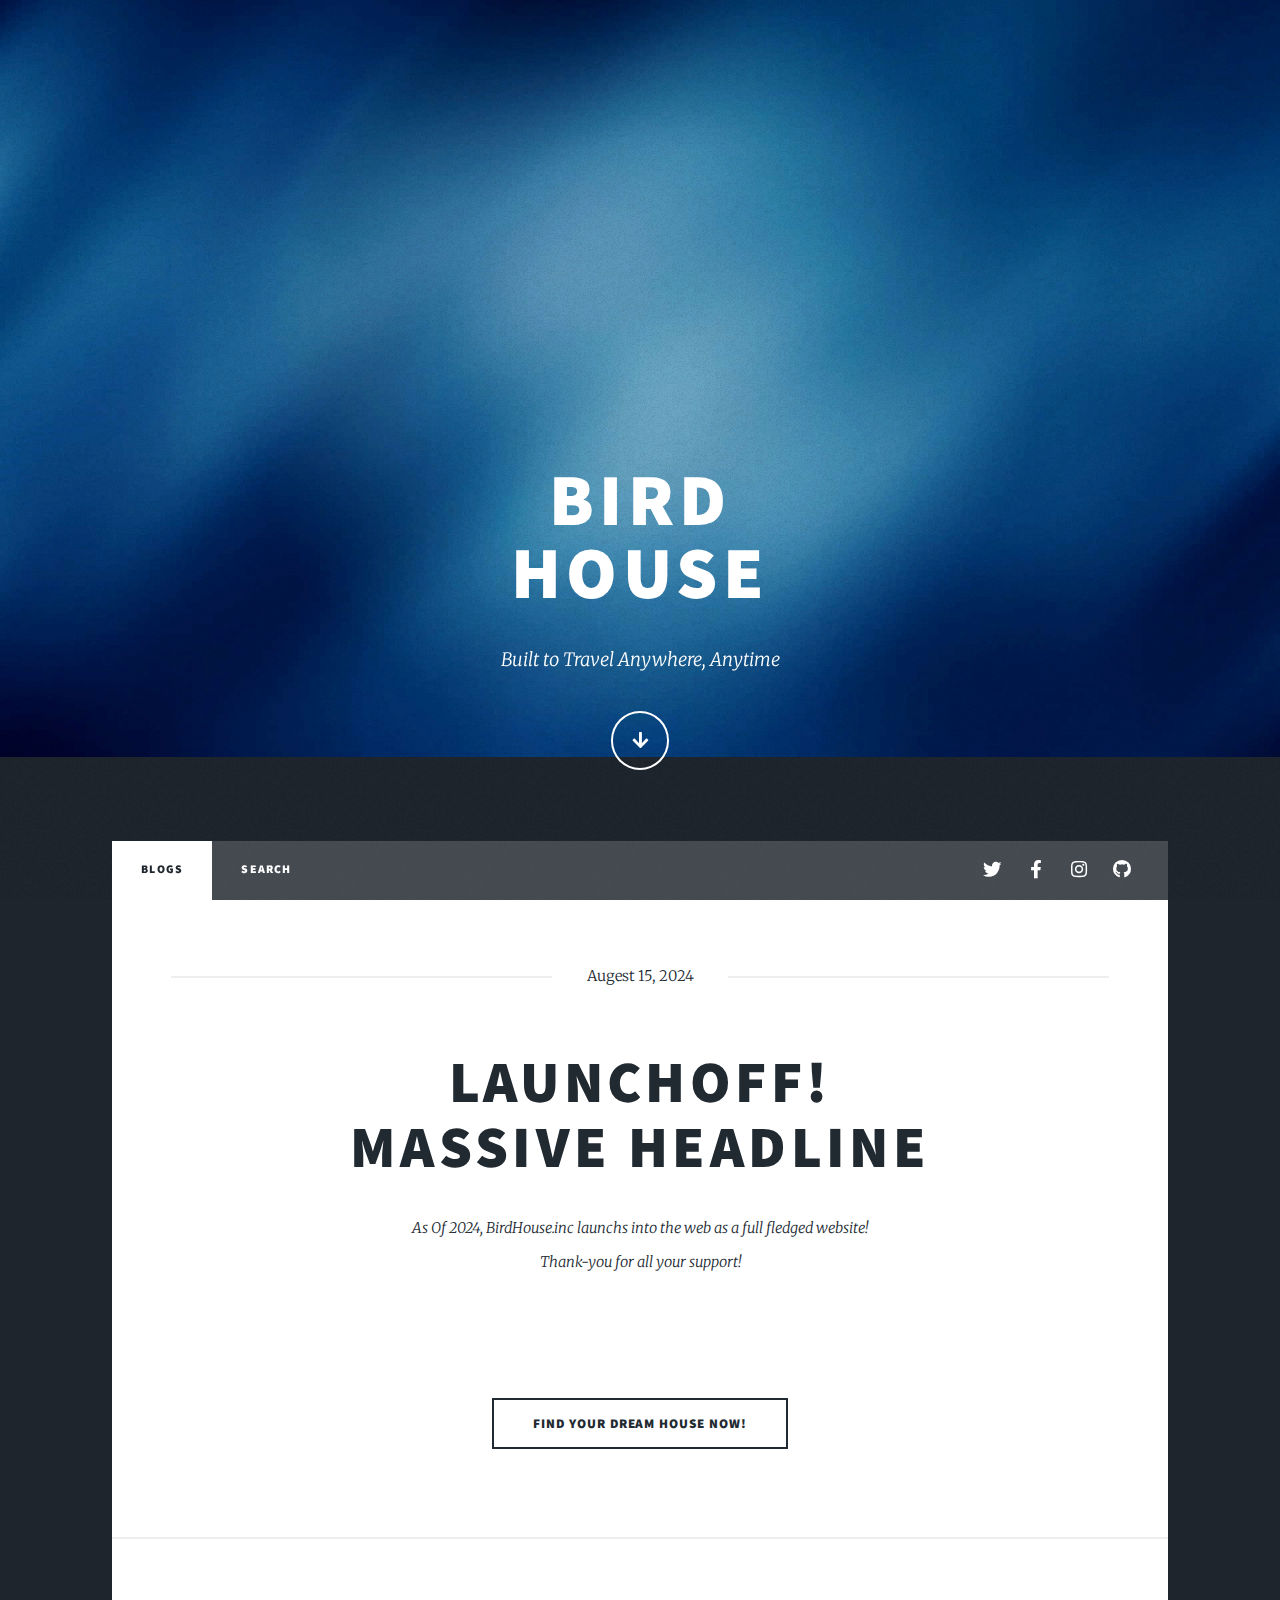
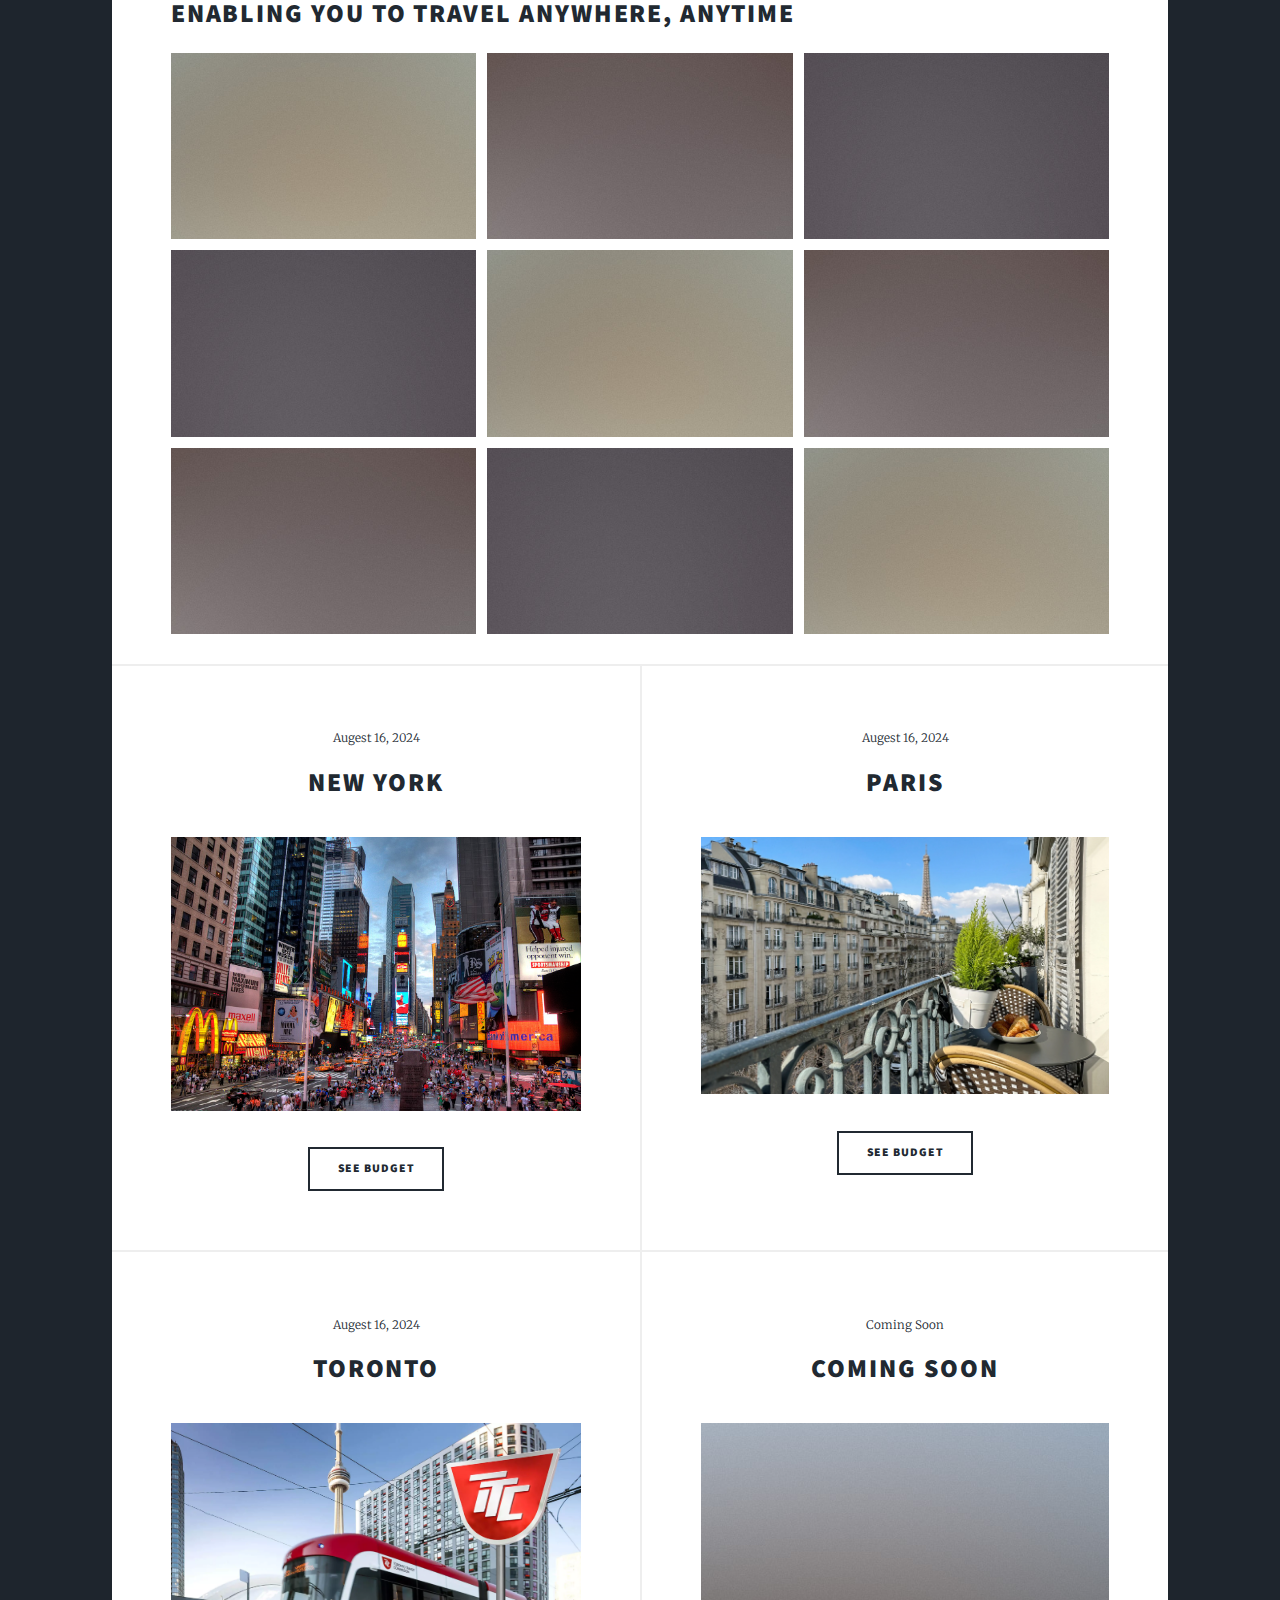
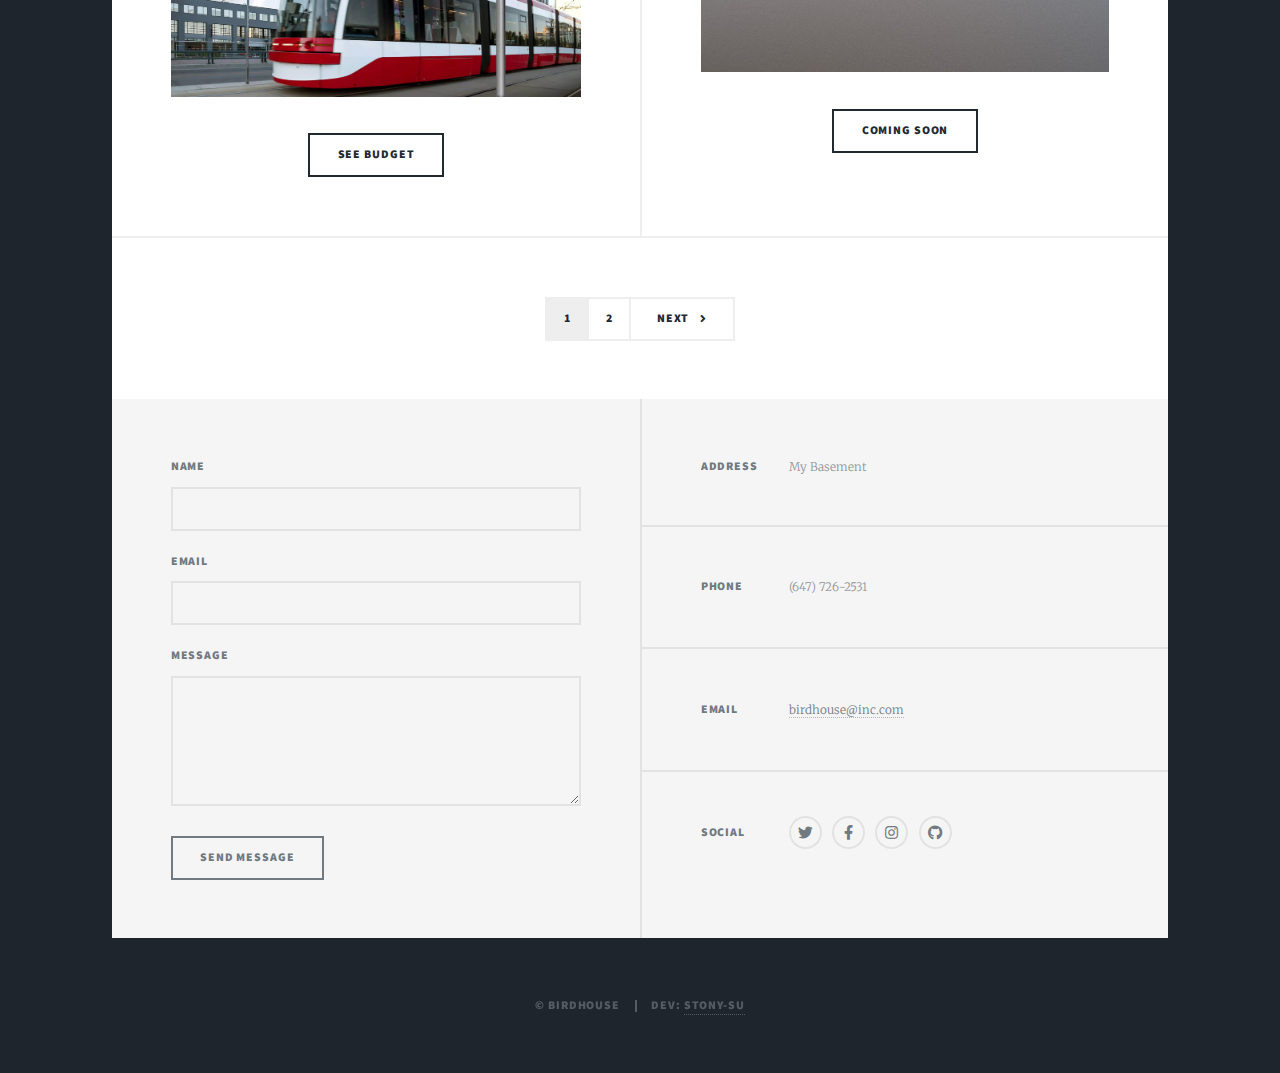
==== commit 382c3345: "delated flask gpt + added js gpt" ====
--- a/index.html
+++ b/index.html
@@ -59,16 +59,32 @@
 									<li><a href="elements.html" class="button large">Find Your Dream House Now!</a></li>
 								</ul>
 							</article>
-				
+							<!-- Image -->
+							<div class="box alt">
+								<h2>Enabling You to Travel Anywhere, Anytime </a></h2>
+								<div class="row gtr-50 gtr-uniform">
+									<div class="col-4"><span class="image fit"><img src="images/pic02.jpg" alt="" /></span></div>
+									<div class="col-4"><span class="image fit"><img src="images/pic03.jpg" alt="" /></span></div>
+									<div class="col-4"><span class="image fit"><img src="images/pic04.jpg" alt="" /></span></div>
+									<!-- Break -->
+									<div class="col-4"><span class="image fit"><img src="images/pic04.jpg" alt="" /></span></div>
+									<div class="col-4"><span class="image fit"><img src="images/pic02.jpg" alt="" /></span></div>
+									<div class="col-4"><span class="image fit"><img src="images/pic03.jpg" alt="" /></span></div>
+									<!-- Break -->
+									<div class="col-4"><span class="image fit"><img src="images/pic03.jpg" alt="" /></span></div>
+									<div class="col-4"><span class="image fit"><img src="images/pic04.jpg" alt="" /></span></div>
+									<div class="col-4"><span class="image fit"><img src="images/pic02.jpg" alt="" /></span></div>
+								</div>
+							</div>
 
 						<!-- Posts -->
 							<section class="posts">
 								<article>
 									<header>
 										<span class="date">Augest 16, 2024</span>
-										<h2><a href="New York.html">New Yorkb</a></h2>
-									</header>
-									<a href="New York.html" class="image fit"><img src="images/pic02.jpg" alt="" /></a>
+										<h2><a href="New York.html">New York</a></h2>
+									</header>
+									<a href="New York.html" class="image fit"><img src="newyork.jpg" alt="" /></a>
 									<p></p>
 									<ul class="actions special">
 										<li><a href="New York.html" class="button">See Budget</a></li>
@@ -92,21 +108,18 @@
 										<h2><a href="Toronto.html">Toronto</a></h2>
 									</header>
 									<a href="Toronto.html" class="image fit"><img src="ttc.png" alt="" /></a>
-									<p></p>
 									<ul class="actions special">
 										<li><a href="Toronto.html" class="button">See Budget</a></li>
 									</ul>
 								</article>
 								<article>
 									<header>
-										<span class="date">April 14, 2017</span>
-										<h2><a href="#">Tempus sed<br />
-										nulla imperdiet</a></h2>
-									</header>
-									<a href="#" class="image fit"><img src="images/pic05.jpg" alt="" /></a>
-									<p>Donec eget ex magna. Interdum et malesuada fames ac ante ipsum primis in faucibus. Pellentesque venenatis dolor imperdiet dolor mattis sagittis magna etiam.</p>
-									<ul class="actions special">
-										<li><a href="#" class="button">Full Story</a></li>
+										<span class="date">Coming Soon</span>
+										<h2><a>Coming Soon</a></h2>
+									</header>
+									<a class="image fit"><img src="images/pic05.jpg" alt="Coming Soon" /></a>
+									<ul class="actions special">
+										<li><a  class="button">Coming Soon</a></li>
 									</ul>
 								</article>
 							</section>
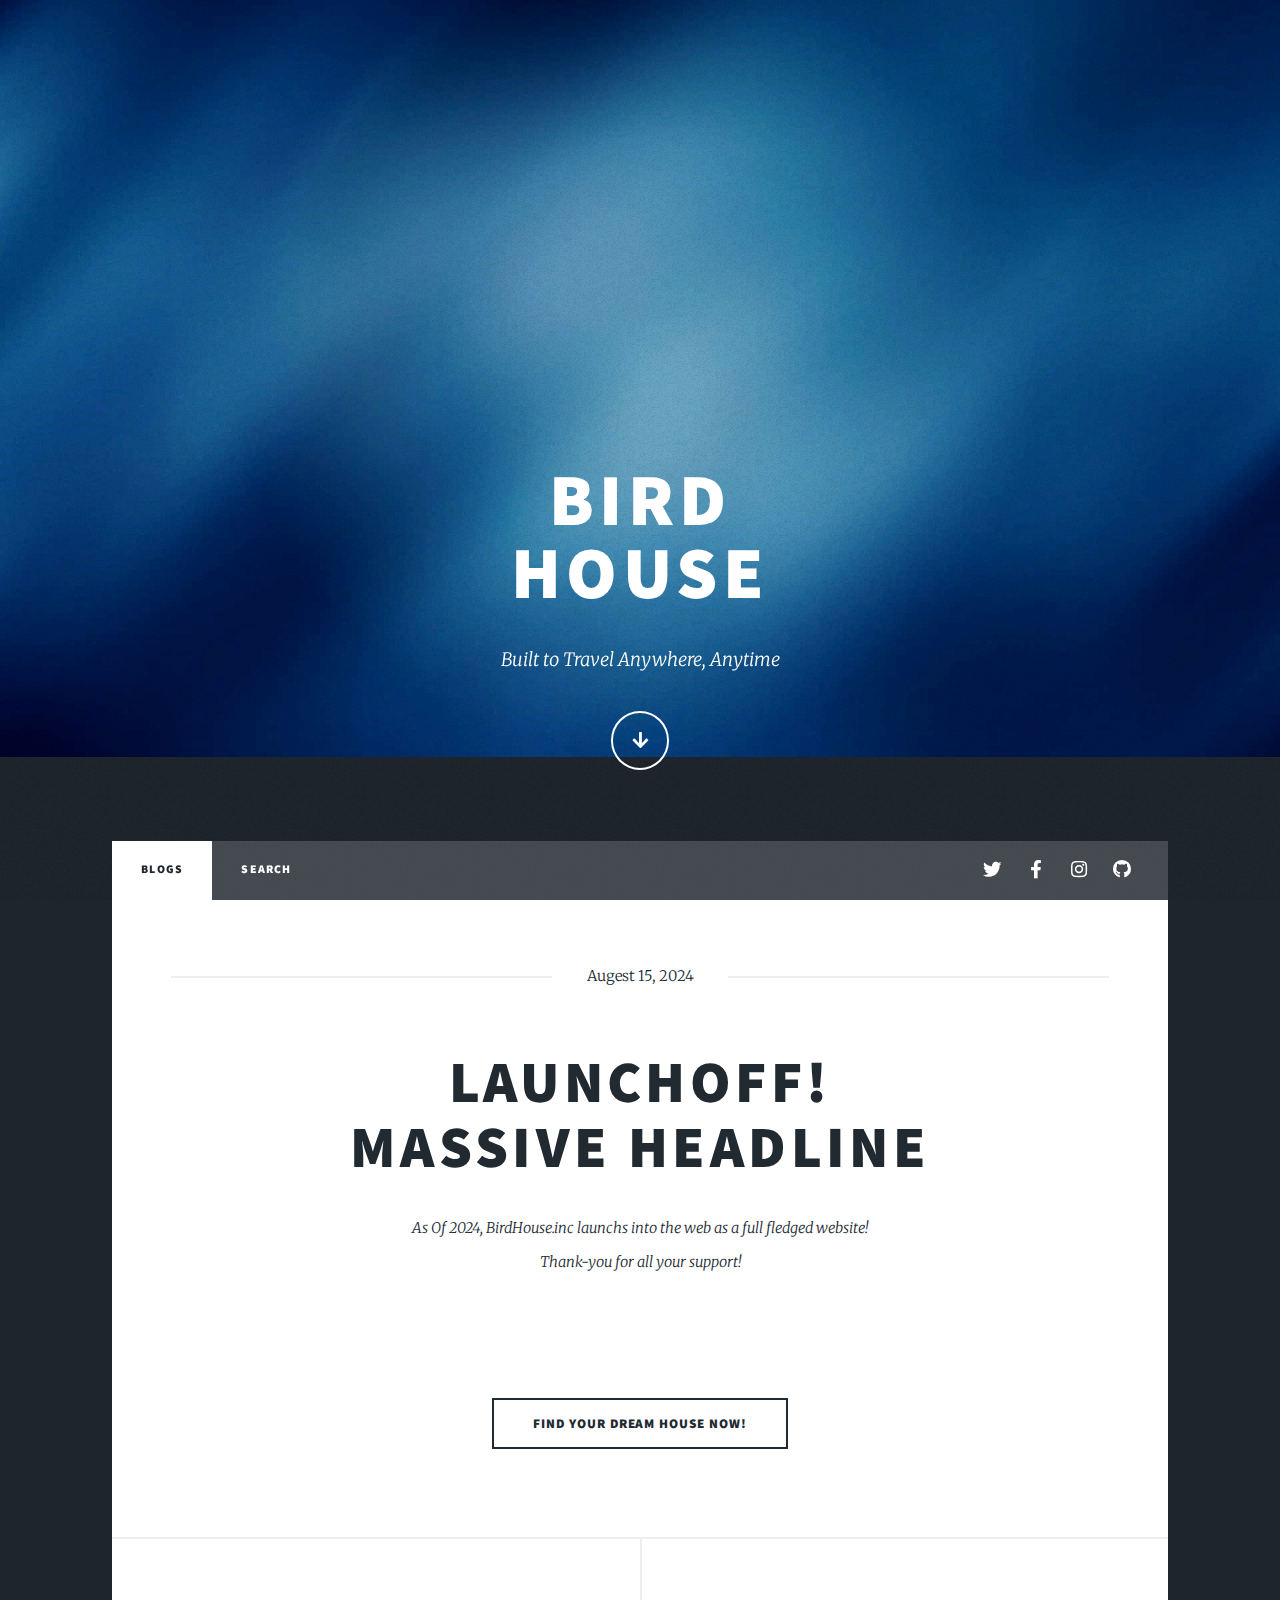
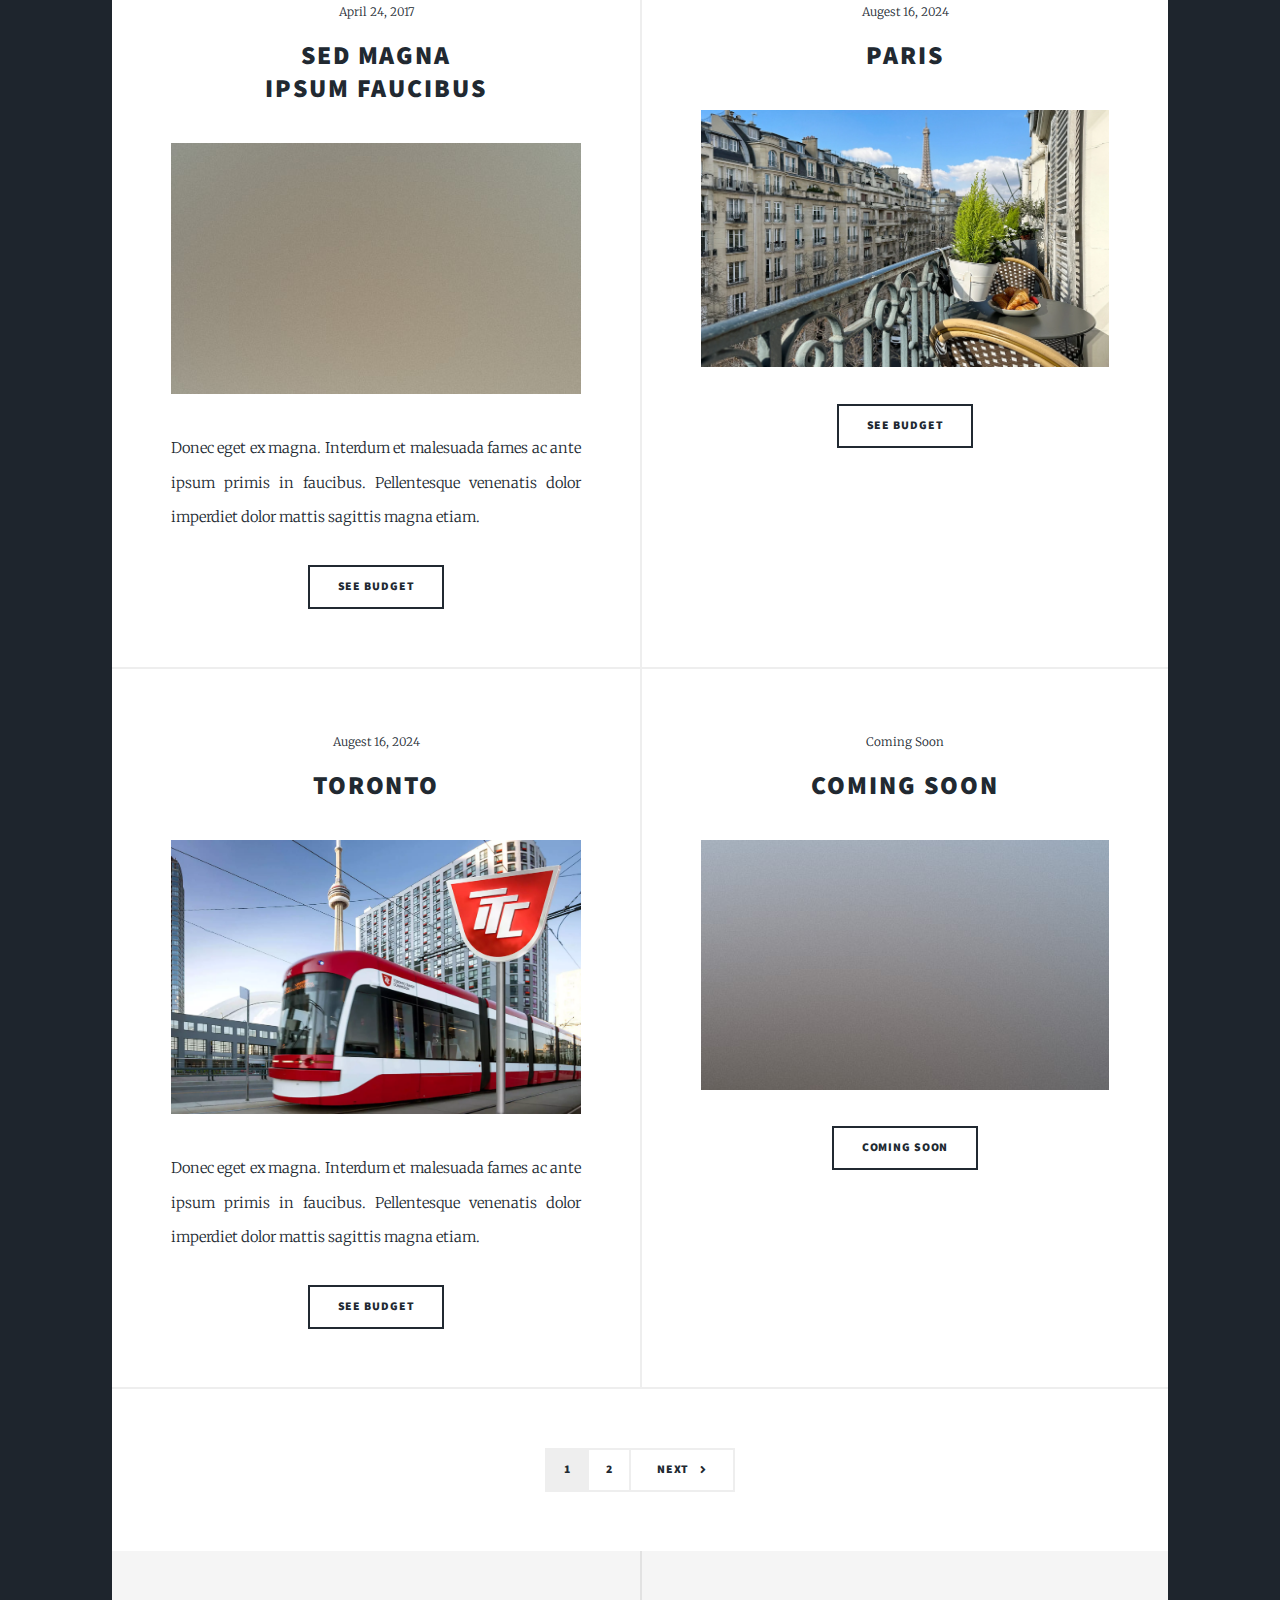
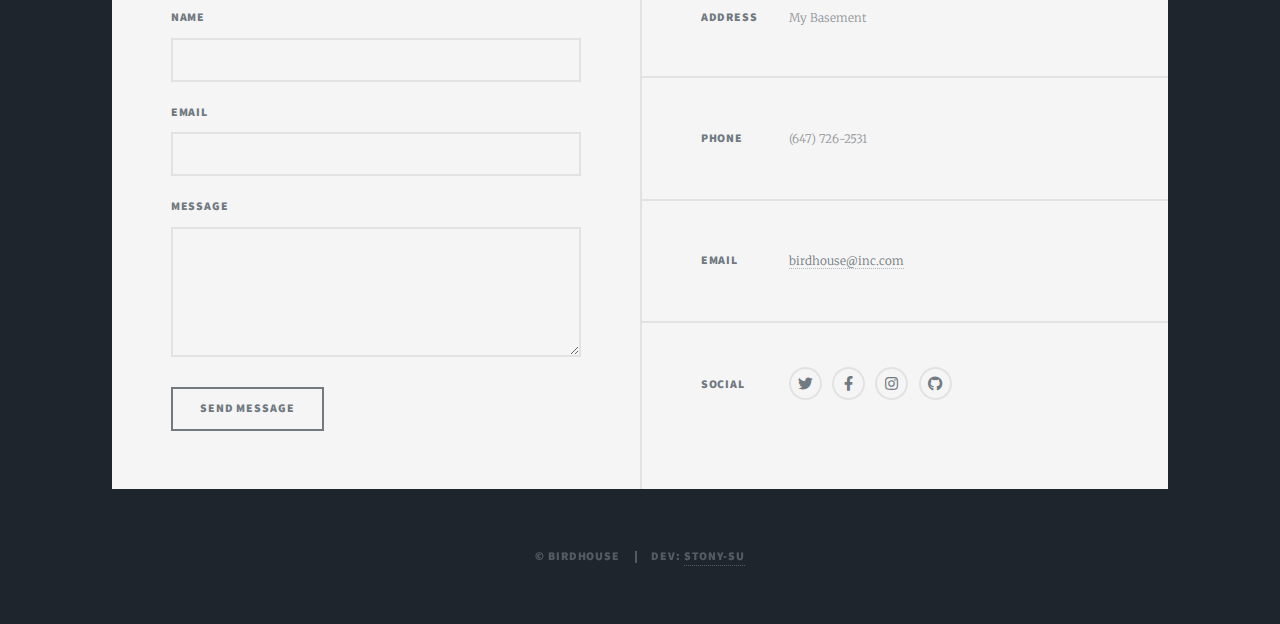
==== commit 3bf37c13: "Merge branch 'main' of https://github.com/stony-su/kainoshacks" ====
--- a/index.html
+++ b/index.html
@@ -59,33 +59,18 @@
 									<li><a href="elements.html" class="button large">Find Your Dream House Now!</a></li>
 								</ul>
 							</article>
-							<!-- Image -->
-							<div class="box alt">
-								<h2>Enabling You to Travel Anywhere, Anytime </a></h2>
-								<div class="row gtr-50 gtr-uniform">
-									<div class="col-4"><span class="image fit"><img src="images/pic02.jpg" alt="" /></span></div>
-									<div class="col-4"><span class="image fit"><img src="images/pic03.jpg" alt="" /></span></div>
-									<div class="col-4"><span class="image fit"><img src="images/pic04.jpg" alt="" /></span></div>
-									<!-- Break -->
-									<div class="col-4"><span class="image fit"><img src="images/pic04.jpg" alt="" /></span></div>
-									<div class="col-4"><span class="image fit"><img src="images/pic02.jpg" alt="" /></span></div>
-									<div class="col-4"><span class="image fit"><img src="images/pic03.jpg" alt="" /></span></div>
-									<!-- Break -->
-									<div class="col-4"><span class="image fit"><img src="images/pic03.jpg" alt="" /></span></div>
-									<div class="col-4"><span class="image fit"><img src="images/pic04.jpg" alt="" /></span></div>
-									<div class="col-4"><span class="image fit"><img src="images/pic02.jpg" alt="" /></span></div>
-								</div>
-							</div>
+				
 
 						<!-- Posts -->
 							<section class="posts">
 								<article>
 									<header>
-										<span class="date">Augest 16, 2024</span>
-										<h2><a href="New York.html">New York</a></h2>
+										<span class="date">April 24, 2017</span>
+										<h2><a href="#">Sed magna<br />
+										ipsum faucibus</a></h2>
 									</header>
-									<a href="New York.html" class="image fit"><img src="newyork.jpg" alt="" /></a>
-									<p></p>
+									<a href="#" class="image fit"><img src="images/pic02.jpg" alt="" /></a>
+									<p>Donec eget ex magna. Interdum et malesuada fames ac ante ipsum primis in faucibus. Pellentesque venenatis dolor imperdiet dolor mattis sagittis magna etiam.</p>
 									<ul class="actions special">
 										<li><a href="New York.html" class="button">See Budget</a></li>
 									</ul>
@@ -108,6 +93,7 @@
 										<h2><a href="Toronto.html">Toronto</a></h2>
 									</header>
 									<a href="Toronto.html" class="image fit"><img src="ttc.png" alt="" /></a>
+									<p>Donec eget ex magna. Interdum et malesuada fames ac ante ipsum primis in faucibus. Pellentesque venenatis dolor imperdiet dolor mattis sagittis magna etiam.</p>
 									<ul class="actions special">
 										<li><a href="Toronto.html" class="button">See Budget</a></li>
 									</ul>
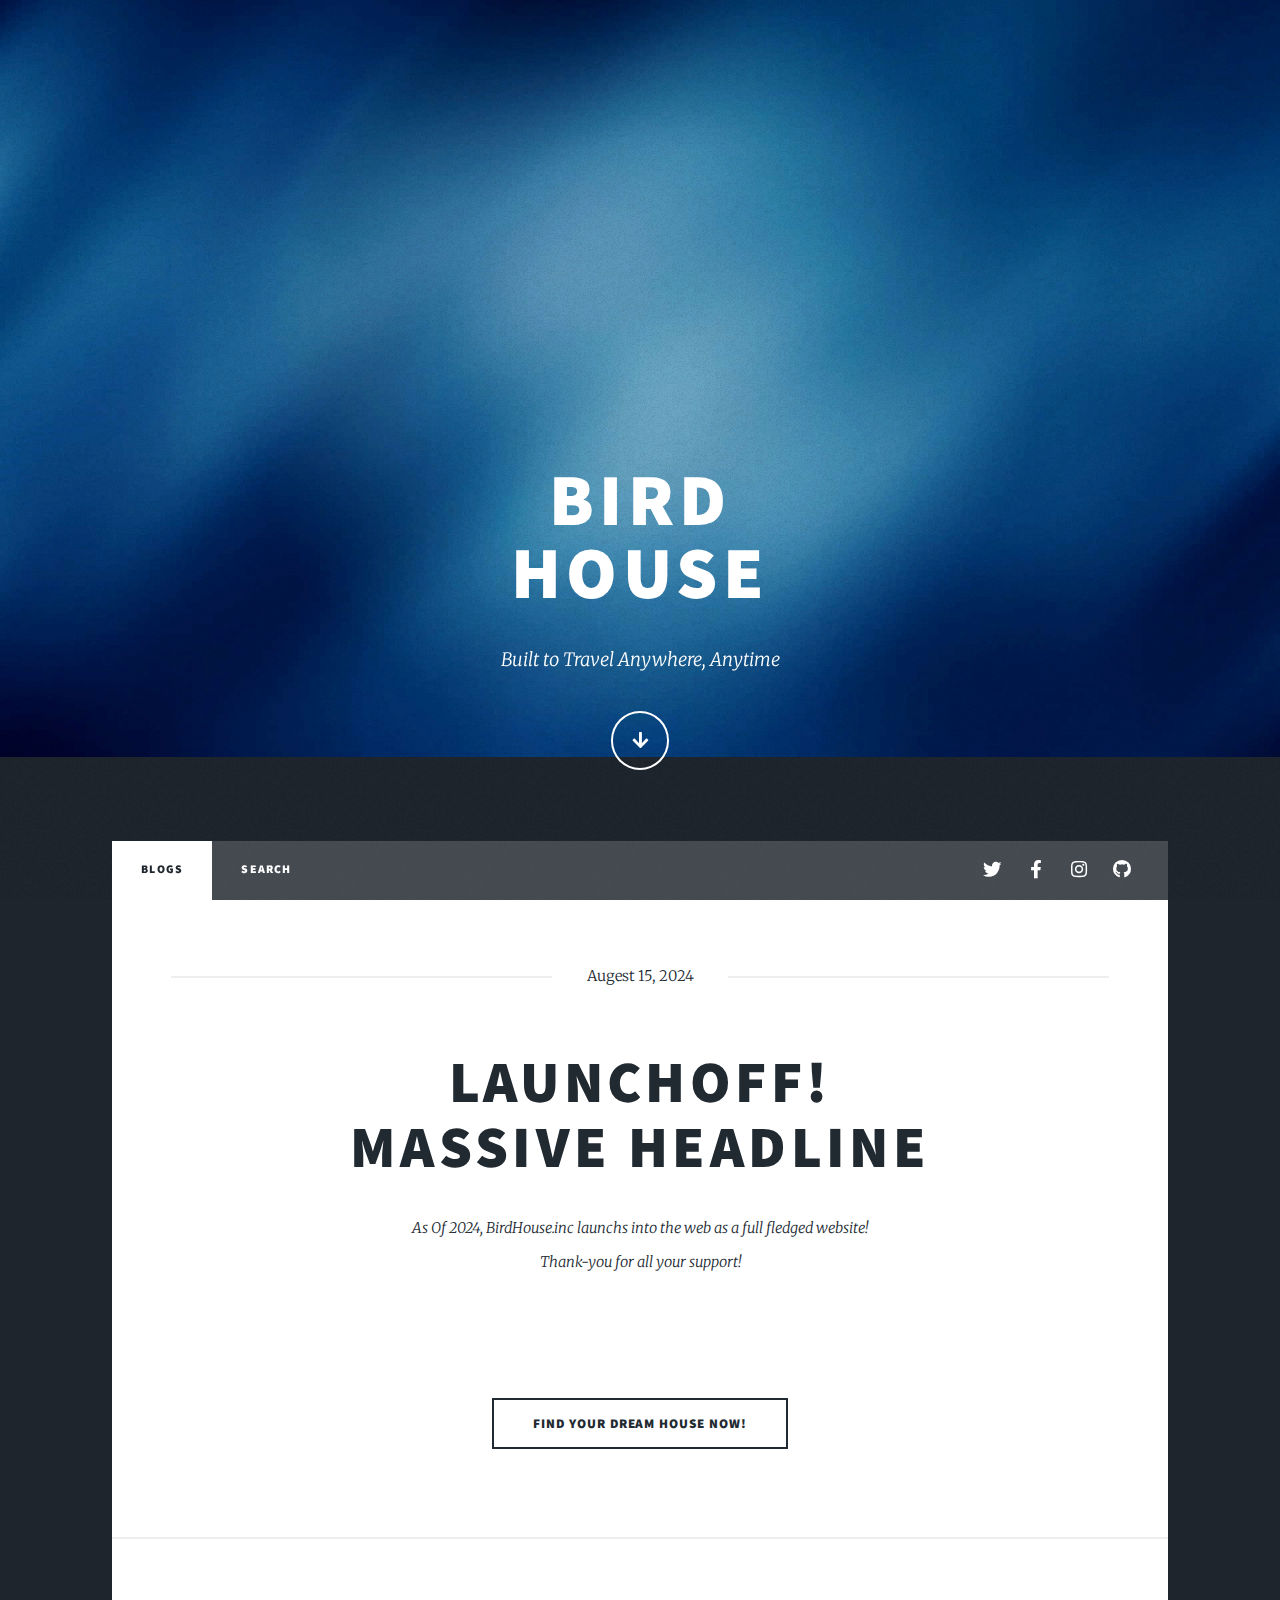
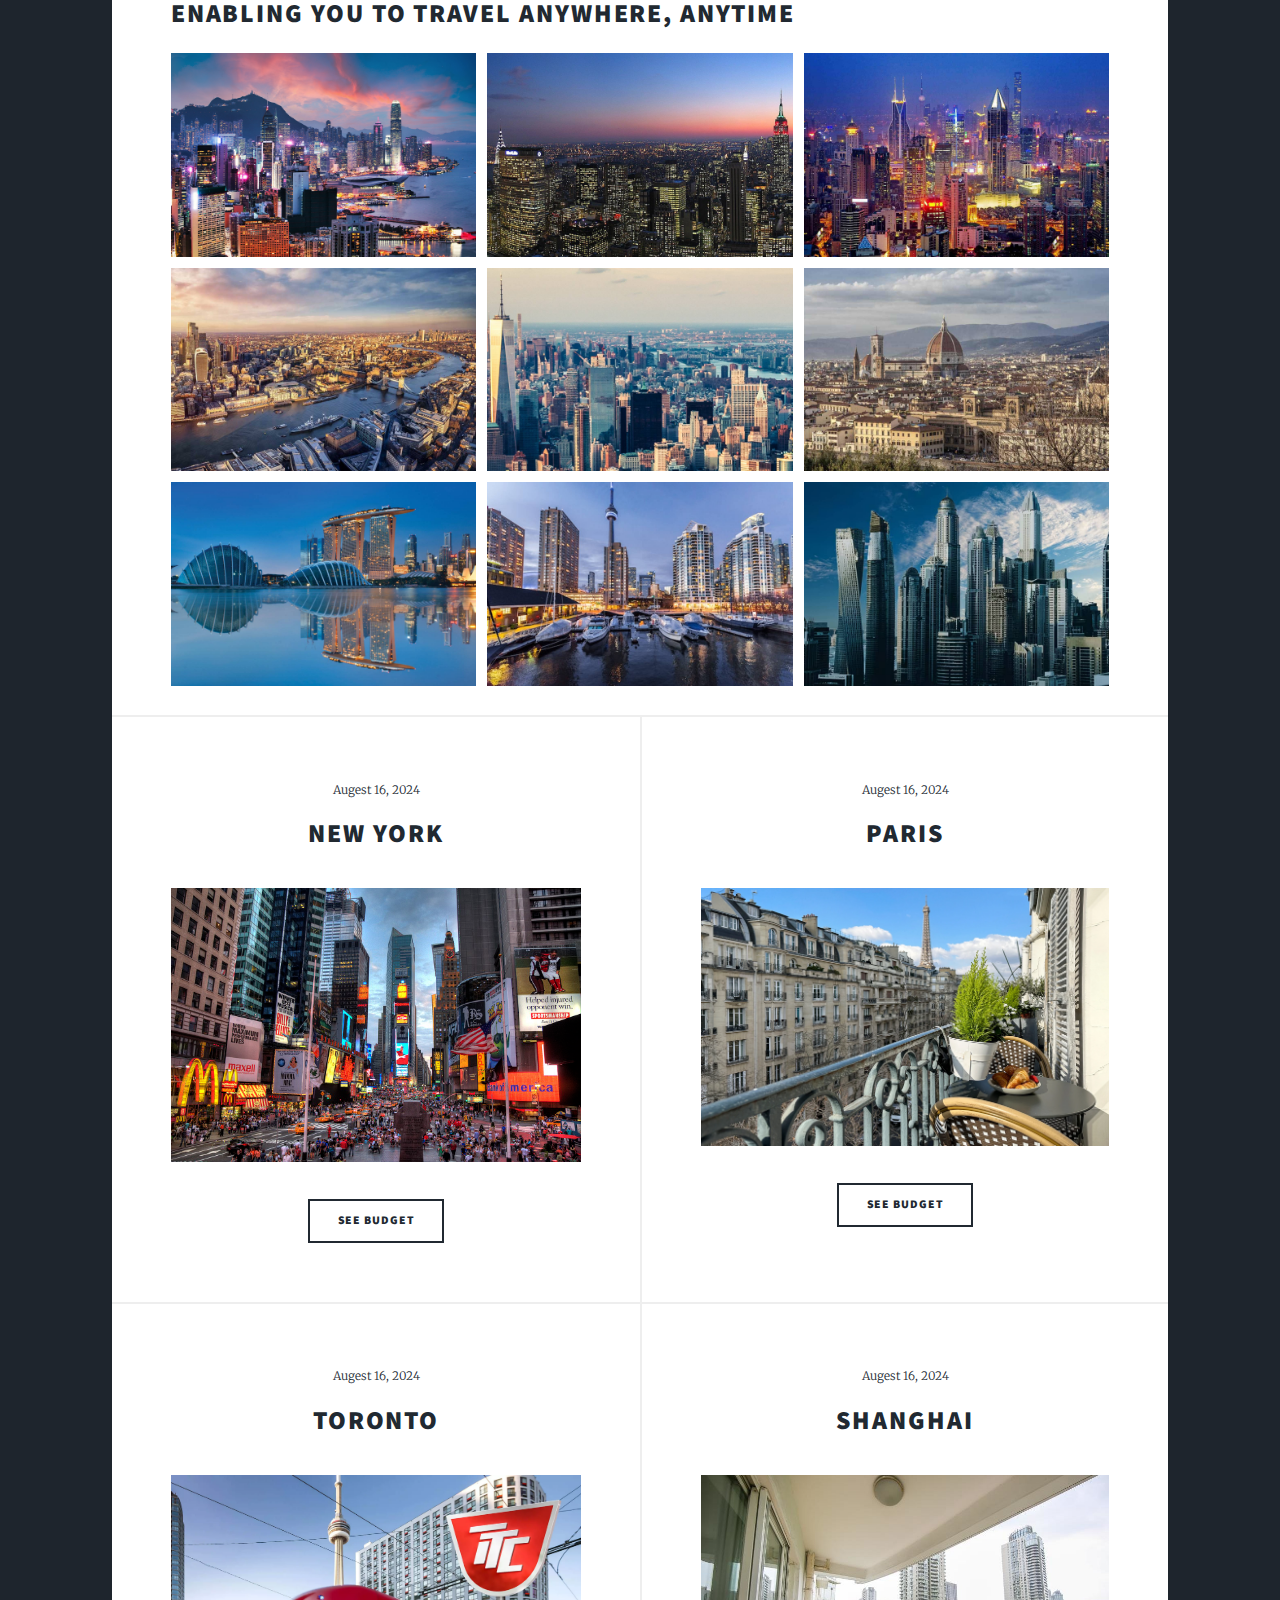
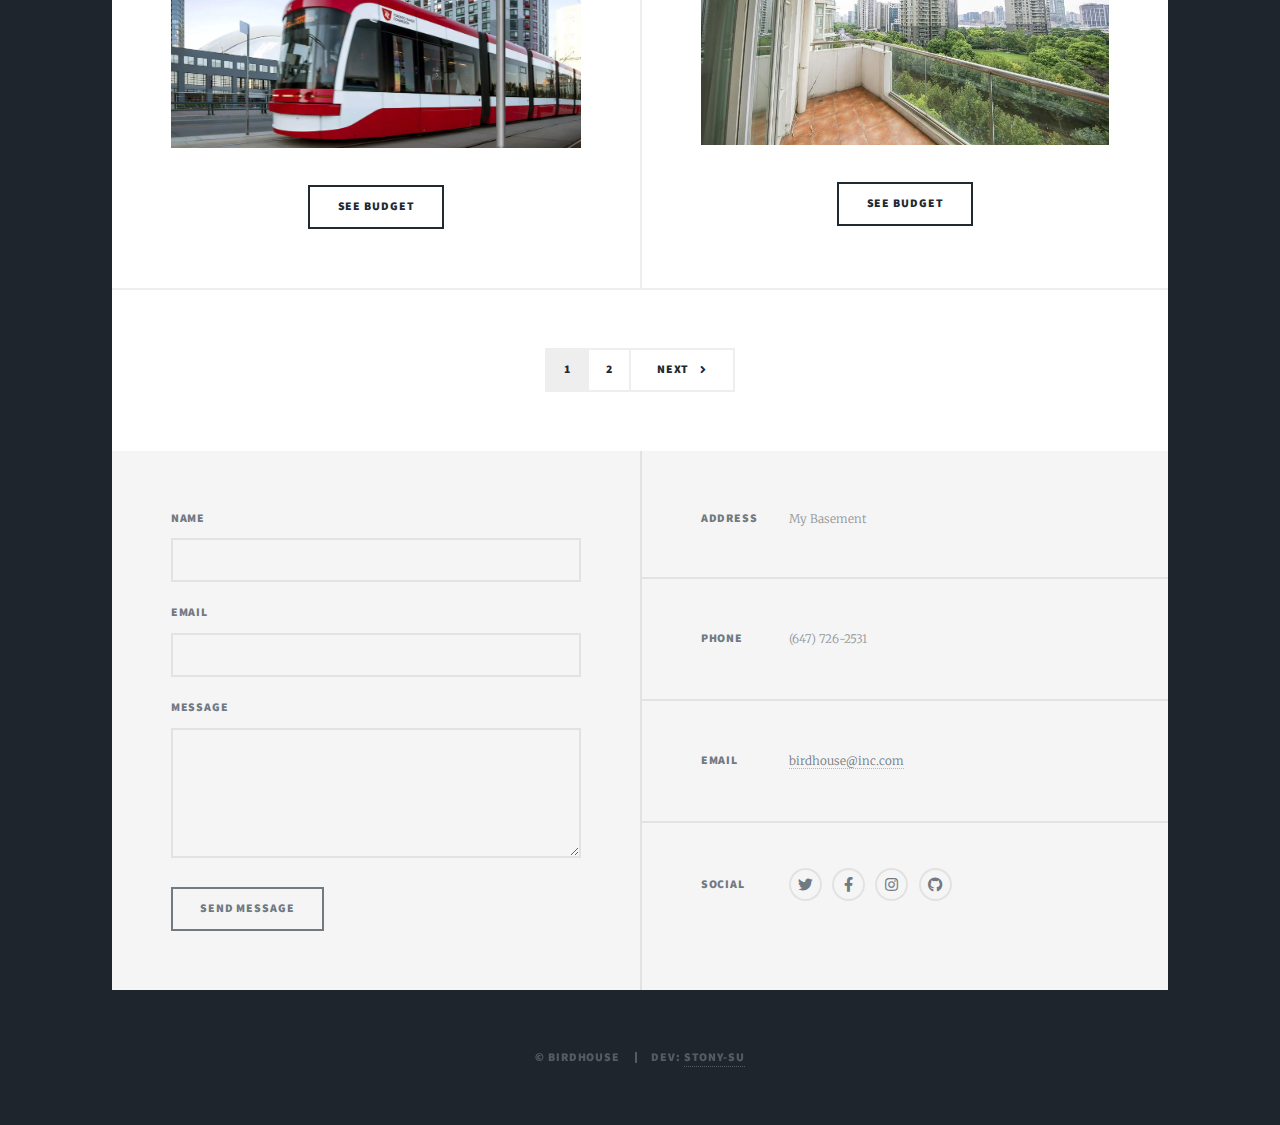
==== commit 91d7a31a: "update for everything" ====
--- a/index.html
+++ b/index.html
@@ -7,6 +7,14 @@
 		<link rel="stylesheet" href="assets/css/main.css" />
 		<noscript><link rel="stylesheet" href="assets/css/noscript.css" /></noscript>
 	</head>
+	<style>
+        .object.fit {
+            display: block;
+            width: 100%;
+            height: 200px; 
+            object-fit: cover; 
+        }
+    </style>
 	<body class="is-preload">
 
 		<!-- Wrapper -->
@@ -59,18 +67,33 @@
 									<li><a href="elements.html" class="button large">Find Your Dream House Now!</a></li>
 								</ul>
 							</article>
-				
+							<!-- Image -->
+							<div class="box alt">
+								<h2>Enabling You to Travel Anywhere, Anytime </a></h2>
+								<div class="row gtr-50 gtr-uniform">
+									<div class="col-4"><span class="image fit"><img src="images/pic1.jpg" alt="" /></span></div>
+									<div class="col-4"><span class="image fit"><img src="images/pic2.jpg" alt="" /></span></div>
+									<div class="col-4"><span class="image fit"><img src="images/pic3.jpg" alt="" /></span></div>
+									<!-- Break -->
+									<div class="col-4"><span class="image fit"><img src="images/pic4.jpg" alt="" /></span></div>
+									<div class="col-4"><span class="image fit"><img src="images/pic5.jpeg" alt="" /></span></div>
+									<div class="col-4"><span class="image fit"><img src="images/pic6.jpg" alt="" /></span></div>
+									<!-- Break -->
+									<div class="col-4"><span class="image fit"><img src="images/pic7.jpg" alt="" /></span></div>
+									<div class="col-4"><span class="image fit"><img src="images/pic8.jpg" alt="" /></span></div>
+									<div class="col-4"><span class="image fit"><img src="images/pic9.avif" alt="" /></span></div>
+								</div>
+							</div>
 
 						<!-- Posts -->
 							<section class="posts">
 								<article>
 									<header>
-										<span class="date">April 24, 2017</span>
-										<h2><a href="#">Sed magna<br />
-										ipsum faucibus</a></h2>
-									</header>
-									<a href="#" class="image fit"><img src="images/pic02.jpg" alt="" /></a>
-									<p>Donec eget ex magna. Interdum et malesuada fames ac ante ipsum primis in faucibus. Pellentesque venenatis dolor imperdiet dolor mattis sagittis magna etiam.</p>
+										<span class="date">Augest 16, 2024</span>
+										<h2><a href="New York.html">New York</a></h2>
+									</header>
+									<a href="New York.html" class="image fit"><img src="newyork.jpg" alt="" /></a>
+									<p></p>
 									<ul class="actions special">
 										<li><a href="New York.html" class="button">See Budget</a></li>
 									</ul>
@@ -93,19 +116,18 @@
 										<h2><a href="Toronto.html">Toronto</a></h2>
 									</header>
 									<a href="Toronto.html" class="image fit"><img src="ttc.png" alt="" /></a>
-									<p>Donec eget ex magna. Interdum et malesuada fames ac ante ipsum primis in faucibus. Pellentesque venenatis dolor imperdiet dolor mattis sagittis magna etiam.</p>
 									<ul class="actions special">
 										<li><a href="Toronto.html" class="button">See Budget</a></li>
 									</ul>
 								</article>
 								<article>
 									<header>
-										<span class="date">Coming Soon</span>
-										<h2><a>Coming Soon</a></h2>
-									</header>
-									<a class="image fit"><img src="images/pic05.jpg" alt="Coming Soon" /></a>
-									<ul class="actions special">
-										<li><a  class="button">Coming Soon</a></li>
+										<span class="date">Augest 16, 2024</span>
+										<h2><a href="shanghai.html">Shanghai</a></h2>
+									</header>
+									<a href="shanghai.html" class="image fit"><img src="images/shanghai_apartment.jpg" alt="" /></a>
+									<ul class="actions special">
+										<li><a href="shanghai.html" class="button">See Budget</a></li>
 									</ul>
 								</article>
 							</section>
--- a/assets/css/main.css
+++ b/assets/css/main.css
@@ -2622,6 +2622,7 @@
 			display: block;
 			margin: 2.5rem 0;
 			width: 100%;
+			height: auto;
 		}
 
 			.image.fit:first-child {
